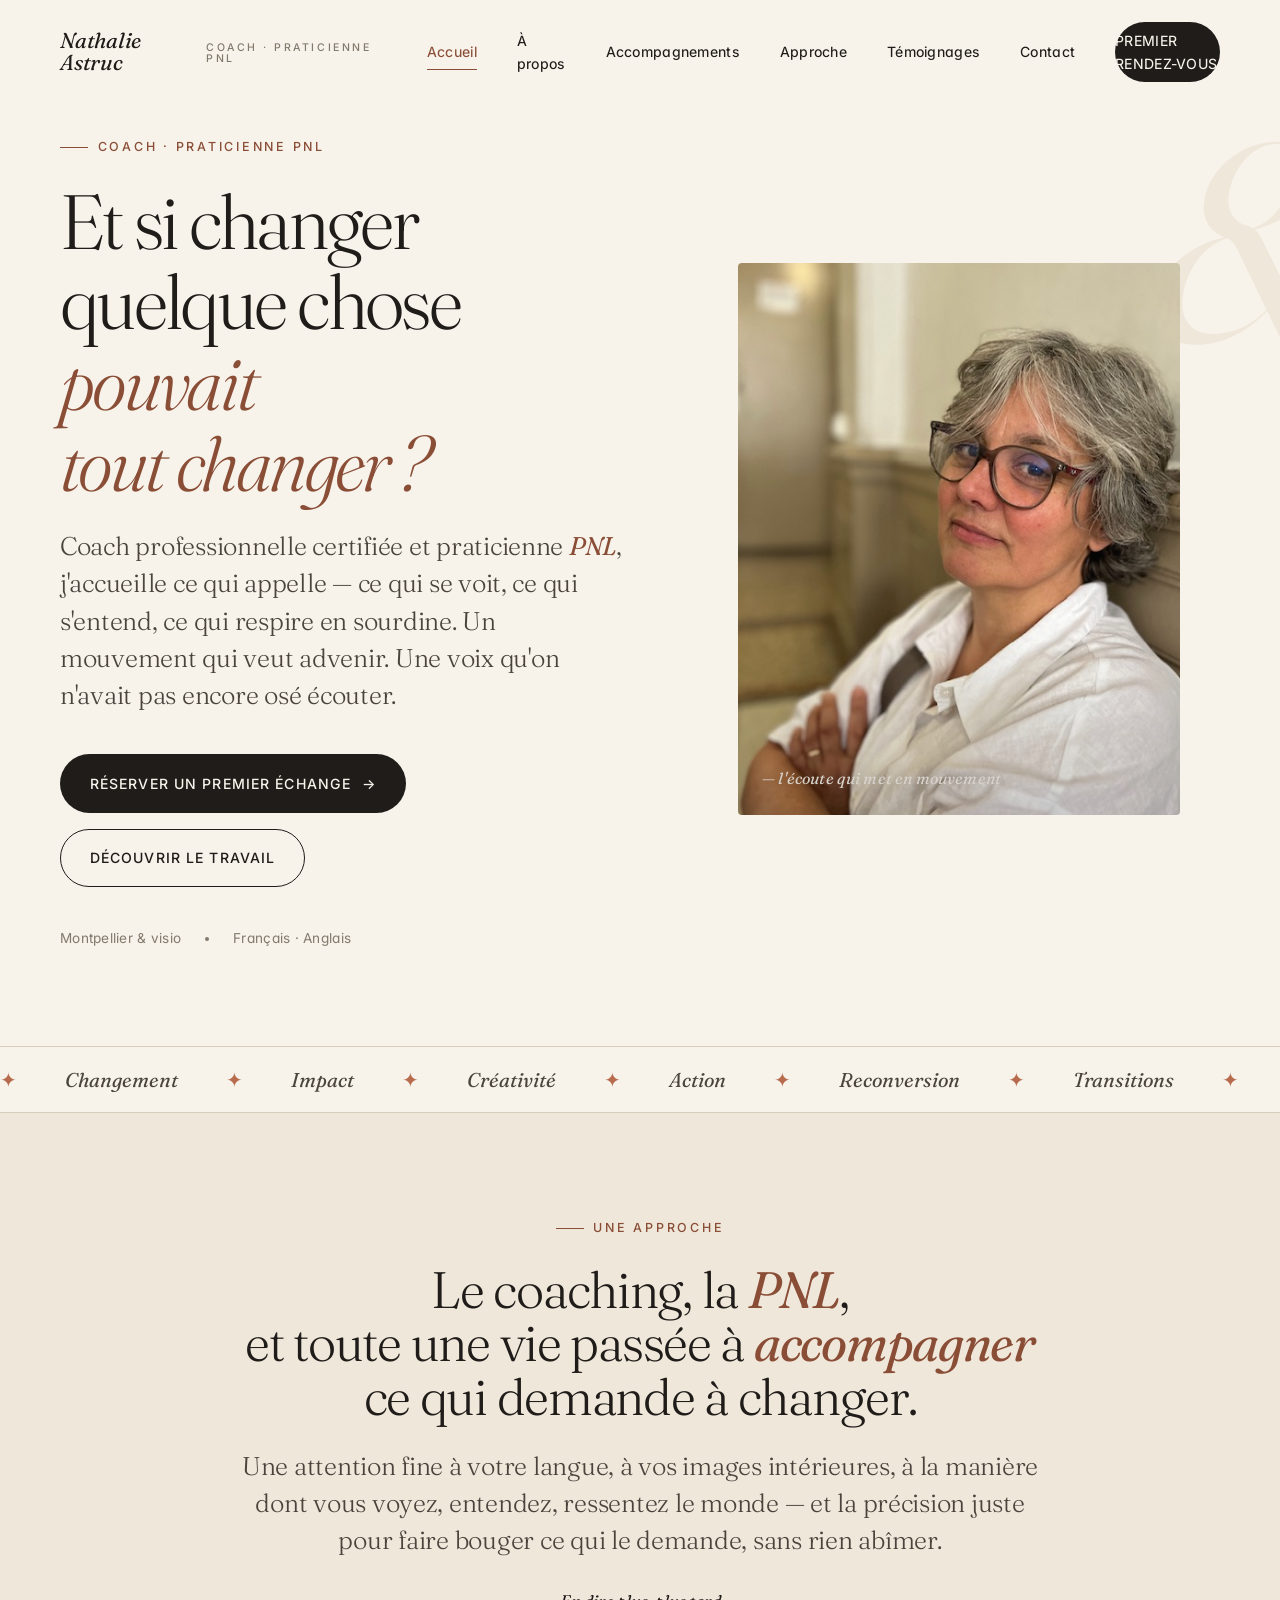
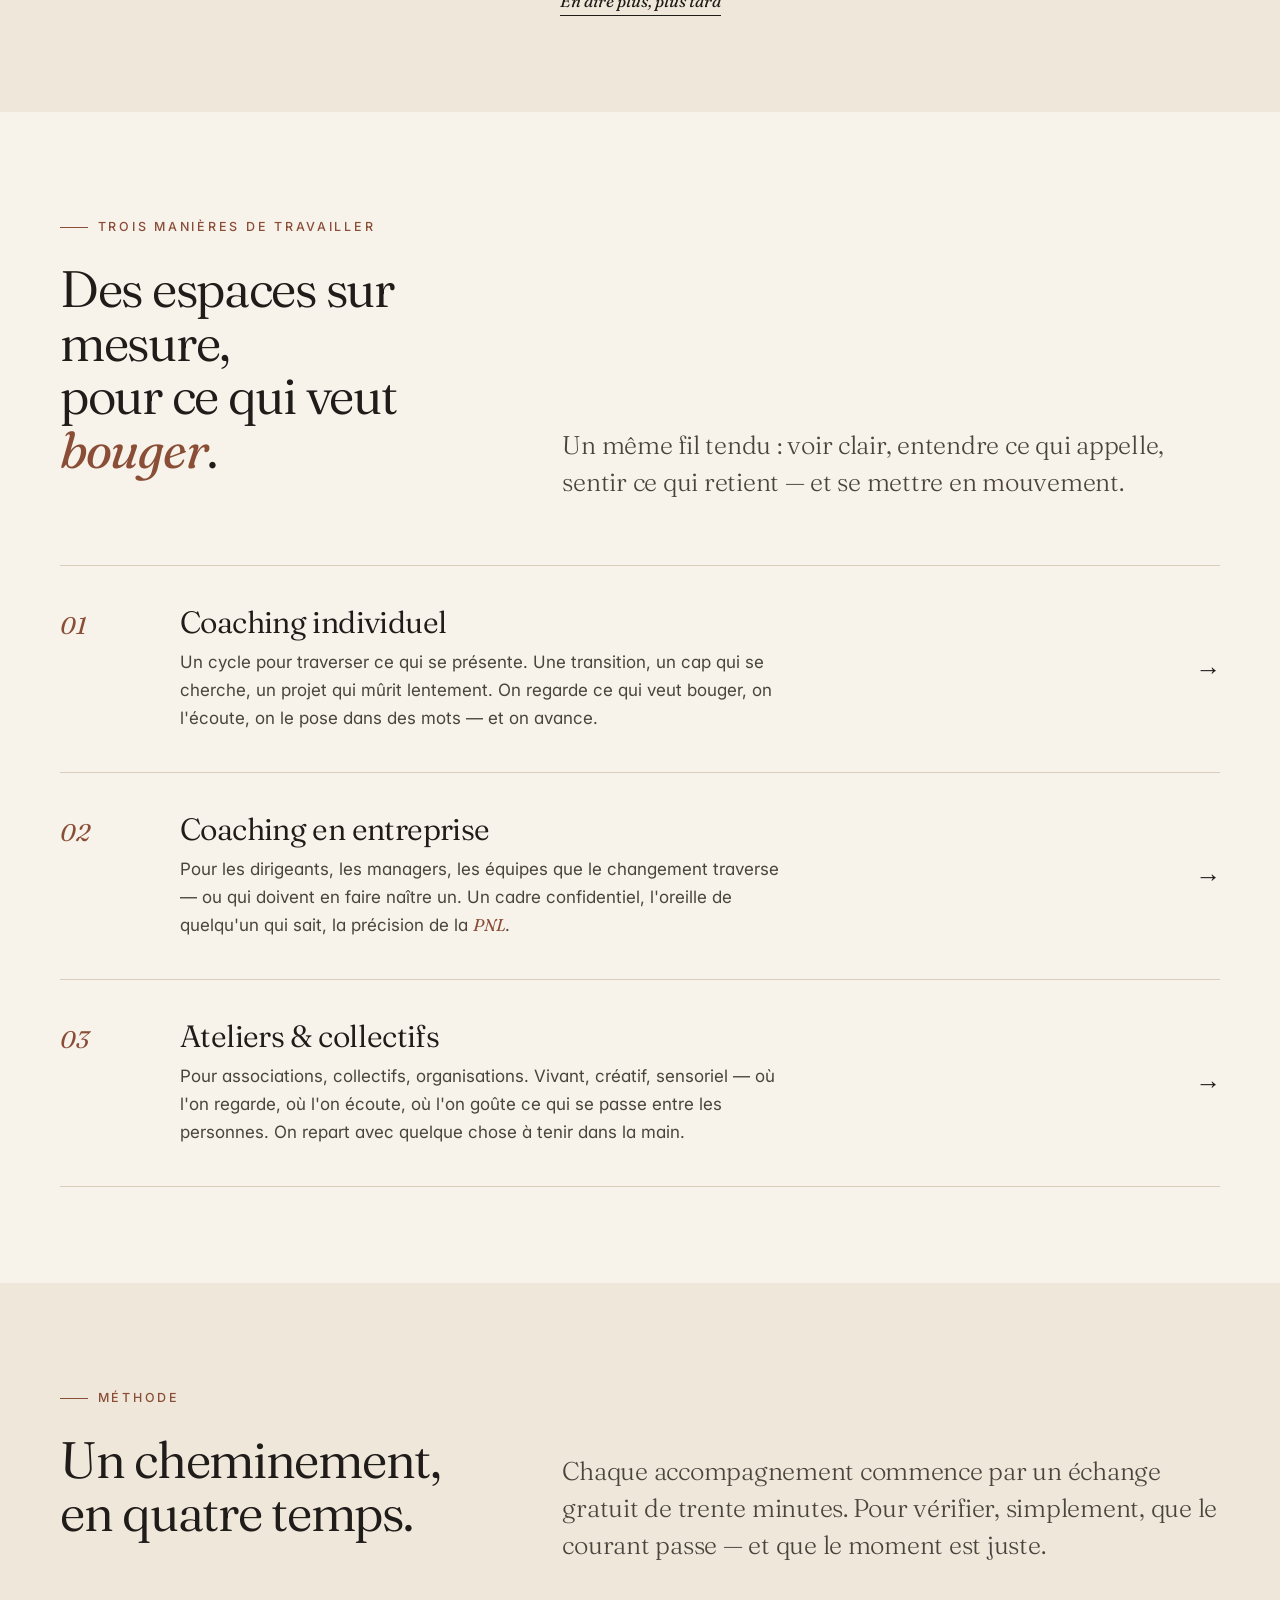
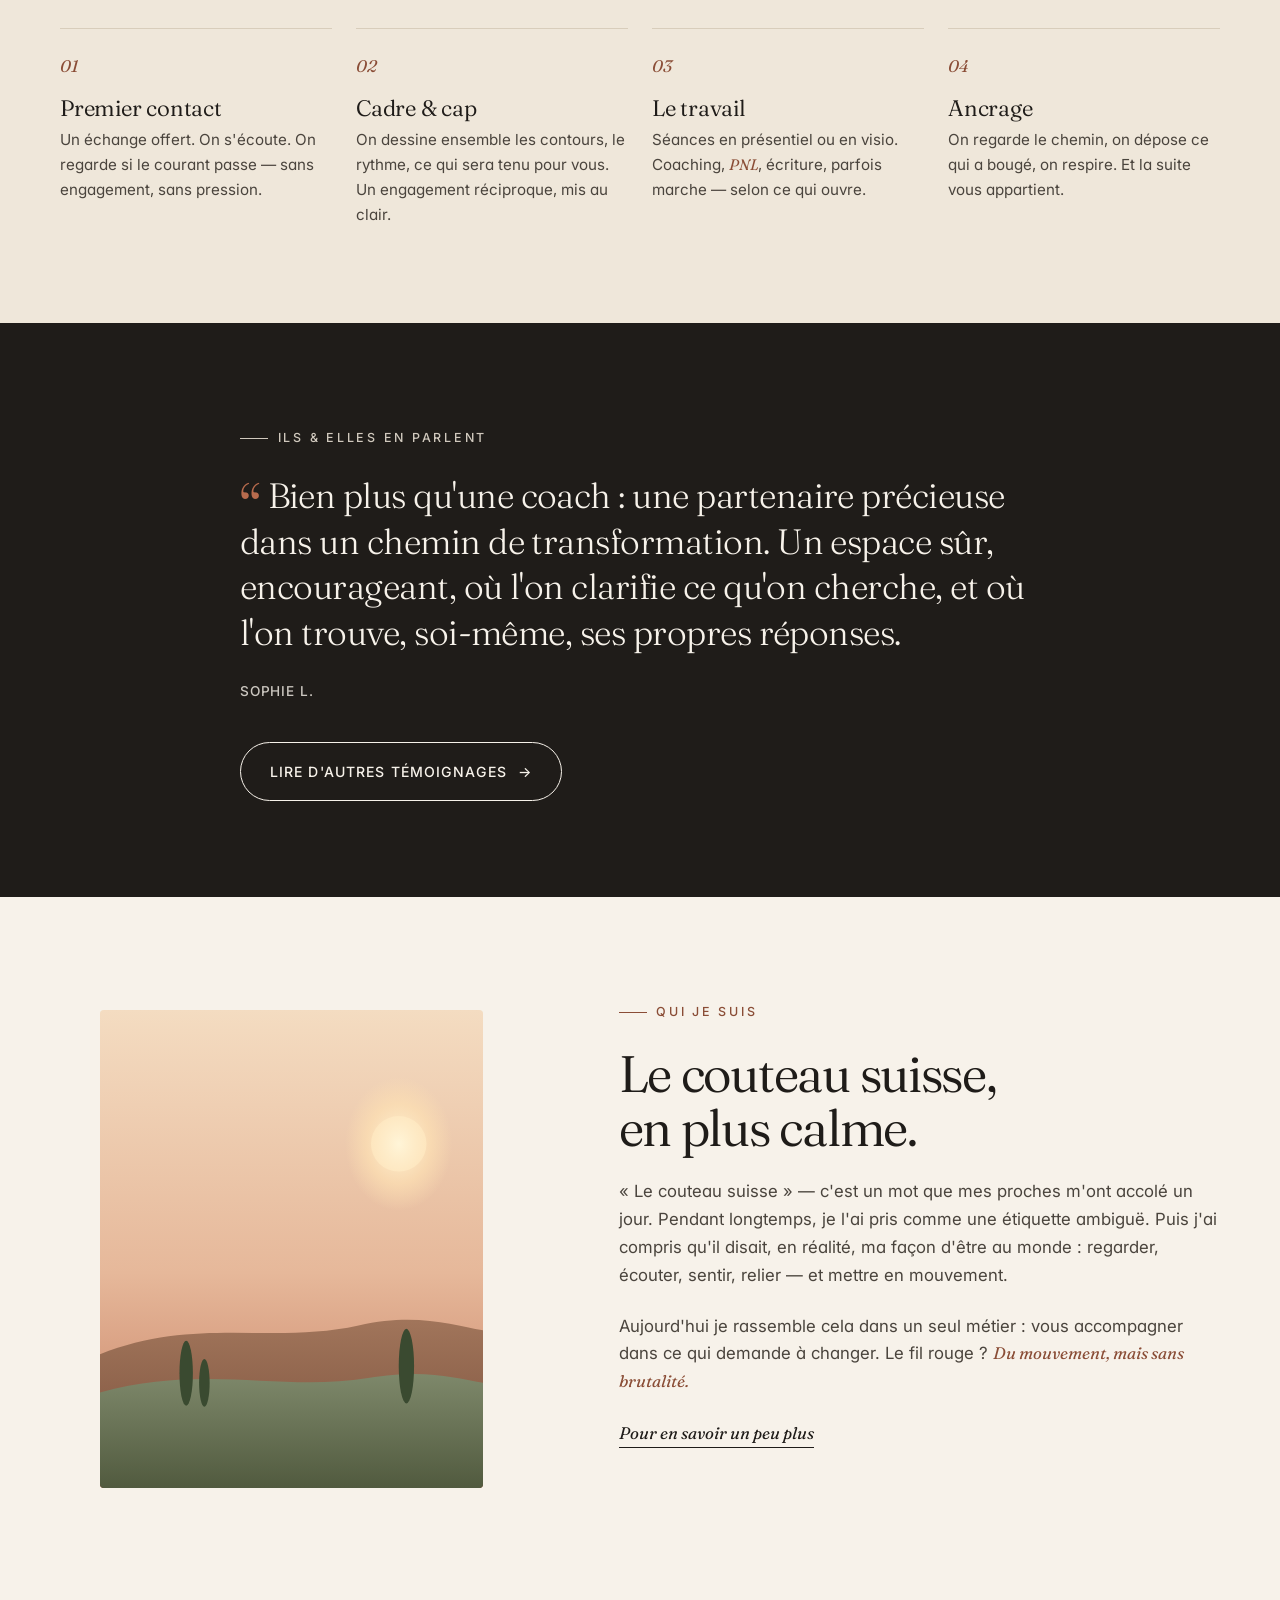
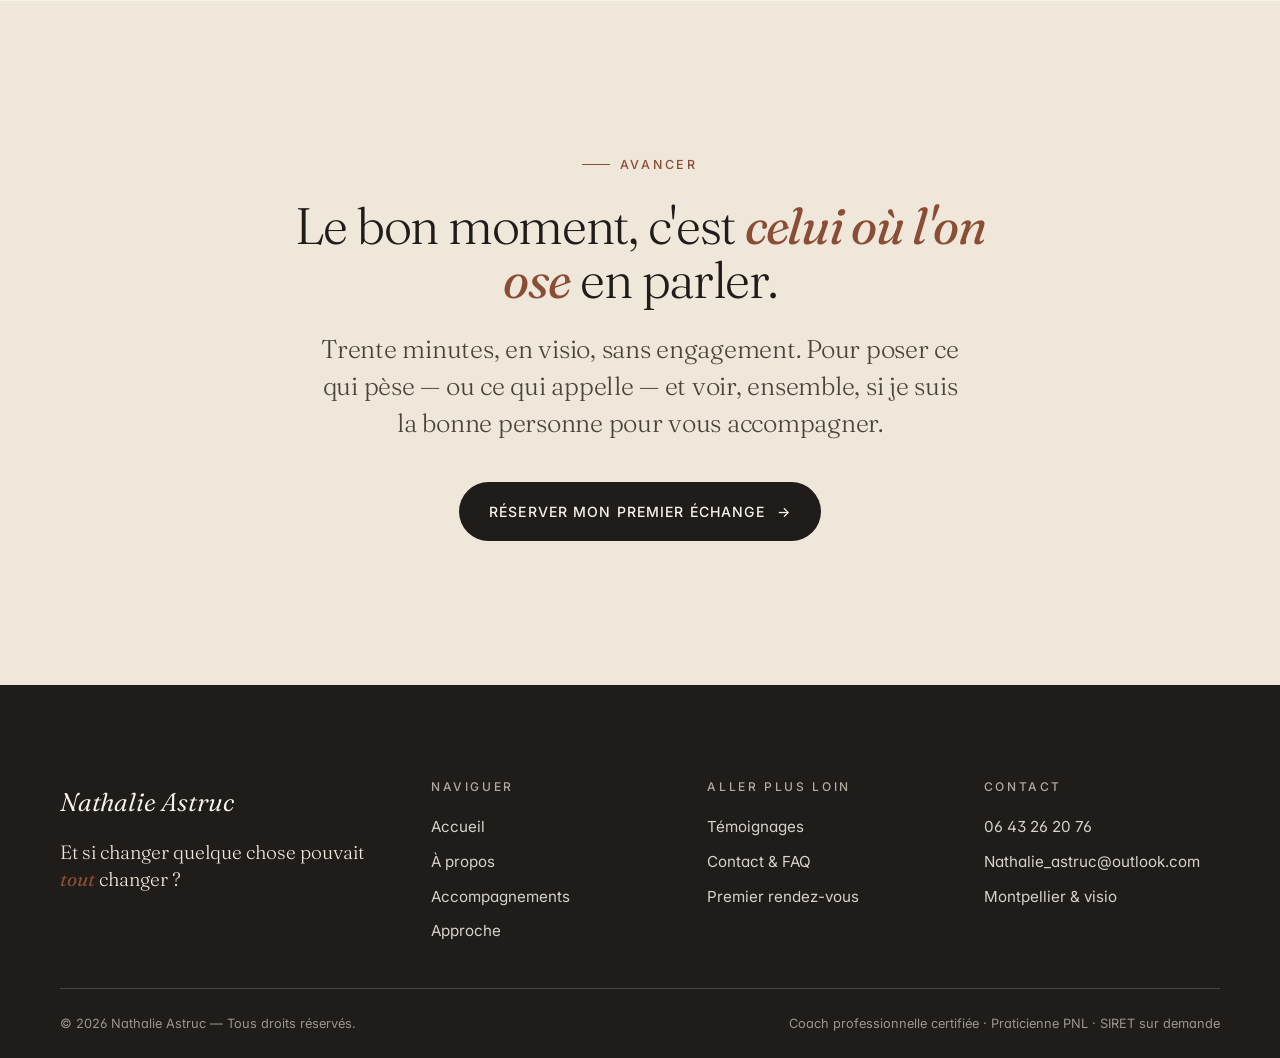
==== index.html @ 204b8f8d "Replace portrait SVG with portrait.jpeg Swap the illustrated SVG portrait for the real photo in the " ====
<!doctype html>
<html lang="fr">
<head>
<meta charset="utf-8"/>
<meta name="viewport" content="width=device-width, initial-scale=1"/>
<title>Nathalie Astruc — Coach professionnelle certifiée & praticienne PNL · Montpellier</title>
<meta name="description" content="Accompagnement du changement, coaching individuel et en entreprise, ateliers QVT-RSE. Avec Nathalie Astruc, coach professionnelle certifiée et praticienne PNL à Montpellier et en visio."/>
<meta name="theme-color" content="#f7f2ea"/>
<link rel="icon" href="assets/favicon.svg" type="image/svg+xml"/>
<link rel="preconnect" href="https://fonts.googleapis.com"/>
<link rel="preconnect" href="https://fonts.gstatic.com" crossorigin/>
<link href="https://fonts.googleapis.com/css2?family=Fraunces:ital,opsz,wght@0,9..144,300;0,9..144,350;0,9..144,400;0,9..144,500;1,9..144,300;1,9..144,400&family=Inter:wght@400;450;500&display=swap" rel="stylesheet"/>
<link rel="stylesheet" href="styles/main.css"/>
<meta property="og:title" content="Nathalie Astruc — Coach professionnelle certifiée & praticienne PNL"/>
<meta property="og:description" content="Et si changer quelque chose pouvait tout changer ? Accompagnement du changement à Montpellier et en visio."/>
<meta property="og:type" content="website"/>
<meta property="og:locale" content="fr_FR"/>
</head>
<body>

<header class="site-header" id="siteHeader">
  <div class="container nav-inner">
    <a class="brand" href="index.html" aria-label="Nathalie Astruc — accueil">
      <span class="b-name">Nathalie Astruc</span>
      <span class="b-role">Coach &middot; Praticienne PNL</span>
    </a>
    <button class="nav-toggle" aria-expanded="false" aria-controls="primaryNav" aria-label="Ouvrir le menu">
      <span></span><span></span><span></span>
    </button>
    <nav class="nav" id="primaryNav" aria-label="Principale">
      <a href="index.html" aria-current="page">Accueil</a>
      <a href="a-propos.html">À propos</a>
      <a href="services.html">Accompagnements</a>
      <a href="approche.html">Approche</a>
      <a href="temoignages.html">Témoignages</a>
      <a href="contact.html">Contact</a>
      <a class="nav-cta" href="https://calendly.com/nathalie_astruc" target="_blank" rel="noopener">Premier rendez-vous</a>
    </nav>
  </div>
</header>

<main>

  <!-- HERO -->
  <section class="hero">
    <span class="mark tr" aria-hidden="true">&amp;</span>
    <div class="container">
      <div class="hero-grid">
        <div class="hero-text reveal">
          <span class="eyebrow">Coach &middot; Praticienne PNL</span>
          <h1>Et si changer<br/>quelque chose<br/><span class="accent">pouvait tout&nbsp;changer&nbsp;?</span></h1>
          <p class="lede">Coach professionnelle certifiée et praticienne <em>PNL</em>, j'accueille ce qui appelle&nbsp;— ce qui se voit, ce qui s'entend, ce qui respire en sourdine. Un mouvement qui veut advenir. Une voix qu'on n'avait pas encore osé écouter.</p>

          <div class="hero-cta">
            <a class="btn btn-primary" href="https://calendly.com/nathalie_astruc" target="_blank" rel="noopener">
              Réserver un premier échange <span class="arrow">→</span>
            </a>
            <a class="btn btn-ghost" href="services.html">Découvrir le travail</a>
          </div>

          <div class="hero-meta">
            <span>Montpellier &amp; visio</span>
            <span class="dot" aria-hidden="true"></span>
            <span>Français &middot; Anglais</span>
          </div>
        </div>

        <figure class="hero-portrait reveal">
          <img src="assets/portrait.jpeg" alt="Portrait éditorial de Nathalie Astruc"/>
          <figcaption class="hero-tag">— l'écoute qui met en mouvement</figcaption>
        </figure>
      </div>
    </div>
  </section>

  <!-- MARQUEE -->
  <div class="marquee" aria-hidden="true">
    <div class="marquee-track">
      <span>Changement</span><span>Impact</span><span>Créativité</span><span>Action</span>
      <span>Reconversion</span><span>Transitions</span><span>QVT &middot; RSE</span><span>Leadership</span>
      <span>Changement</span><span>Impact</span><span>Créativité</span><span>Action</span>
      <span>Reconversion</span><span>Transitions</span><span>QVT &middot; RSE</span><span>Leadership</span>
    </div>
  </div>

  <!-- INTRO -->
  <section class="alt">
    <div class="container container-narrow center reveal">
      <span class="eyebrow" style="justify-content:center">Une approche</span>
      <h2 style="font-weight:300">Le coaching, la <em>PNL</em>,<br/>et toute une vie passée à <em>accompagner</em><br/>ce qui demande à changer.</h2>
      <p class="lede">Une attention fine à votre langue, à vos images intérieures, à la manière dont vous voyez, entendez, ressentez le monde&nbsp;— et la précision juste pour faire bouger ce qui le demande, sans rien abîmer.</p>
      <a class="btn-link" href="a-propos.html">En dire plus, plus tard</a>
    </div>
  </section>

  <!-- SERVICES -->
  <section>
    <div class="container">
      <div class="section-head reveal">
        <div>
          <span class="eyebrow">Trois manières de travailler</span>
          <h2>Des espaces sur mesure,<br/>pour ce qui veut <em>bouger</em>.</h2>
        </div>
        <p class="lede">Un même fil tendu&nbsp;: voir clair, entendre ce qui appelle, sentir ce qui retient — et se mettre en mouvement.</p>
      </div>

      <div class="reveal">
        <a href="services.html#individuel" class="service-card">
          <span class="service-num">01</span>
          <div class="service-body">
            <h3>Coaching individuel</h3>
            <p>Un cycle pour traverser ce qui se présente. Une transition, un cap qui se cherche, un projet qui mûrit lentement. On regarde ce qui veut bouger, on l'écoute, on le pose dans des mots&nbsp;— et on avance.</p>
          </div>
          <span class="service-arrow">→</span>
        </a>

        <a href="services.html#entreprise" class="service-card">
          <span class="service-num">02</span>
          <div class="service-body">
            <h3>Coaching en entreprise</h3>
            <p>Pour les dirigeants, les managers, les équipes que le changement traverse — ou qui doivent en faire naître un. Un cadre confidentiel, l'oreille de quelqu'un qui sait, la précision de la <em>PNL</em>.</p>
          </div>
          <span class="service-arrow">→</span>
        </a>

        <a href="services.html#ateliers" class="service-card">
          <span class="service-num">03</span>
          <div class="service-body">
            <h3>Ateliers &amp; collectifs</h3>
            <p>Pour associations, collectifs, organisations. Vivant, créatif, sensoriel — où l'on regarde, où l'on écoute, où l'on goûte ce qui se passe entre les personnes. On repart avec quelque chose à tenir dans la main.</p>
          </div>
          <span class="service-arrow">→</span>
        </a>
      </div>
    </div>
  </section>

  <!-- PROCESS -->
  <section class="alt">
    <div class="container">
      <div class="section-head reveal">
        <div>
          <span class="eyebrow">Méthode</span>
          <h2>Un cheminement,<br/>en quatre temps.</h2>
        </div>
        <p class="lede">Chaque accompagnement commence par un échange gratuit de trente minutes. Pour vérifier, simplement, que le courant passe — et que le moment est juste.</p>
      </div>

      <div class="process reveal">
        <div class="process-step">
          <h4>Premier contact</h4>
          <p>Un échange offert. On s'écoute. On regarde si le courant passe — sans engagement, sans pression.</p>
        </div>
        <div class="process-step">
          <h4>Cadre &amp; cap</h4>
          <p>On dessine ensemble les contours, le rythme, ce qui sera tenu pour vous. Un engagement réciproque, mis au clair.</p>
        </div>
        <div class="process-step">
          <h4>Le travail</h4>
          <p>Séances en présentiel ou en visio. Coaching, <em>PNL</em>, écriture, parfois marche — selon ce qui ouvre.</p>
        </div>
        <div class="process-step">
          <h4>Ancrage</h4>
          <p>On regarde le chemin, on dépose ce qui a bougé, on respire. Et la suite vous appartient.</p>
        </div>
      </div>
    </div>
  </section>

  <!-- TESTIMONIAL FEATURED -->
  <section class="dark">
    <div class="container container-narrow reveal">
      <span class="eyebrow">Ils &amp; elles en parlent</span>
      <p class="testimonial-quote" style="color:#f7f2ea">Bien plus qu'une coach&nbsp;: une partenaire précieuse dans un chemin de transformation. Un espace sûr, encourageant, où l'on clarifie ce qu'on cherche, et où l'on trouve, soi-même, ses propres réponses.</p>
      <p class="testimonial-author"><strong style="color:#f7f2ea">Sophie&nbsp;L.</strong></p>
      <div style="margin-top:2.5rem">
        <a class="btn btn-ghost" href="temoignages.html">Lire d'autres témoignages <span class="arrow">→</span></a>
      </div>
    </div>
  </section>

  <!-- BIO TEASER -->
  <section>
    <div class="container">
      <div class="bio reveal">
        <figure class="bio-portrait">
          <img src="assets/scene.svg" alt="Paysage du sud — illustration éditoriale"/>
        </figure>
        <div class="bio-text">
          <span class="eyebrow">Qui je suis</span>
          <h2>Le couteau suisse,<br/>en plus calme.</h2>
          <p>«&nbsp;Le couteau suisse&nbsp;» — c'est un mot que mes proches m'ont accolé un jour. Pendant longtemps, je l'ai pris comme une étiquette ambiguë. Puis j'ai compris qu'il disait, en réalité, ma façon d'être au monde&nbsp;: regarder, écouter, sentir, relier&nbsp;— et mettre en mouvement.</p>
          <p>Aujourd'hui je rassemble cela dans un seul métier&nbsp;: vous accompagner dans ce qui demande à changer. Le fil rouge&nbsp;? <em>Du mouvement, mais sans brutalité.</em></p>
          <a class="btn-link" href="a-propos.html">Pour en savoir un peu plus</a>
        </div>
      </div>
    </div>
  </section>

  <!-- CTA -->
  <section class="cta-band alt">
    <div class="container container-narrow reveal">
      <span class="eyebrow" style="justify-content:center">Avancer</span>
      <h2>Le bon moment, c'est <em>celui où l'on ose</em> en parler.</h2>
      <p class="lede">Trente minutes, en visio, sans engagement. Pour poser ce qui pèse — ou ce qui appelle — et voir, ensemble, si je suis la bonne personne pour vous accompagner.</p>
      <a class="btn btn-primary" href="https://calendly.com/nathalie_astruc" target="_blank" rel="noopener">
        Réserver mon premier échange <span class="arrow">→</span>
      </a>
    </div>
  </section>

</main>

<footer class="site-footer">
  <div class="container">
    <div class="footer-top">
      <div>
        <p class="footer-brand">Nathalie Astruc</p>
        <p class="footer-tagline">Et si changer quelque chose pouvait <em>tout</em> changer&nbsp;?</p>
      </div>
      <div>
        <h4>Naviguer</h4>
        <a href="index.html">Accueil</a>
        <a href="a-propos.html">À propos</a>
        <a href="services.html">Accompagnements</a>
        <a href="approche.html">Approche</a>
      </div>
      <div>
        <h4>Aller plus loin</h4>
        <a href="temoignages.html">Témoignages</a>
        <a href="contact.html">Contact &amp; FAQ</a>
        <a href="https://calendly.com/nathalie_astruc" target="_blank" rel="noopener">Premier rendez-vous</a>
      </div>
      <div>
        <h4>Contact</h4>
        <a href="tel:+33643262076">06&nbsp;43&nbsp;26&nbsp;20&nbsp;76</a>
        <a href="mailto:Nathalie_astruc@outlook.com">Nathalie_astruc@outlook.com</a>
        <a href="#">Montpellier &amp; visio</a>
      </div>
    </div>
    <div class="footer-bottom">
      <span>© <span id="year">2026</span> Nathalie Astruc — Tous droits réservés.</span>
      <span>Coach professionnelle certifiée &middot; Praticienne PNL &middot; SIRET sur demande</span>
    </div>
  </div>
</footer>

<script src="scripts/main.js" defer></script>
</body>
</html>
---- styles/main.css ----
/* ==========================================================================
   Nathalie Astruc — Coach Professionnelle Certifiée & Praticienne PNL
   Design system : éditorial, terreux, généreux, haut de gamme.
   ========================================================================== */

/* --------------------------------------------------------------------------
   1. Tokens
   -------------------------------------------------------------------------- */
:root {
  /* Palette */
  --c-paper: #f7f2ea;
  --c-paper-2: #efe7da;
  --c-ink: #1f1c19;
  --c-ink-soft: #4a443d;
  --c-muted: #837a6e;
  --c-line: #d8cdbb;
  --c-terracotta: #b86b4d;
  --c-terracotta-deep: #8a4d36;
  --c-sage: #7d8a6c;
  --c-gold: #b08a4f;

  /* Typo */
  --f-serif: 'Fraunces', 'Cormorant Garamond', 'Playfair Display', Georgia, serif;
  --f-sans: 'Inter', -apple-system, BlinkMacSystemFont, 'Helvetica Neue', Arial, sans-serif;

  /* Espace */
  --space-1: 0.5rem;
  --space-2: 1rem;
  --space-3: 1.5rem;
  --space-4: 2.5rem;
  --space-5: 4rem;
  --space-6: 6rem;
  --space-7: 9rem;

  --radius: 2px;
  --radius-lg: 6px;

  --t-fast: 220ms cubic-bezier(.2,.7,.3,1);
  --t-med: 480ms cubic-bezier(.2,.7,.3,1);
  --t-slow: 900ms cubic-bezier(.2,.7,.3,1);

  --container: 1240px;
  --container-narrow: 880px;
}

/* --------------------------------------------------------------------------
   2. Reset & base
   -------------------------------------------------------------------------- */
*, *::before, *::after { box-sizing: border-box; }
html { -webkit-text-size-adjust: 100%; scroll-behavior: smooth; }
body {
  margin: 0;
  background: var(--c-paper);
  color: var(--c-ink);
  font-family: var(--f-sans);
  font-size: 17px;
  line-height: 1.65;
  font-weight: 400;
  font-feature-settings: 'ss01', 'cv11';
  -webkit-font-smoothing: antialiased;
  text-rendering: optimizeLegibility;
}
img, svg { display: block; max-width: 100%; height: auto; }
a { color: inherit; text-decoration: none; }
button { font: inherit; cursor: pointer; border: none; background: none; color: inherit; }
::selection { background: var(--c-terracotta); color: var(--c-paper); }

/* --------------------------------------------------------------------------
   3. Typographie
   -------------------------------------------------------------------------- */
h1, h2, h3, h4, h5 {
  font-family: var(--f-serif);
  font-weight: 350;
  letter-spacing: -0.02em;
  line-height: 1.05;
  margin: 0 0 var(--space-3);
  color: var(--c-ink);
}
h1 {
  font-size: clamp(2.6rem, 6vw, 5.4rem);
  font-weight: 300;
  letter-spacing: -0.035em;
}
h2 {
  font-size: clamp(2rem, 4vw, 3.4rem);
  letter-spacing: -0.025em;
}
h3 { font-size: clamp(1.4rem, 2.4vw, 2rem); }
h4 { font-size: 1.15rem; font-family: var(--f-sans); font-weight: 500; letter-spacing: 0.02em; text-transform: uppercase; }

p { margin: 0 0 1.1em; }
.lede {
  font-family: var(--f-serif);
  font-weight: 300;
  font-size: clamp(1.25rem, 2vw, 1.65rem);
  line-height: 1.45;
  color: var(--c-ink-soft);
  letter-spacing: -0.01em;
}

.eyebrow {
  display: inline-flex;
  align-items: center;
  gap: 0.6rem;
  font-family: var(--f-sans);
  font-size: 0.78rem;
  font-weight: 500;
  letter-spacing: 0.22em;
  text-transform: uppercase;
  color: var(--c-terracotta-deep);
  margin-bottom: var(--space-3);
}
.eyebrow::before {
  content: "";
  width: 28px;
  height: 1px;
  background: currentColor;
  display: inline-block;
}

em, .italic {
  font-style: italic;
  font-family: var(--f-serif);
  color: var(--c-terracotta-deep);
  font-weight: 400;
}

/* --------------------------------------------------------------------------
   4. Layout
   -------------------------------------------------------------------------- */
.container {
  width: 100%;
  max-width: var(--container);
  margin: 0 auto;
  padding: 0 var(--space-4);
}
.container-narrow { max-width: var(--container-narrow); }

section { padding: var(--space-6) 0; }
section.tight { padding: var(--space-5) 0; }

.row {
  display: grid;
  gap: var(--space-5);
}
.row-2 { grid-template-columns: repeat(2, 1fr); }
.row-3 { grid-template-columns: repeat(3, 1fr); }
@media (max-width: 880px) {
  .row-2, .row-3 { grid-template-columns: 1fr; }
  section { padding: var(--space-5) 0; }
}

.divider {
  height: 1px;
  background: var(--c-line);
  border: 0;
  margin: 0;
}

/* --------------------------------------------------------------------------
   5. Boutons
   -------------------------------------------------------------------------- */
.btn {
  display: inline-flex;
  align-items: center;
  gap: 0.7rem;
  padding: 1.05rem 1.8rem;
  font-family: var(--f-sans);
  font-size: 0.88rem;
  font-weight: 500;
  letter-spacing: 0.08em;
  text-transform: uppercase;
  border-radius: 999px;
  transition: transform var(--t-fast), background var(--t-fast), color var(--t-fast), box-shadow var(--t-fast);
  cursor: pointer;
  border: 1px solid transparent;
}
.btn .arrow {
  display: inline-block;
  transition: transform var(--t-fast);
}
.btn:hover .arrow { transform: translateX(4px); }

.btn-primary {
  background: var(--c-ink);
  color: var(--c-paper);
}
.btn-primary:hover {
  background: var(--c-terracotta-deep);
  transform: translateY(-1px);
}

.btn-ghost {
  border-color: var(--c-ink);
  color: var(--c-ink);
  background: transparent;
}
.btn-ghost:hover {
  background: var(--c-ink);
  color: var(--c-paper);
}

.btn-link {
  padding: 0;
  border-radius: 0;
  background: transparent;
  border-bottom: 1px solid var(--c-ink);
  padding-bottom: 4px;
  text-transform: none;
  letter-spacing: 0;
  font-family: var(--f-serif);
  font-style: italic;
  font-size: 1.05rem;
  font-weight: 400;
}
.btn-link:hover { color: var(--c-terracotta-deep); border-color: var(--c-terracotta-deep); }

/* --------------------------------------------------------------------------
   6. Header / Nav
   -------------------------------------------------------------------------- */
.site-header {
  position: fixed;
  top: 0; left: 0; right: 0;
  z-index: 100;
  padding: 1.4rem 0;
  background: transparent;
  transition: background var(--t-fast), padding var(--t-fast), box-shadow var(--t-fast);
}
.site-header.scrolled {
  background: rgba(247, 242, 234, 0.96);
  padding: 0.9rem 0;
  box-shadow: 0 1px 0 var(--c-line);
}
.nav-inner {
  display: flex;
  align-items: center;
  justify-content: space-between;
  gap: var(--space-4);
}
.brand {
  font-family: var(--f-serif);
  font-size: 1.35rem;
  font-weight: 400;
  letter-spacing: -0.01em;
  line-height: 1;
  display: flex;
  align-items: center;
  gap: 0.75rem;
}
.brand-mark {
  width: 44px;
  height: 44px;
  flex: none;
  display: block;
}
.brand-text {
  display: flex;
  flex-direction: column;
}
.brand .b-name { font-style: italic; }
.brand .b-role {
  font-family: var(--f-sans);
  font-size: 0.66rem;
  font-weight: 500;
  letter-spacing: 0.24em;
  text-transform: uppercase;
  color: var(--c-muted);
  margin-top: 4px;
}

.nav {
  display: flex;
  align-items: center;
  gap: var(--space-4);
}
.nav a {
  font-size: 0.88rem;
  font-weight: 450;
  letter-spacing: 0.02em;
  position: relative;
  padding: 0.4rem 0;
  transition: color var(--t-fast);
}
.nav a::after {
  content: "";
  position: absolute;
  left: 0; bottom: 0;
  height: 1px; width: 0;
  background: var(--c-terracotta-deep);
  transition: width var(--t-med);
}
.nav a:hover::after,
.nav a[aria-current="page"]::after { width: 100%; }
.nav a[aria-current="page"] { color: var(--c-terracotta-deep); }

.nav-cta {
  padding: 0.7rem 1.2rem;
  font-size: 0.78rem;
  font-weight: 500;
  letter-spacing: 0.12em;
  text-transform: uppercase;
  border-radius: 999px;
  background: var(--c-ink);
  color: var(--c-paper) !important;
  transition: background var(--t-fast);
}
.nav-cta:hover { background: var(--c-terracotta-deep); }
.nav-cta::after { display: none; }

.nav-toggle { display: none; width: 36px; height: 36px; }
.nav-toggle span {
  display: block; width: 22px; height: 1px; background: var(--c-ink);
  margin: 6px auto;
  transition: transform var(--t-fast);
}

@media (max-width: 880px) {
  .nav-toggle { display: block; }
  .nav {
    position: fixed;
    inset: 0;
    background: var(--c-paper);
    flex-direction: column;
    justify-content: center;
    align-items: center;
    gap: var(--space-3);
    transform: translateY(-100%);
    transition: transform var(--t-med);
  }
  .nav.is-open { transform: translateY(0); }
  .nav a { font-size: 1.6rem; font-family: var(--f-serif); font-weight: 350; }
  .nav-cta { font-family: var(--f-sans); font-size: 0.85rem; padding: 0.9rem 1.6rem; }
}

/* --------------------------------------------------------------------------
   7. Hero
   -------------------------------------------------------------------------- */
.hero {
  position: relative;
  min-height: 100vh;
  padding-top: 8rem;
  padding-bottom: var(--space-6);
  display: flex;
  align-items: center;
  overflow: hidden;
}
.hero-grid {
  display: grid;
  grid-template-columns: 1.1fr 1fr;
  gap: var(--space-5);
  align-items: center;
  width: 100%;
}
.hero-text { max-width: 36rem; }
.hero h1 {
  margin-bottom: var(--space-3);
}
.hero h1 .accent {
  font-style: italic;
  color: var(--c-terracotta-deep);
}
.hero-meta {
  display: flex;
  flex-wrap: wrap;
  gap: var(--space-3);
  align-items: center;
  margin-top: var(--space-4);
  color: var(--c-muted);
  font-size: 0.85rem;
  letter-spacing: 0.02em;
}
.hero-meta .dot {
  width: 4px; height: 4px; background: var(--c-muted); border-radius: 50%;
}

.hero-cta {
  display: flex;
  flex-wrap: wrap;
  gap: var(--space-2);
  margin-top: var(--space-4);
}

.hero-portrait {
  position: relative;
  aspect-ratio: 4/5;
  background: var(--c-paper-2);
  border-radius: 4px;
  overflow: hidden;
}
.hero-portrait img {
  width: 100%; height: 100%; object-fit: cover;
  filter: saturate(0.92) contrast(0.98);
}
.hero-portrait::after {
  content: "";
  position: absolute; inset: 0;
  background: linear-gradient(180deg, transparent 65%, rgba(31,28,25,0.18));
  pointer-events: none;
}
.hero-tag {
  position: absolute;
  bottom: var(--space-3);
  left: var(--space-3);
  font-family: var(--f-serif);
  font-style: italic;
  font-size: 1rem;
  color: var(--c-paper);
  letter-spacing: 0.01em;
  text-shadow: 0 2px 18px rgba(0,0,0,0.4);
}

@media (max-width: 880px) {
  .hero { min-height: auto; padding-top: 7rem; }
  .hero-grid { grid-template-columns: 1fr; }
  .hero-portrait { order: -1; aspect-ratio: 3/4; max-height: 60vh; }
}

/* Floating mark */
.mark {
  position: absolute;
  font-family: var(--f-serif);
  font-style: italic;
  font-size: clamp(8rem, 22vw, 18rem);
  line-height: 0.8;
  color: var(--c-paper-2);
  z-index: 0;
  pointer-events: none;
  user-select: none;
}
.mark.tr { top: 8rem; right: -4rem; }
.mark.bl { bottom: -3rem; left: -4rem; }

/* --------------------------------------------------------------------------
   8. Sections génériques
   -------------------------------------------------------------------------- */
.section-head {
  display: grid;
  grid-template-columns: 1fr 1.5fr;
  gap: var(--space-5);
  margin-bottom: var(--space-5);
  align-items: end;
}
.section-head .lede { margin: 0; }
@media (max-width: 880px) {
  .section-head { grid-template-columns: 1fr; gap: var(--space-2); margin-bottom: var(--space-4); }
}

.alt {
  background: var(--c-paper-2);
}
.dark {
  background: var(--c-ink);
  color: var(--c-paper);
}
.dark h1, .dark h2, .dark h3 { color: var(--c-paper); }
.dark .eyebrow { color: var(--c-paper-2); opacity: 0.85; }
.dark p, .dark .lede { color: var(--c-paper); }
.dark .lede { opacity: 0.92; }
.dark .testimonial-quote { color: var(--c-paper); }
.dark .testimonial-author { color: var(--c-paper-2); opacity: 0.8; }
.dark .testimonial-author strong { color: var(--c-paper); }
.dark em, .dark .italic { color: #e9b89c; }
.dark .btn-ghost { border-color: var(--c-paper); color: var(--c-paper); }
.dark .btn-ghost:hover { background: var(--c-paper); color: var(--c-ink); }

/* --------------------------------------------------------------------------
   9. Cartes services
   -------------------------------------------------------------------------- */
.service-card {
  border-top: 1px solid var(--c-line);
  padding: var(--space-4) 0;
  display: grid;
  grid-template-columns: 80px 1fr auto;
  gap: var(--space-4);
  align-items: start;
  transition: padding var(--t-fast);
}
.service-card:last-child { border-bottom: 1px solid var(--c-line); }
.service-card:hover { padding-left: var(--space-2); }
.service-num {
  font-family: var(--f-serif);
  font-style: italic;
  font-size: 1.5rem;
  color: var(--c-terracotta-deep);
}
.service-body h3 { margin-bottom: 0.6rem; }
.service-body p { color: var(--c-ink-soft); margin-bottom: 0; max-width: 38rem; }
.service-body ul {
  list-style: none;
  padding: 0; margin: var(--space-2) 0 0;
  display: flex; flex-wrap: wrap; gap: 0.5rem 1rem;
  font-size: 0.85rem; color: var(--c-muted);
}
.service-body ul li::before {
  content: "✦  ";
  color: var(--c-terracotta);
  font-size: 0.7em;
  vertical-align: 1px;
}
.service-arrow {
  font-size: 1.6rem;
  font-family: var(--f-serif);
  font-style: italic;
  color: var(--c-ink);
  align-self: center;
}

@media (max-width: 700px) {
  .service-card {
    grid-template-columns: 50px 1fr;
    gap: var(--space-2);
  }
  .service-arrow { display: none; }
}

/* --------------------------------------------------------------------------
   10. Approche / Process
   -------------------------------------------------------------------------- */
.process {
  display: grid;
  grid-template-columns: repeat(4, 1fr);
  gap: var(--space-3);
  counter-reset: step;
}
.process-step {
  border-top: 1px solid var(--c-line);
  padding-top: var(--space-3);
  position: relative;
}
.process-step::before {
  counter-increment: step;
  content: "0" counter(step);
  font-family: var(--f-serif);
  font-style: italic;
  font-size: 1.05rem;
  color: var(--c-terracotta-deep);
  display: block;
  margin-bottom: var(--space-2);
}
.process-step h4 {
  font-family: var(--f-serif);
  font-size: 1.4rem;
  text-transform: none;
  letter-spacing: -0.01em;
  font-weight: 350;
  margin-bottom: 0.4rem;
}
.process-step p {
  font-size: 0.95rem;
  color: var(--c-ink-soft);
  margin: 0;
}
@media (max-width: 880px) {
  .process { grid-template-columns: 1fr 1fr; }
}
@media (max-width: 560px) {
  .process { grid-template-columns: 1fr; }
}

/* --------------------------------------------------------------------------
   11. Témoignages
   -------------------------------------------------------------------------- */
.testimonial {
  padding: var(--space-5) 0;
  border-top: 1px solid var(--c-line);
}
.testimonial:last-child { border-bottom: 1px solid var(--c-line); }
.testimonial-quote {
  font-family: var(--f-serif);
  font-weight: 300;
  font-size: clamp(1.5rem, 3vw, 2.2rem);
  line-height: 1.3;
  letter-spacing: -0.015em;
  color: var(--c-ink);
  margin: 0 0 var(--space-3);
  max-width: 50rem;
}
.testimonial-quote::before {
  content: "“";
  font-size: 2em;
  line-height: 0;
  vertical-align: -0.4em;
  color: var(--c-terracotta);
  margin-right: 0.1em;
}
.testimonial-author {
  font-family: var(--f-sans);
  font-size: 0.85rem;
  letter-spacing: 0.06em;
  text-transform: uppercase;
  color: var(--c-muted);
}
.testimonial-author strong { color: var(--c-ink); font-weight: 500; }

/* --------------------------------------------------------------------------
   12. À propos
   -------------------------------------------------------------------------- */
.bio {
  display: grid;
  grid-template-columns: 1fr 1.3fr;
  gap: var(--space-6);
  align-items: start;
}
.bio-portrait {
  position: sticky;
  top: 7rem;
  aspect-ratio: 4/5;
  background: var(--c-paper-2);
  border-radius: 4px;
  overflow: hidden;
}
.bio-portrait img { width: 100%; height: 100%; object-fit: cover; }
.bio-text p { margin-bottom: 1.4em; color: var(--c-ink-soft); font-size: 1.05rem; }
.bio-text p:first-of-type::first-letter {
  font-family: var(--f-serif);
  font-size: 4.2rem;
  float: left;
  line-height: 0.9;
  margin: 0.15em 0.15em 0 -0.05em;
  color: var(--c-terracotta-deep);
  font-weight: 400;
}
@media (max-width: 880px) {
  .bio { grid-template-columns: 1fr; gap: var(--space-4); }
  .bio-portrait { position: static; max-height: 60vh; }
}

.facts {
  display: grid;
  grid-template-columns: repeat(auto-fit, minmax(220px, 1fr));
  gap: var(--space-3);
  margin: var(--space-4) 0;
  border-top: 1px solid var(--c-line);
  border-bottom: 1px solid var(--c-line);
  padding: var(--space-3) 0;
}
.fact .num {
  font-family: var(--f-serif);
  font-size: 2.6rem;
  font-weight: 350;
  letter-spacing: -0.03em;
  color: var(--c-ink);
  display: block;
  line-height: 1;
}
.fact .lbl {
  font-size: 0.78rem;
  letter-spacing: 0.18em;
  text-transform: uppercase;
  color: var(--c-muted);
  margin-top: 0.5rem;
  display: block;
}
@media (max-width: 600px) {
  .facts { grid-template-columns: 1fr; }
}

/* --------------------------------------------------------------------------
   13. FAQ
   -------------------------------------------------------------------------- */
.faq-item {
  border-top: 1px solid var(--c-line);
}
.faq-item:last-child { border-bottom: 1px solid var(--c-line); }
.faq-q {
  width: 100%;
  text-align: left;
  padding: 1.6rem 0;
  display: flex;
  align-items: center;
  justify-content: space-between;
  gap: var(--space-3);
  font-family: var(--f-serif);
  font-size: clamp(1.15rem, 2vw, 1.4rem);
  font-weight: 350;
  letter-spacing: -0.01em;
  color: var(--c-ink);
}
.faq-q .plus {
  width: 22px; height: 22px;
  position: relative; flex: none;
  transition: transform var(--t-med);
}
.faq-q .plus::before, .faq-q .plus::after {
  content: ""; position: absolute; background: var(--c-ink);
}
.faq-q .plus::before { left: 0; right: 0; top: 50%; height: 1px; }
.faq-q .plus::after { top: 0; bottom: 0; left: 50%; width: 1px; transition: opacity var(--t-fast); }
.faq-item.open .faq-q .plus::after { opacity: 0; }
.faq-item.open .faq-q .plus { transform: rotate(180deg); }
.faq-a {
  max-height: 0;
  overflow: hidden;
  transition: max-height var(--t-med);
  color: var(--c-ink-soft);
  font-size: 1rem;
}
.faq-a > div { padding: 0 0 1.6rem; max-width: 50rem; }

/* --------------------------------------------------------------------------
   14. Contact / Footer
   -------------------------------------------------------------------------- */
.contact-grid {
  display: grid;
  grid-template-columns: 1fr 1.2fr;
  gap: var(--space-6);
  align-items: start;
}
@media (max-width: 880px) {
  .contact-grid { grid-template-columns: 1fr; gap: var(--space-4); }
}
.contact-info p { color: var(--c-ink-soft); }
.contact-list {
  list-style: none;
  padding: 0; margin: var(--space-3) 0 0;
}
.contact-list li {
  border-top: 1px solid var(--c-line);
  padding: 1rem 0;
  display: flex;
  justify-content: space-between;
  gap: var(--space-2);
}
.contact-list li:last-child { border-bottom: 1px solid var(--c-line); }
.contact-list .lbl { color: var(--c-muted); letter-spacing: 0.06em; text-transform: uppercase; font-size: 0.78rem; }
.contact-list a:hover { color: var(--c-terracotta-deep); }

.form-field {
  display: flex; flex-direction: column;
  margin-bottom: var(--space-3);
}
.form-field label {
  font-size: 0.78rem;
  letter-spacing: 0.18em;
  text-transform: uppercase;
  color: var(--c-muted);
  margin-bottom: 0.5rem;
}
.form-field input,
.form-field textarea,
.form-field select {
  border: none;
  border-bottom: 1px solid var(--c-line);
  background: transparent;
  padding: 0.7rem 0;
  font-family: var(--f-sans);
  font-size: 1rem;
  color: var(--c-ink);
  transition: border-color var(--t-fast);
}
.form-field input:focus,
.form-field textarea:focus,
.form-field select:focus {
  outline: none;
  border-color: var(--c-ink);
}
.form-field textarea { min-height: 110px; resize: vertical; }
.form-row { display: grid; grid-template-columns: 1fr 1fr; gap: var(--space-3); }
@media (max-width: 600px) { .form-row { grid-template-columns: 1fr; } }
.form-msg {
  margin-top: var(--space-2);
  font-size: 0.95rem;
  color: var(--c-sage);
  font-family: var(--f-serif);
  font-style: italic;
}

.site-footer {
  background: var(--c-ink);
  color: var(--c-paper);
  padding: var(--space-6) 0 var(--space-3);
}
.footer-top {
  display: grid;
  grid-template-columns: 1.4fr 1fr 1fr 1fr;
  gap: var(--space-4);
  padding-bottom: var(--space-4);
  border-bottom: 1px solid rgba(247,242,234,0.18);
}
.footer-top h4 {
  text-transform: uppercase;
  font-size: 0.75rem;
  letter-spacing: 0.22em;
  font-weight: 500;
  color: var(--c-paper-2);
  opacity: 0.7;
  margin-bottom: var(--space-2);
}
.footer-top a {
  display: block;
  padding: 0.3rem 0;
  font-size: 0.95rem;
  color: var(--c-paper);
  opacity: 0.85;
  transition: opacity var(--t-fast), transform var(--t-fast);
}
.footer-top a:hover { opacity: 1; transform: translateX(3px); color: #e9b89c; }
.footer-brand {
  font-family: var(--f-serif);
  font-style: italic;
  font-size: 1.6rem;
  font-weight: 350;
  margin-bottom: var(--space-2);
  display: flex;
  align-items: center;
  gap: 0.75rem;
}
.footer-mark {
  width: 40px;
  height: 40px;
  flex: none;
  filter: invert(1);
}
.footer-tagline {
  font-family: var(--f-serif);
  font-size: 1.2rem;
  font-weight: 300;
  line-height: 1.4;
  color: var(--c-paper-2);
  max-width: 28rem;
}
.footer-bottom {
  display: flex;
  justify-content: space-between;
  flex-wrap: wrap;
  gap: var(--space-2);
  padding-top: var(--space-3);
  font-size: 0.8rem;
  color: var(--c-paper-2);
  opacity: 0.6;
}
@media (max-width: 880px) {
  .footer-top { grid-template-columns: 1fr 1fr; }
}
@media (max-width: 560px) {
  .footer-top { grid-template-columns: 1fr; }
}

/* --------------------------------------------------------------------------
   15. CTA bandeau
   -------------------------------------------------------------------------- */
.cta-band {
  text-align: center;
  padding: var(--space-7) 0;
}
.cta-band h2 {
  max-width: 24ch;
  margin: 0 auto var(--space-3);
  font-weight: 300;
}
.cta-band .lede { max-width: 40rem; margin: 0 auto var(--space-4); }

/* --------------------------------------------------------------------------
   16. Pages : hero secondaire
   -------------------------------------------------------------------------- */
.page-hero {
  padding: 11rem 0 var(--space-5);
  border-bottom: 1px solid var(--c-line);
}
.page-hero .container {
  display: grid;
  grid-template-columns: 1fr 1.2fr;
  gap: var(--space-5);
  align-items: end;
}
.page-hero h1 {
  font-size: clamp(2.4rem, 5.5vw, 4.6rem);
  margin: 0;
}
.page-hero .lede { margin-bottom: 0; }
@media (max-width: 880px) {
  .page-hero { padding-top: 8rem; }
  .page-hero .container { grid-template-columns: 1fr; gap: var(--space-3); }
}

/* --------------------------------------------------------------------------
   17. Animations
   -------------------------------------------------------------------------- */
.reveal {
  opacity: 0;
  transform: translateY(24px);
  transition: opacity var(--t-slow), transform var(--t-slow);
}
.reveal.in {
  opacity: 1;
  transform: translateY(0);
}
@media (prefers-reduced-motion: reduce) {
  *, *::before, *::after {
    animation-duration: 0.01ms !important;
    transition-duration: 0.01ms !important;
  }
  .reveal { opacity: 1; transform: none; }
  html { scroll-behavior: auto; }
}

/* --------------------------------------------------------------------------
   18. Marquee
   -------------------------------------------------------------------------- */
.marquee {
  overflow: hidden;
  border-top: 1px solid var(--c-line);
  border-bottom: 1px solid var(--c-line);
  padding: var(--space-2) 0;
  background: var(--c-paper);
}
.marquee-track {
  display: flex;
  gap: 3rem;
  white-space: nowrap;
  animation: scroll 38s linear infinite;
  font-family: var(--f-serif);
  font-style: italic;
  font-size: 1.25rem;
  color: var(--c-ink-soft);
}
.marquee-track span::before {
  content: "✦";
  color: var(--c-terracotta);
  margin-right: 3rem;
  font-style: normal;
}
@keyframes scroll {
  to { transform: translateX(-50%); }
}

/* --------------------------------------------------------------------------
   19. Utilities
   -------------------------------------------------------------------------- */
.mt-0 { margin-top: 0 !important; }
.mb-0 { margin-bottom: 0 !important; }
.center { text-align: center; }
.muted { color: var(--c-muted); }
.serif { font-family: var(--f-serif); }
.italic-serif { font-family: var(--f-serif); font-style: italic; }
.sr-only {
  position: absolute; width: 1px; height: 1px;
  padding: 0; margin: -1px; overflow: hidden;
  clip: rect(0,0,0,0); white-space: nowrap; border: 0;
}
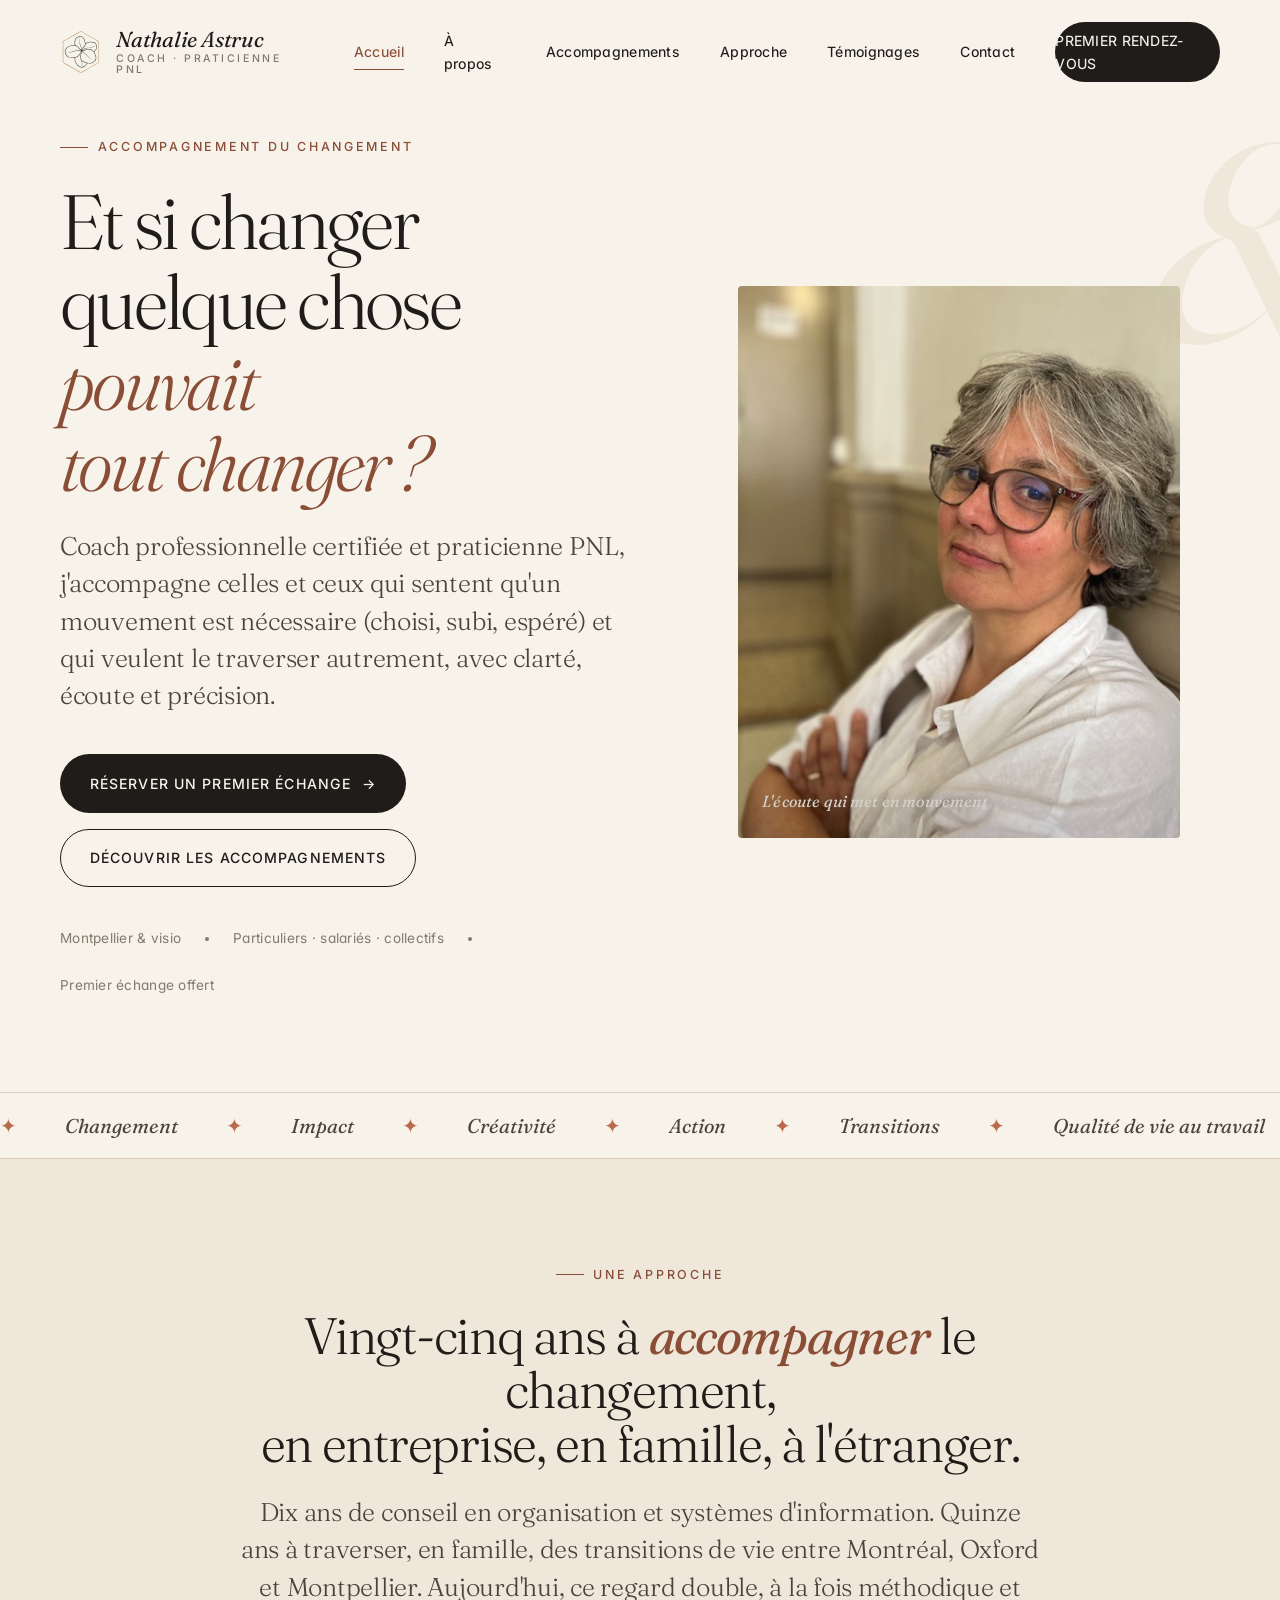
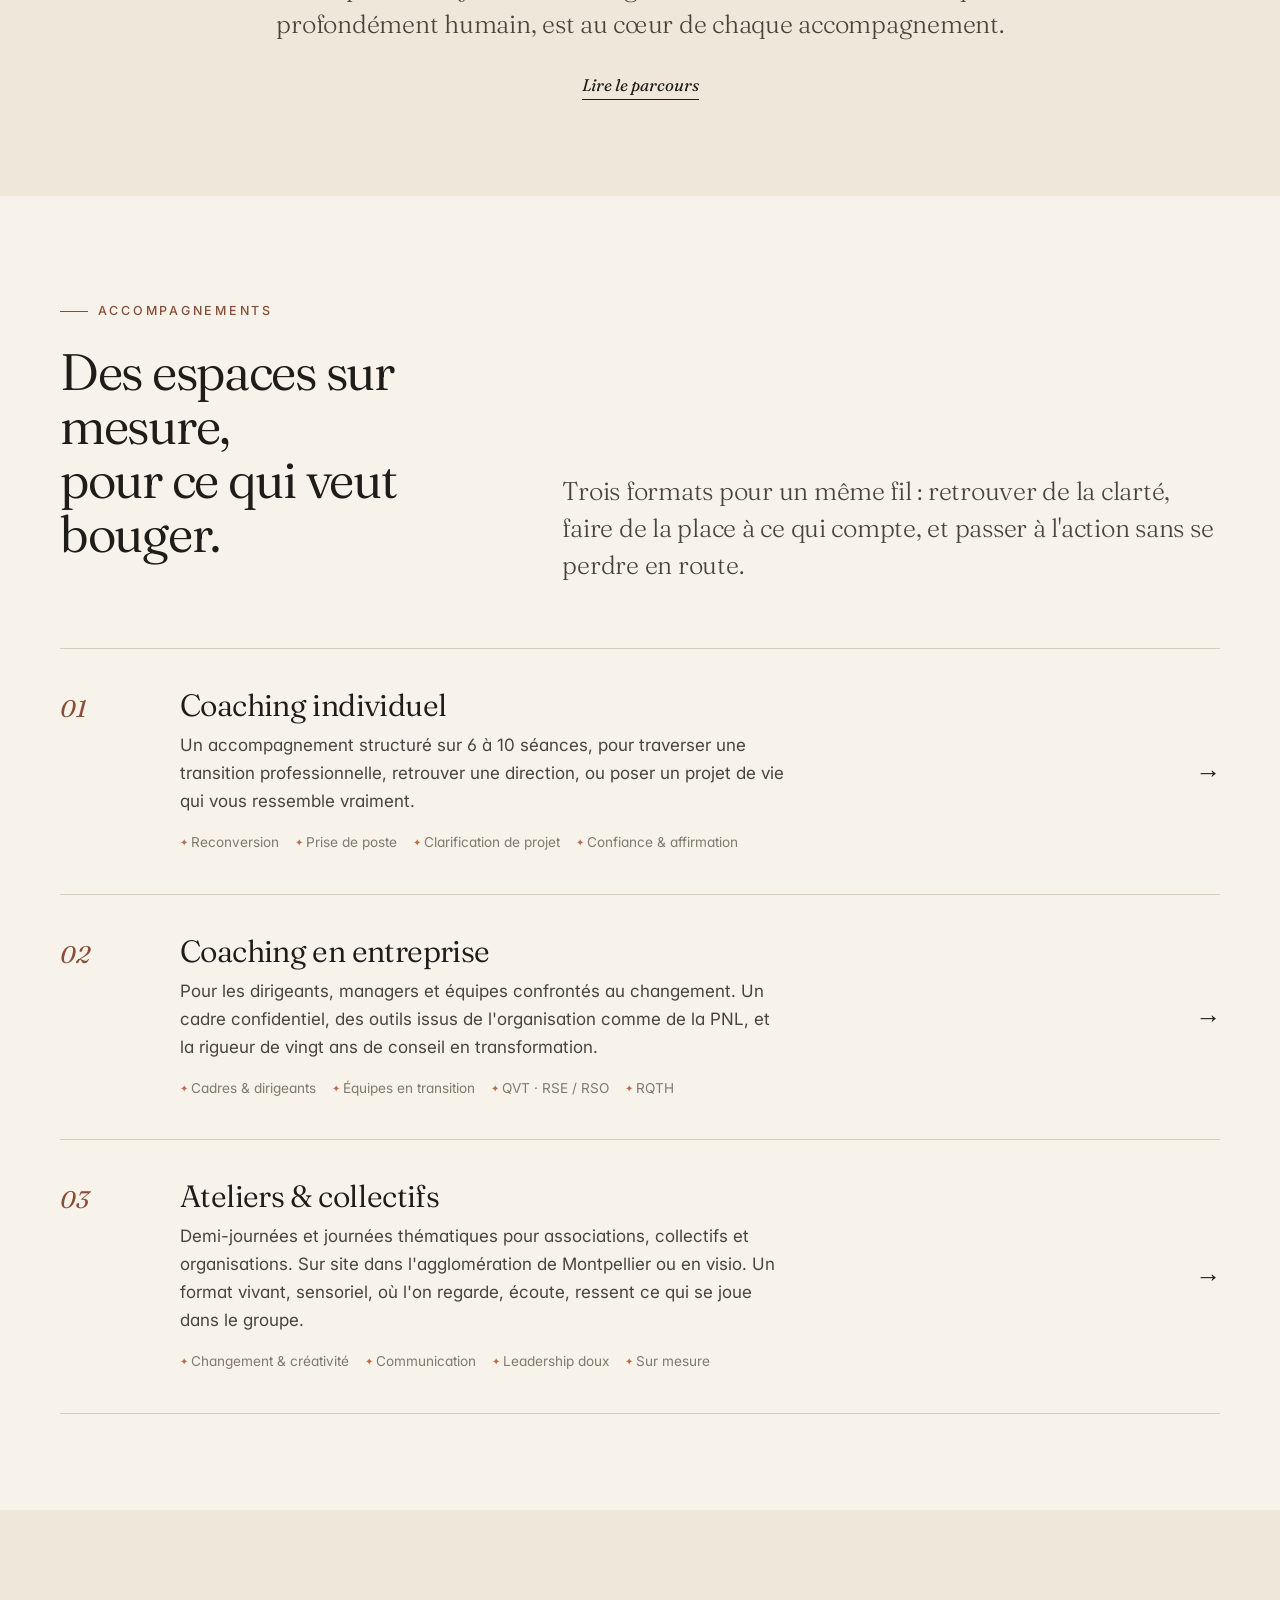
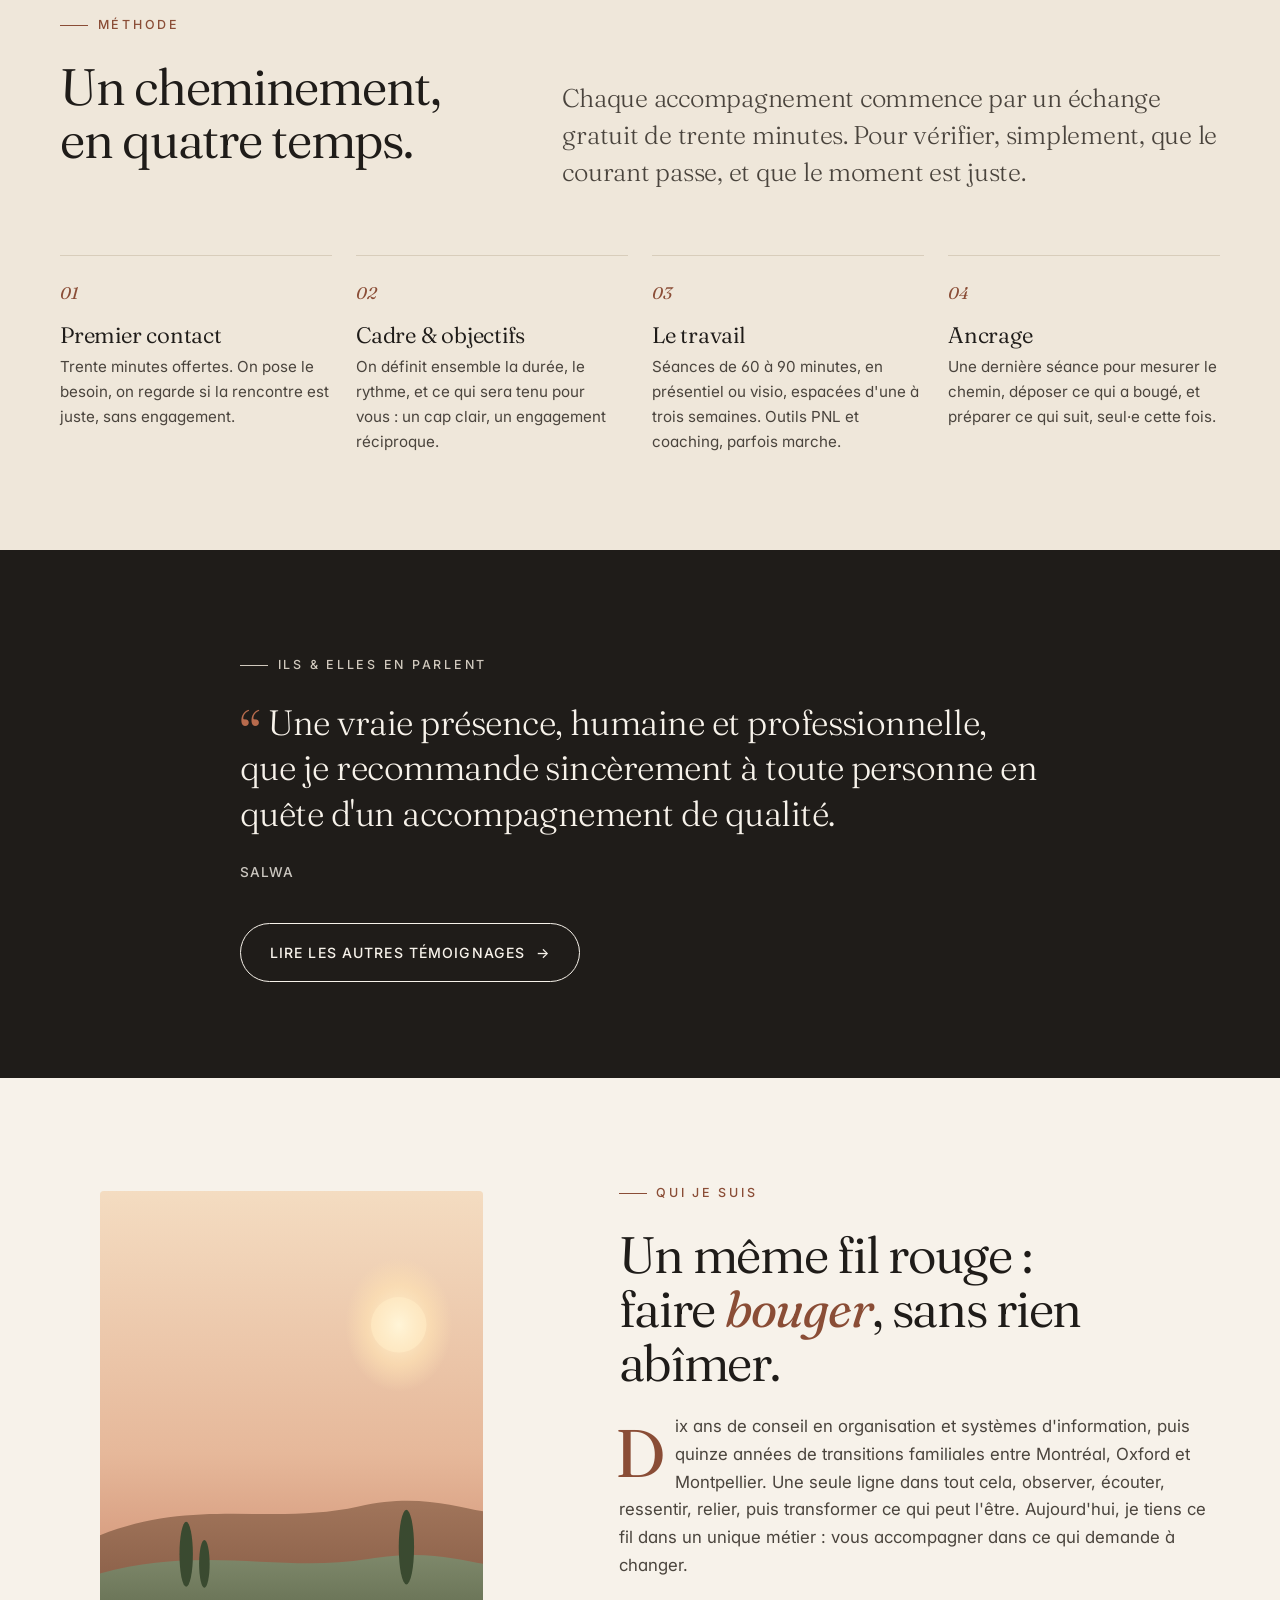
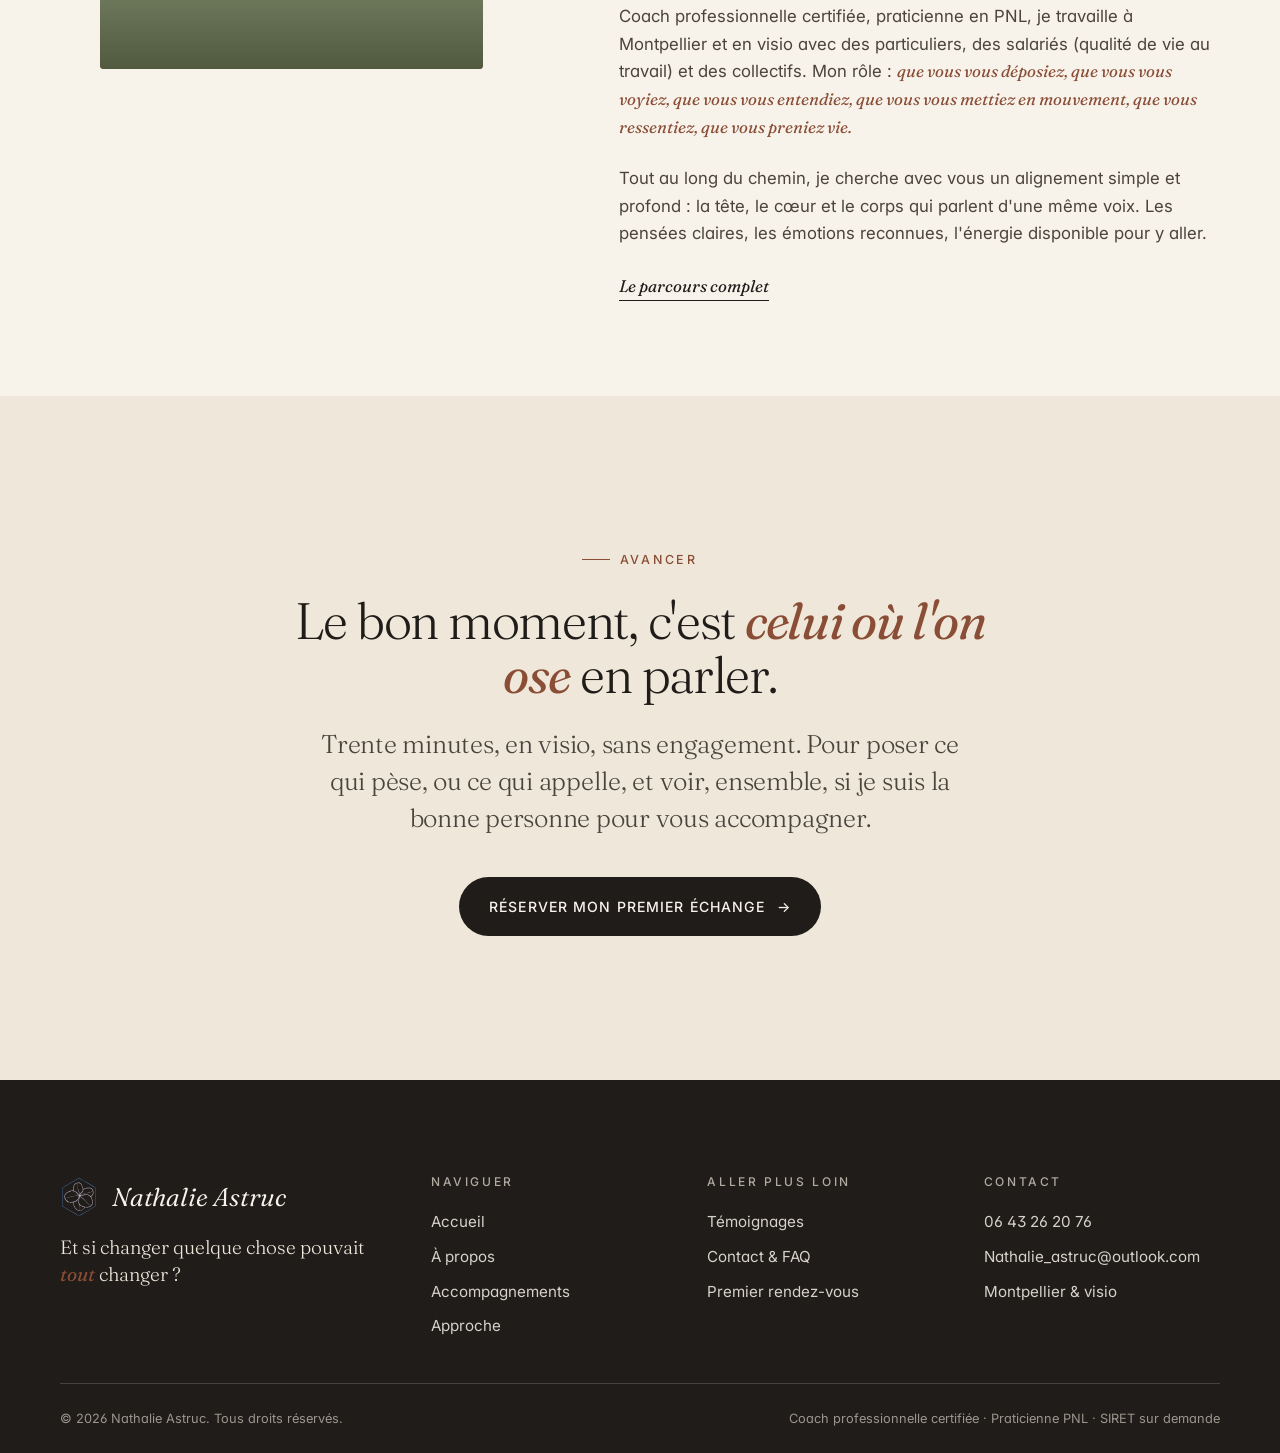
==== commit 45321887: "Add portrait.jpeg and use it as hero portrait Drops the broken photo-1.jpg reference (file didn't ex" ====
--- a/index.html
+++ b/index.html
@@ -3,7 +3,7 @@
 <head>
 <meta charset="utf-8"/>
 <meta name="viewport" content="width=device-width, initial-scale=1"/>
-<title>Nathalie Astruc — Coach professionnelle certifiée & praticienne PNL · Montpellier</title>
+<title>Nathalie Astruc · Coach professionnelle certifiée &amp; praticienne PNL · Montpellier</title>
 <meta name="description" content="Accompagnement du changement, coaching individuel et en entreprise, ateliers QVT-RSE. Avec Nathalie Astruc, coach professionnelle certifiée et praticienne PNL à Montpellier et en visio."/>
 <meta name="theme-color" content="#f7f2ea"/>
 <link rel="icon" href="assets/favicon.svg" type="image/svg+xml"/>
@@ -11,7 +11,7 @@
 <link rel="preconnect" href="https://fonts.gstatic.com" crossorigin/>
 <link href="https://fonts.googleapis.com/css2?family=Fraunces:ital,opsz,wght@0,9..144,300;0,9..144,350;0,9..144,400;0,9..144,500;1,9..144,300;1,9..144,400&family=Inter:wght@400;450;500&display=swap" rel="stylesheet"/>
 <link rel="stylesheet" href="styles/main.css"/>
-<meta property="og:title" content="Nathalie Astruc — Coach professionnelle certifiée & praticienne PNL"/>
+<meta property="og:title" content="Nathalie Astruc · Coach professionnelle certifiée &amp; praticienne PNL"/>
 <meta property="og:description" content="Et si changer quelque chose pouvait tout changer ? Accompagnement du changement à Montpellier et en visio."/>
 <meta property="og:type" content="website"/>
 <meta property="og:locale" content="fr_FR"/>
@@ -20,9 +20,12 @@
 
 <header class="site-header" id="siteHeader">
   <div class="container nav-inner">
-    <a class="brand" href="index.html" aria-label="Nathalie Astruc — accueil">
-      <span class="b-name">Nathalie Astruc</span>
-      <span class="b-role">Coach &middot; Praticienne PNL</span>
+    <a class="brand" href="index.html" aria-label="Nathalie Astruc, accueil">
+      <img class="brand-mark" src="assets/logo.svg" alt=""/>
+      <span class="brand-text">
+        <span class="b-name">Nathalie Astruc</span>
+        <span class="b-role">Coach &middot; Praticienne PNL</span>
+      </span>
     </a>
     <button class="nav-toggle" aria-expanded="false" aria-controls="primaryNav" aria-label="Ouvrir le menu">
       <span></span><span></span><span></span>
@@ -47,27 +50,29 @@
     <div class="container">
       <div class="hero-grid">
         <div class="hero-text reveal">
-          <span class="eyebrow">Coach &middot; Praticienne PNL</span>
+          <span class="eyebrow">Accompagnement du changement</span>
           <h1>Et si changer<br/>quelque chose<br/><span class="accent">pouvait tout&nbsp;changer&nbsp;?</span></h1>
-          <p class="lede">Coach professionnelle certifiée et praticienne <em>PNL</em>, j'accueille ce qui appelle&nbsp;— ce qui se voit, ce qui s'entend, ce qui respire en sourdine. Un mouvement qui veut advenir. Une voix qu'on n'avait pas encore osé écouter.</p>
+          <p class="lede">Coach professionnelle certifiée et praticienne PNL, j'accompagne celles et ceux qui sentent qu'un mouvement est nécessaire (choisi, subi, espéré) et qui veulent le traverser autrement, avec clarté, écoute et précision.</p>
 
           <div class="hero-cta">
             <a class="btn btn-primary" href="https://calendly.com/nathalie_astruc" target="_blank" rel="noopener">
               Réserver un premier échange <span class="arrow">→</span>
             </a>
-            <a class="btn btn-ghost" href="services.html">Découvrir le travail</a>
+            <a class="btn btn-ghost" href="services.html">Découvrir les accompagnements</a>
           </div>
 
           <div class="hero-meta">
             <span>Montpellier &amp; visio</span>
             <span class="dot" aria-hidden="true"></span>
-            <span>Français &middot; Anglais</span>
+            <span>Particuliers &middot; salariés &middot; collectifs</span>
+            <span class="dot" aria-hidden="true"></span>
+            <span>Premier échange offert</span>
           </div>
         </div>
 
         <figure class="hero-portrait reveal">
-          <img src="assets/portrait.jpeg" alt="Portrait éditorial de Nathalie Astruc"/>
-          <figcaption class="hero-tag">— l'écoute qui met en mouvement</figcaption>
+          <img src="assets/portrait.jpeg" alt="Portrait de Nathalie Astruc"/>
+          <figcaption class="hero-tag">L'écoute qui met en mouvement</figcaption>
         </figure>
       </div>
     </div>
@@ -77,9 +82,9 @@
   <div class="marquee" aria-hidden="true">
     <div class="marquee-track">
       <span>Changement</span><span>Impact</span><span>Créativité</span><span>Action</span>
-      <span>Reconversion</span><span>Transitions</span><span>QVT &middot; RSE</span><span>Leadership</span>
+      <span>Transitions</span><span>Qualité de vie au travail</span><span>Leadership</span>
       <span>Changement</span><span>Impact</span><span>Créativité</span><span>Action</span>
-      <span>Reconversion</span><span>Transitions</span><span>QVT &middot; RSE</span><span>Leadership</span>
+      <span>Transitions</span><span>Qualité de vie au travail</span><span>Leadership</span>
     </div>
   </div>
 
@@ -87,9 +92,9 @@
   <section class="alt">
     <div class="container container-narrow center reveal">
       <span class="eyebrow" style="justify-content:center">Une approche</span>
-      <h2 style="font-weight:300">Le coaching, la <em>PNL</em>,<br/>et toute une vie passée à <em>accompagner</em><br/>ce qui demande à changer.</h2>
-      <p class="lede">Une attention fine à votre langue, à vos images intérieures, à la manière dont vous voyez, entendez, ressentez le monde&nbsp;— et la précision juste pour faire bouger ce qui le demande, sans rien abîmer.</p>
-      <a class="btn-link" href="a-propos.html">En dire plus, plus tard</a>
+      <h2 style="font-weight:300">Vingt-cinq ans à <em>accompagner</em> le changement,<br/>en entreprise, en famille, à l'étranger.</h2>
+      <p class="lede">Dix ans de conseil en organisation et systèmes d'information. Quinze ans à traverser, en famille, des transitions de vie entre Montréal, Oxford et Montpellier. Aujourd'hui, ce regard double, à la fois méthodique et profondément humain, est au cœur de chaque accompagnement.</p>
+      <a class="btn-link" href="a-propos.html">Lire le parcours</a>
     </div>
   </section>
 
@@ -98,10 +103,10 @@
     <div class="container">
       <div class="section-head reveal">
         <div>
-          <span class="eyebrow">Trois manières de travailler</span>
-          <h2>Des espaces sur mesure,<br/>pour ce qui veut <em>bouger</em>.</h2>
-        </div>
-        <p class="lede">Un même fil tendu&nbsp;: voir clair, entendre ce qui appelle, sentir ce qui retient — et se mettre en mouvement.</p>
+          <span class="eyebrow">Accompagnements</span>
+          <h2>Des espaces sur mesure,<br/>pour ce qui veut bouger.</h2>
+        </div>
+        <p class="lede">Trois formats pour un même fil&nbsp;: retrouver de la clarté, faire de la place à ce qui compte, et passer à l'action sans se perdre en route.</p>
       </div>
 
       <div class="reveal">
@@ -109,7 +114,10 @@
           <span class="service-num">01</span>
           <div class="service-body">
             <h3>Coaching individuel</h3>
-            <p>Un cycle pour traverser ce qui se présente. Une transition, un cap qui se cherche, un projet qui mûrit lentement. On regarde ce qui veut bouger, on l'écoute, on le pose dans des mots&nbsp;— et on avance.</p>
+            <p>Un accompagnement structuré sur 6 à 10 séances, pour traverser une transition professionnelle, retrouver une direction, ou poser un projet de vie qui vous ressemble vraiment.</p>
+            <ul>
+              <li>Reconversion</li><li>Prise de poste</li><li>Clarification de projet</li><li>Confiance &amp; affirmation</li>
+            </ul>
           </div>
           <span class="service-arrow">→</span>
         </a>
@@ -118,7 +126,10 @@
           <span class="service-num">02</span>
           <div class="service-body">
             <h3>Coaching en entreprise</h3>
-            <p>Pour les dirigeants, les managers, les équipes que le changement traverse — ou qui doivent en faire naître un. Un cadre confidentiel, l'oreille de quelqu'un qui sait, la précision de la <em>PNL</em>.</p>
+            <p>Pour les dirigeants, managers et équipes confrontés au changement. Un cadre confidentiel, des outils issus de l'organisation comme de la PNL, et la rigueur de vingt ans de conseil en transformation.</p>
+            <ul>
+              <li>Cadres &amp; dirigeants</li><li>Équipes en transition</li><li>QVT &middot; RSE / RSO</li><li>RQTH</li>
+            </ul>
           </div>
           <span class="service-arrow">→</span>
         </a>
@@ -127,7 +138,10 @@
           <span class="service-num">03</span>
           <div class="service-body">
             <h3>Ateliers &amp; collectifs</h3>
-            <p>Pour associations, collectifs, organisations. Vivant, créatif, sensoriel — où l'on regarde, où l'on écoute, où l'on goûte ce qui se passe entre les personnes. On repart avec quelque chose à tenir dans la main.</p>
+            <p>Demi-journées et journées thématiques pour associations, collectifs et organisations. Sur site dans l'agglomération de Montpellier ou en visio. Un format vivant, sensoriel, où l'on regarde, écoute, ressent ce qui se joue dans le groupe.</p>
+            <ul>
+              <li>Changement &amp; créativité</li><li>Communication</li><li>Leadership doux</li><li>Sur mesure</li>
+            </ul>
           </div>
           <span class="service-arrow">→</span>
         </a>
@@ -143,25 +157,25 @@
           <span class="eyebrow">Méthode</span>
           <h2>Un cheminement,<br/>en quatre temps.</h2>
         </div>
-        <p class="lede">Chaque accompagnement commence par un échange gratuit de trente minutes. Pour vérifier, simplement, que le courant passe — et que le moment est juste.</p>
+        <p class="lede">Chaque accompagnement commence par un échange gratuit de trente minutes. Pour vérifier, simplement, que le courant passe, et que le moment est juste.</p>
       </div>
 
       <div class="process reveal">
         <div class="process-step">
           <h4>Premier contact</h4>
-          <p>Un échange offert. On s'écoute. On regarde si le courant passe — sans engagement, sans pression.</p>
-        </div>
-        <div class="process-step">
-          <h4>Cadre &amp; cap</h4>
-          <p>On dessine ensemble les contours, le rythme, ce qui sera tenu pour vous. Un engagement réciproque, mis au clair.</p>
+          <p>Trente minutes offertes. On pose le besoin, on regarde si la rencontre est juste, sans engagement.</p>
+        </div>
+        <div class="process-step">
+          <h4>Cadre &amp; objectifs</h4>
+          <p>On définit ensemble la durée, le rythme, et ce qui sera tenu pour vous&nbsp;: un cap clair, un engagement réciproque.</p>
         </div>
         <div class="process-step">
           <h4>Le travail</h4>
-          <p>Séances en présentiel ou en visio. Coaching, <em>PNL</em>, écriture, parfois marche — selon ce qui ouvre.</p>
+          <p>Séances de 60&nbsp;à&nbsp;90 minutes, en présentiel ou visio, espacées d'une à trois semaines. Outils PNL et coaching, parfois marche.</p>
         </div>
         <div class="process-step">
           <h4>Ancrage</h4>
-          <p>On regarde le chemin, on dépose ce qui a bougé, on respire. Et la suite vous appartient.</p>
+          <p>Une dernière séance pour mesurer le chemin, déposer ce qui a bougé, et préparer ce qui suit, seul·e cette fois.</p>
         </div>
       </div>
     </div>
@@ -171,10 +185,10 @@
   <section class="dark">
     <div class="container container-narrow reveal">
       <span class="eyebrow">Ils &amp; elles en parlent</span>
-      <p class="testimonial-quote" style="color:#f7f2ea">Bien plus qu'une coach&nbsp;: une partenaire précieuse dans un chemin de transformation. Un espace sûr, encourageant, où l'on clarifie ce qu'on cherche, et où l'on trouve, soi-même, ses propres réponses.</p>
-      <p class="testimonial-author"><strong style="color:#f7f2ea">Sophie&nbsp;L.</strong></p>
+      <p class="testimonial-quote">Une vraie présence, humaine et professionnelle, que je recommande sincèrement à toute personne en quête d'un accompagnement de qualité.</p>
+      <p class="testimonial-author"><strong>Salwa</strong></p>
       <div style="margin-top:2.5rem">
-        <a class="btn btn-ghost" href="temoignages.html">Lire d'autres témoignages <span class="arrow">→</span></a>
+        <a class="btn btn-ghost" href="temoignages.html">Lire les autres témoignages <span class="arrow">→</span></a>
       </div>
     </div>
   </section>
@@ -184,14 +198,15 @@
     <div class="container">
       <div class="bio reveal">
         <figure class="bio-portrait">
-          <img src="assets/scene.svg" alt="Paysage du sud — illustration éditoriale"/>
+          <img src="assets/photo-2.jpg" alt="Nathalie Astruc" onerror="this.onerror=null;this.src='assets/scene.svg';"/>
         </figure>
         <div class="bio-text">
           <span class="eyebrow">Qui je suis</span>
-          <h2>Le couteau suisse,<br/>en plus calme.</h2>
-          <p>«&nbsp;Le couteau suisse&nbsp;» — c'est un mot que mes proches m'ont accolé un jour. Pendant longtemps, je l'ai pris comme une étiquette ambiguë. Puis j'ai compris qu'il disait, en réalité, ma façon d'être au monde&nbsp;: regarder, écouter, sentir, relier&nbsp;— et mettre en mouvement.</p>
-          <p>Aujourd'hui je rassemble cela dans un seul métier&nbsp;: vous accompagner dans ce qui demande à changer. Le fil rouge&nbsp;? <em>Du mouvement, mais sans brutalité.</em></p>
-          <a class="btn-link" href="a-propos.html">Pour en savoir un peu plus</a>
+          <h2>Un même fil rouge&nbsp;:<br/>faire <em>bouger</em>, sans rien abîmer.</h2>
+          <p>Dix ans de conseil en organisation et systèmes d'information, puis quinze années de transitions familiales entre Montréal, Oxford et Montpellier. Une seule ligne dans tout cela, observer, écouter, ressentir, relier, puis transformer ce qui peut l'être. Aujourd'hui, je tiens ce fil dans un unique métier&nbsp;: vous accompagner dans ce qui demande à changer.</p>
+          <p>Coach professionnelle certifiée, praticienne en PNL, je travaille à Montpellier et en visio avec des particuliers, des salariés (qualité de vie au travail) et des collectifs. Mon rôle&nbsp;: <em>que vous vous déposiez, que vous vous voyiez, que vous vous entendiez, que vous vous mettiez en mouvement, que vous ressentiez, que vous preniez vie.</em></p>
+          <p>Tout au long du chemin, je cherche avec vous un alignement simple et profond&nbsp;: la tête, le cœur et le corps qui parlent d'une même voix. Les pensées claires, les émotions reconnues, l'énergie disponible pour y aller.</p>
+          <a class="btn-link" href="a-propos.html">Le parcours complet</a>
         </div>
       </div>
     </div>
@@ -202,7 +217,7 @@
     <div class="container container-narrow reveal">
       <span class="eyebrow" style="justify-content:center">Avancer</span>
       <h2>Le bon moment, c'est <em>celui où l'on ose</em> en parler.</h2>
-      <p class="lede">Trente minutes, en visio, sans engagement. Pour poser ce qui pèse — ou ce qui appelle — et voir, ensemble, si je suis la bonne personne pour vous accompagner.</p>
+      <p class="lede">Trente minutes, en visio, sans engagement. Pour poser ce qui pèse, ou ce qui appelle, et voir, ensemble, si je suis la bonne personne pour vous accompagner.</p>
       <a class="btn btn-primary" href="https://calendly.com/nathalie_astruc" target="_blank" rel="noopener">
         Réserver mon premier échange <span class="arrow">→</span>
       </a>
@@ -215,7 +230,7 @@
   <div class="container">
     <div class="footer-top">
       <div>
-        <p class="footer-brand">Nathalie Astruc</p>
+        <p class="footer-brand"><img class="footer-mark" src="assets/logo.svg" alt=""/>Nathalie Astruc</p>
         <p class="footer-tagline">Et si changer quelque chose pouvait <em>tout</em> changer&nbsp;?</p>
       </div>
       <div>
@@ -239,7 +254,7 @@
       </div>
     </div>
     <div class="footer-bottom">
-      <span>© <span id="year">2026</span> Nathalie Astruc — Tous droits réservés.</span>
+      <span>© <span id="year">2026</span> Nathalie Astruc. Tous droits réservés.</span>
       <span>Coach professionnelle certifiée &middot; Praticienne PNL &middot; SIRET sur demande</span>
     </div>
   </div>
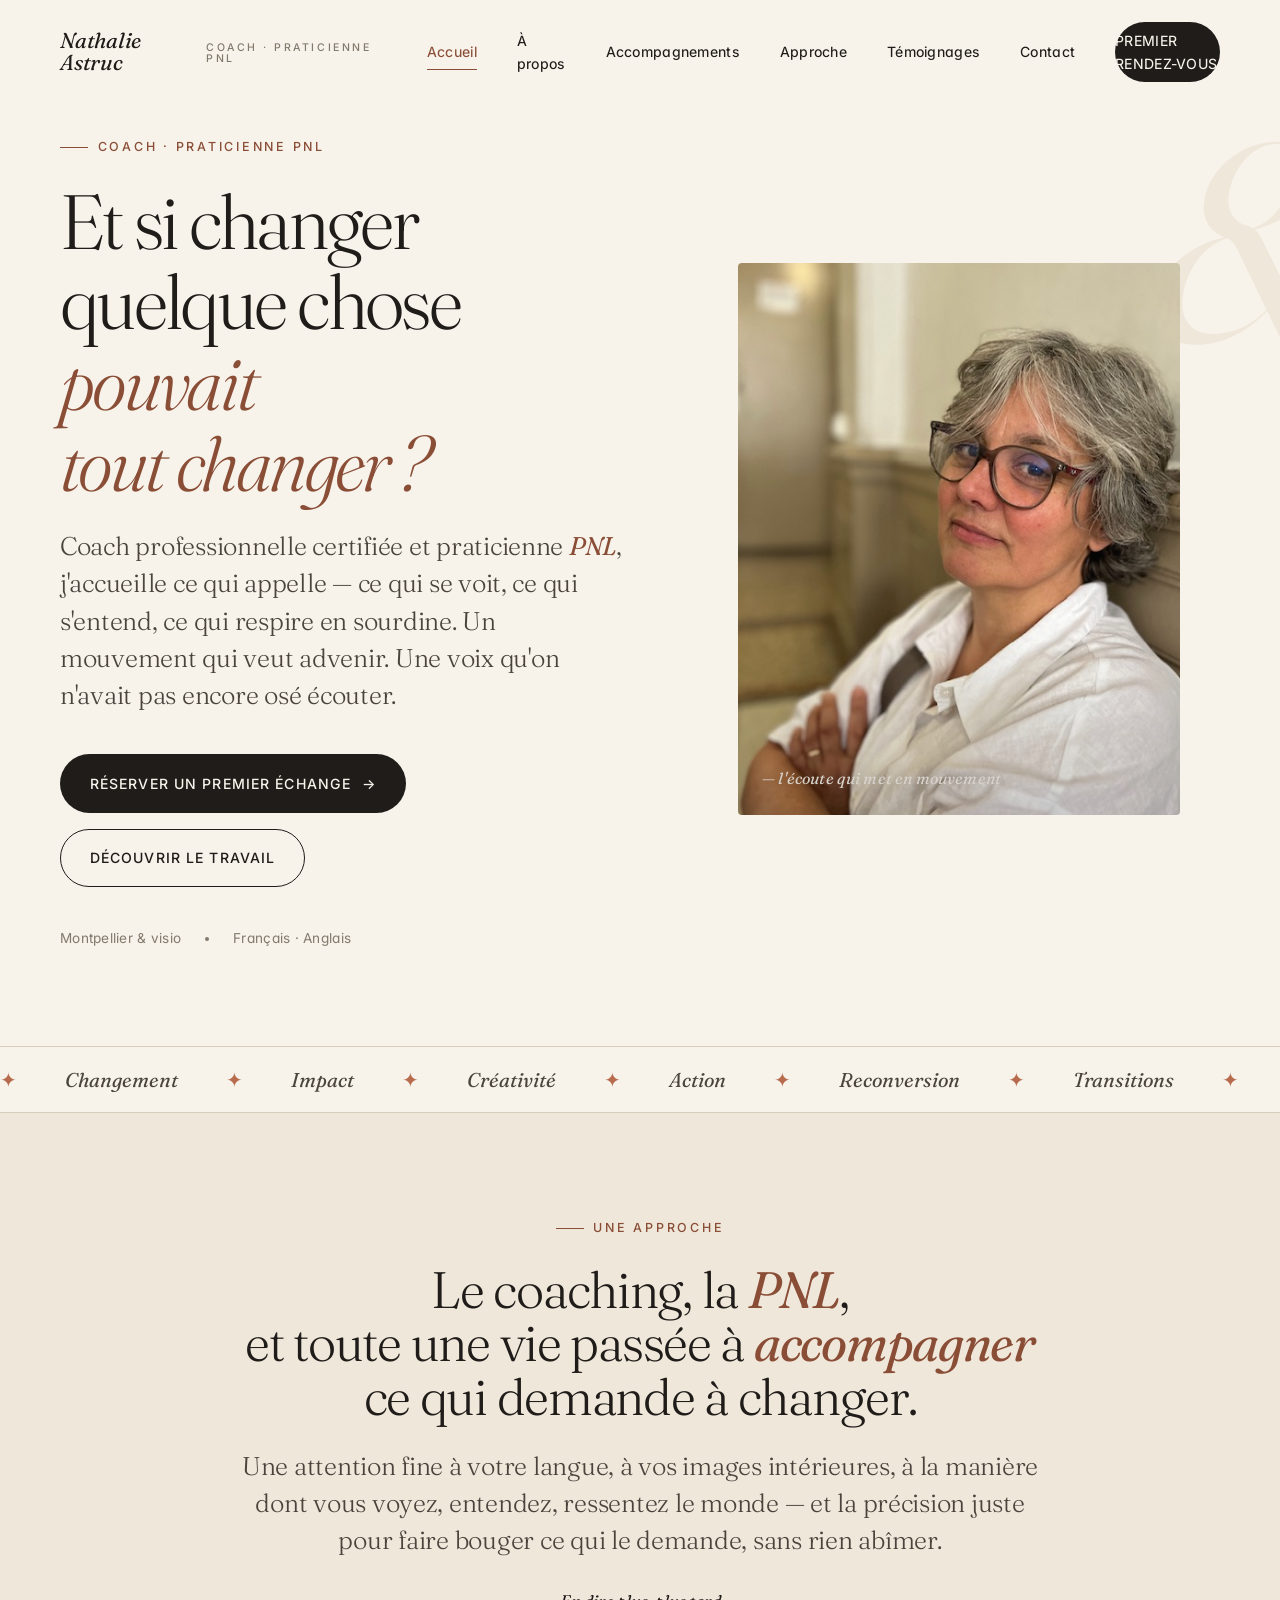
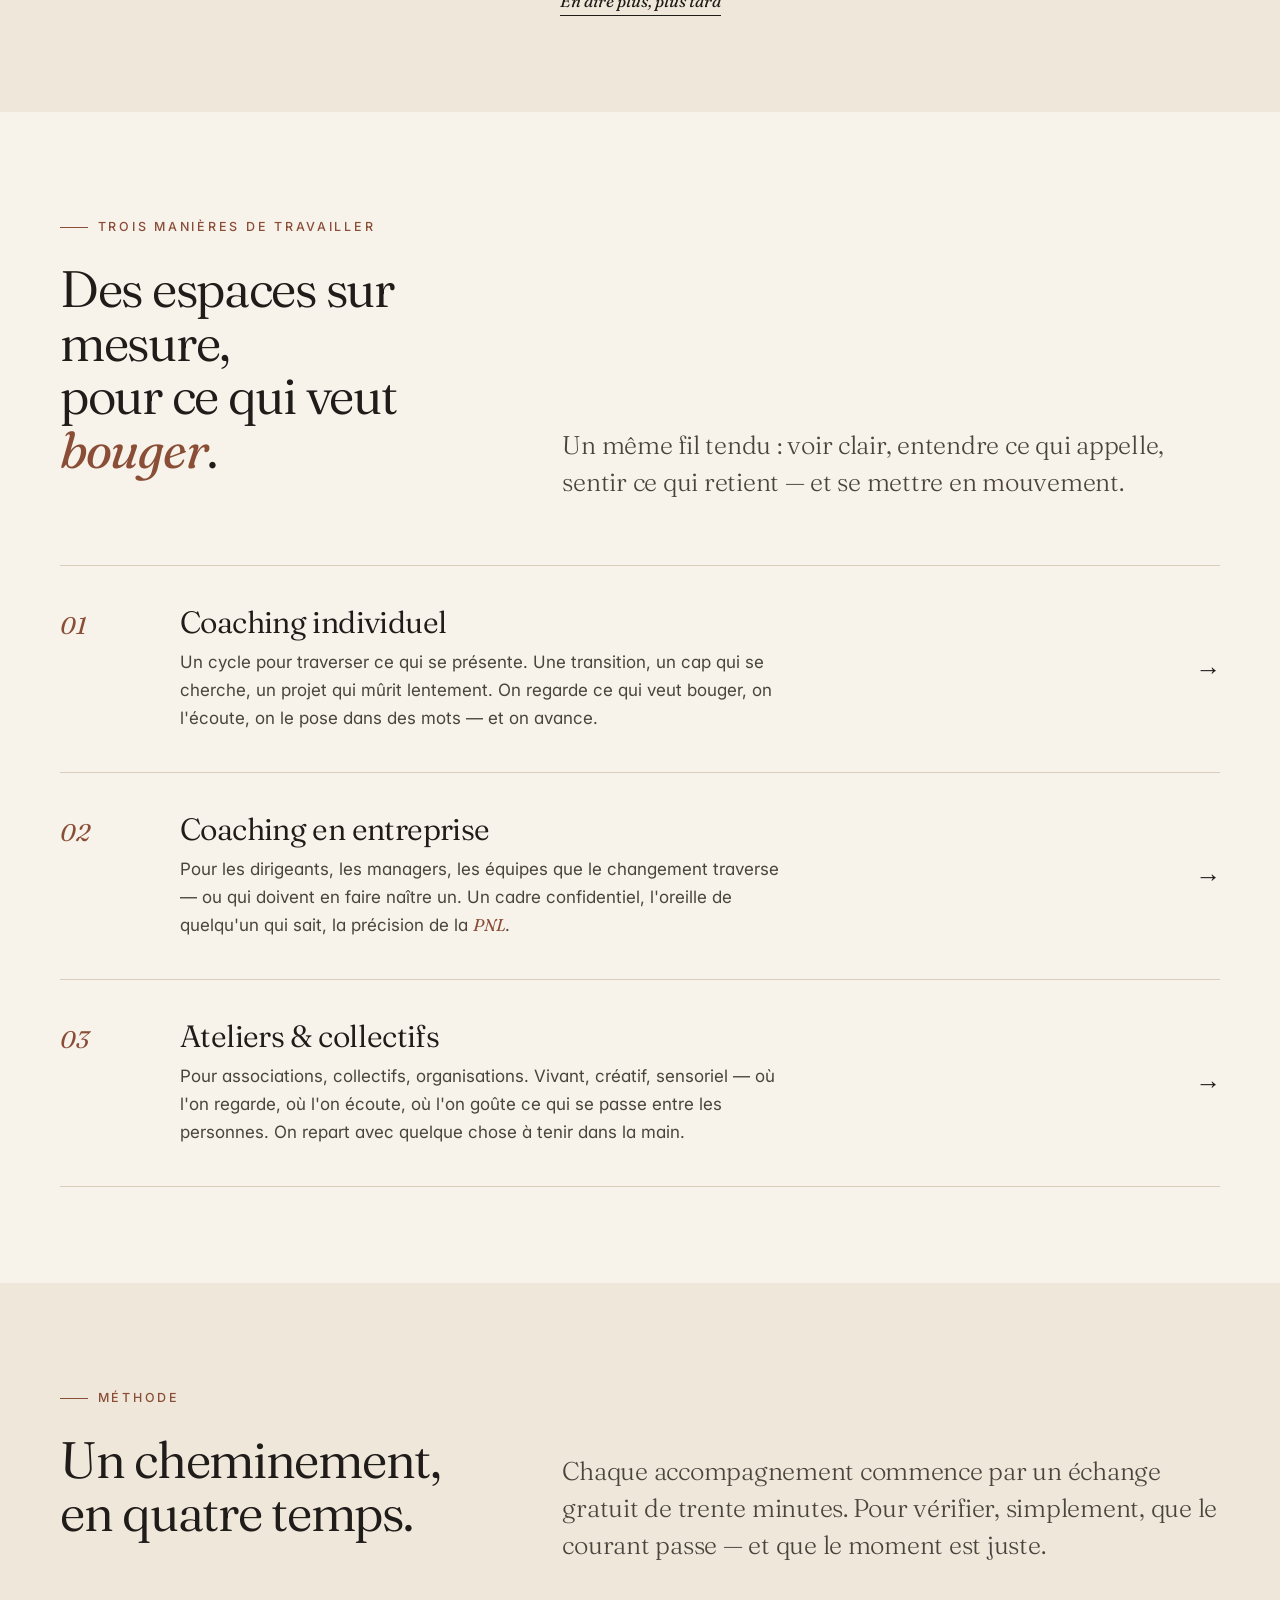
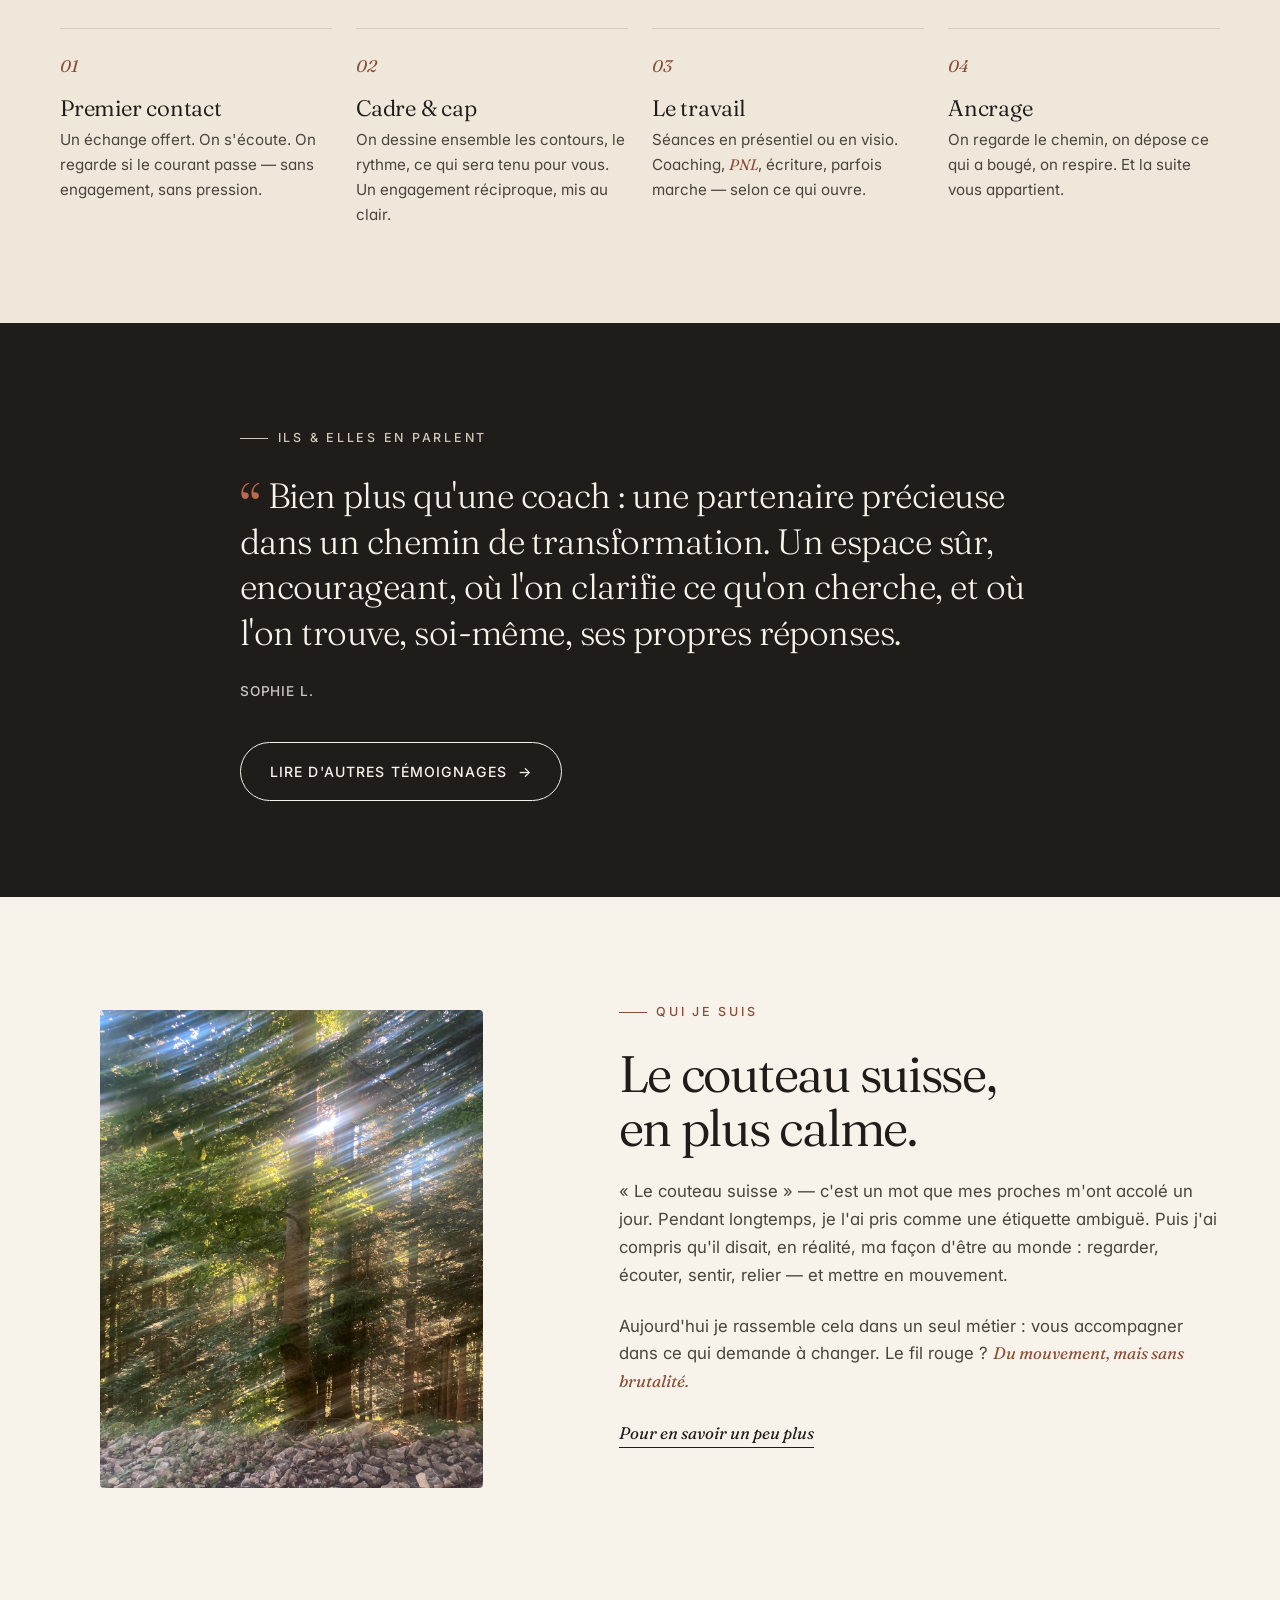
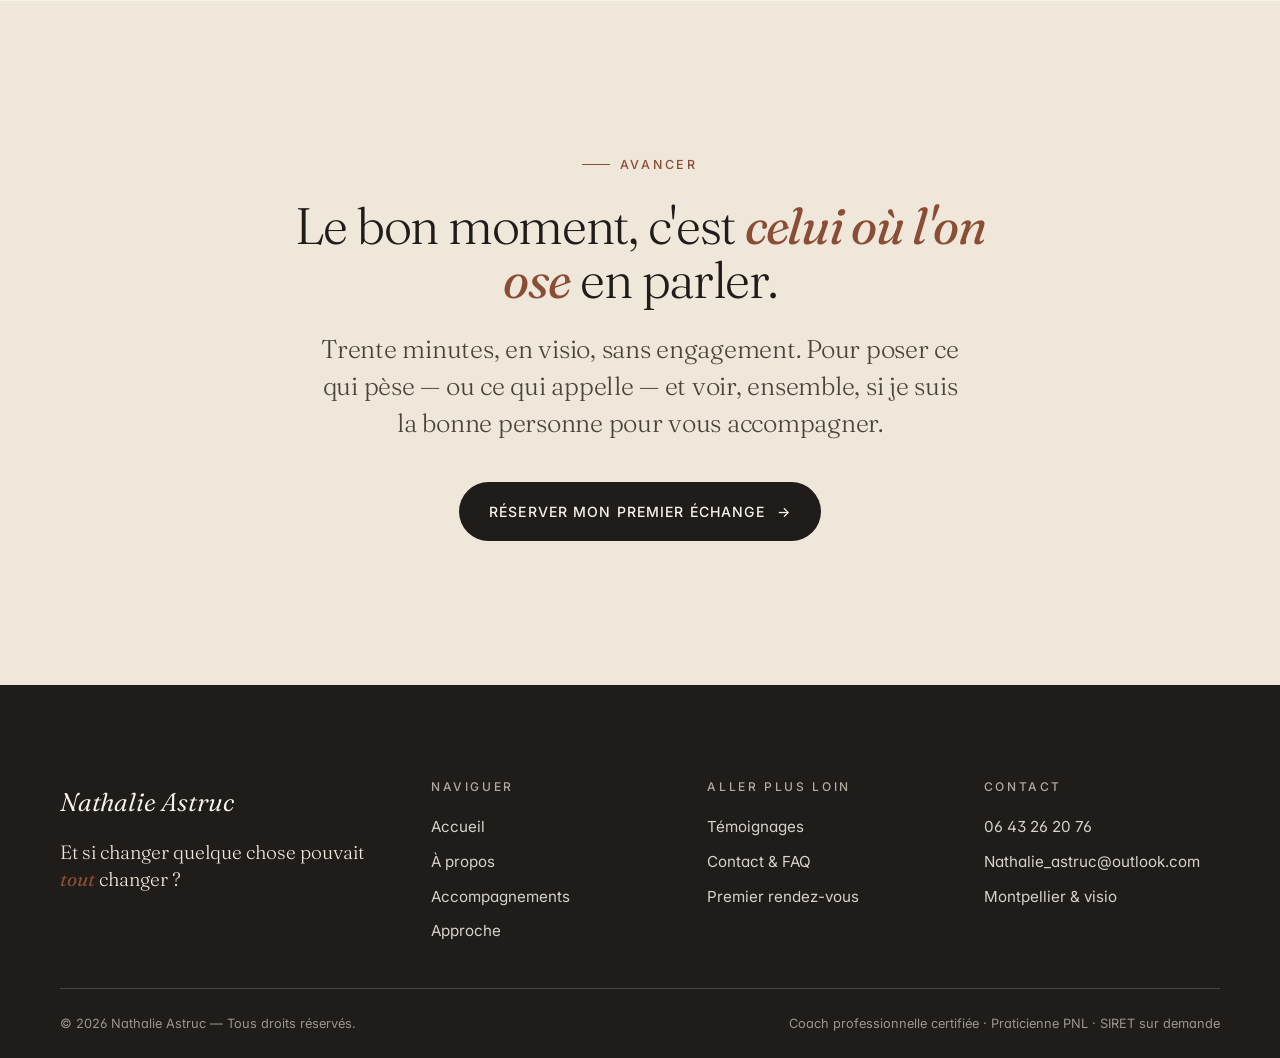
==== commit ea957764: "Replace scene SVG illustration with forest sunlight photo Swap the synthetic landscape SVG on the ho" ====
--- a/index.html
+++ b/index.html
@@ -3,7 +3,7 @@
 <head>
 <meta charset="utf-8"/>
 <meta name="viewport" content="width=device-width, initial-scale=1"/>
-<title>Nathalie Astruc · Coach professionnelle certifiée &amp; praticienne PNL · Montpellier</title>
+<title>Nathalie Astruc — Coach professionnelle certifiée & praticienne PNL · Montpellier</title>
 <meta name="description" content="Accompagnement du changement, coaching individuel et en entreprise, ateliers QVT-RSE. Avec Nathalie Astruc, coach professionnelle certifiée et praticienne PNL à Montpellier et en visio."/>
 <meta name="theme-color" content="#f7f2ea"/>
 <link rel="icon" href="assets/favicon.svg" type="image/svg+xml"/>
@@ -11,7 +11,7 @@
 <link rel="preconnect" href="https://fonts.gstatic.com" crossorigin/>
 <link href="https://fonts.googleapis.com/css2?family=Fraunces:ital,opsz,wght@0,9..144,300;0,9..144,350;0,9..144,400;0,9..144,500;1,9..144,300;1,9..144,400&family=Inter:wght@400;450;500&display=swap" rel="stylesheet"/>
 <link rel="stylesheet" href="styles/main.css"/>
-<meta property="og:title" content="Nathalie Astruc · Coach professionnelle certifiée &amp; praticienne PNL"/>
+<meta property="og:title" content="Nathalie Astruc — Coach professionnelle certifiée & praticienne PNL"/>
 <meta property="og:description" content="Et si changer quelque chose pouvait tout changer ? Accompagnement du changement à Montpellier et en visio."/>
 <meta property="og:type" content="website"/>
 <meta property="og:locale" content="fr_FR"/>
@@ -20,12 +20,9 @@
 
 <header class="site-header" id="siteHeader">
   <div class="container nav-inner">
-    <a class="brand" href="index.html" aria-label="Nathalie Astruc, accueil">
-      <img class="brand-mark" src="assets/logo.svg" alt=""/>
-      <span class="brand-text">
-        <span class="b-name">Nathalie Astruc</span>
-        <span class="b-role">Coach &middot; Praticienne PNL</span>
-      </span>
+    <a class="brand" href="index.html" aria-label="Nathalie Astruc — accueil">
+      <span class="b-name">Nathalie Astruc</span>
+      <span class="b-role">Coach &middot; Praticienne PNL</span>
     </a>
     <button class="nav-toggle" aria-expanded="false" aria-controls="primaryNav" aria-label="Ouvrir le menu">
       <span></span><span></span><span></span>
@@ -50,29 +47,27 @@
     <div class="container">
       <div class="hero-grid">
         <div class="hero-text reveal">
-          <span class="eyebrow">Accompagnement du changement</span>
+          <span class="eyebrow">Coach &middot; Praticienne PNL</span>
           <h1>Et si changer<br/>quelque chose<br/><span class="accent">pouvait tout&nbsp;changer&nbsp;?</span></h1>
-          <p class="lede">Coach professionnelle certifiée et praticienne PNL, j'accompagne celles et ceux qui sentent qu'un mouvement est nécessaire (choisi, subi, espéré) et qui veulent le traverser autrement, avec clarté, écoute et précision.</p>
+          <p class="lede">Coach professionnelle certifiée et praticienne <em>PNL</em>, j'accueille ce qui appelle&nbsp;— ce qui se voit, ce qui s'entend, ce qui respire en sourdine. Un mouvement qui veut advenir. Une voix qu'on n'avait pas encore osé écouter.</p>
 
           <div class="hero-cta">
             <a class="btn btn-primary" href="https://calendly.com/nathalie_astruc" target="_blank" rel="noopener">
               Réserver un premier échange <span class="arrow">→</span>
             </a>
-            <a class="btn btn-ghost" href="services.html">Découvrir les accompagnements</a>
+            <a class="btn btn-ghost" href="services.html">Découvrir le travail</a>
           </div>
 
           <div class="hero-meta">
             <span>Montpellier &amp; visio</span>
             <span class="dot" aria-hidden="true"></span>
-            <span>Particuliers &middot; salariés &middot; collectifs</span>
-            <span class="dot" aria-hidden="true"></span>
-            <span>Premier échange offert</span>
+            <span>Français &middot; Anglais</span>
           </div>
         </div>
 
         <figure class="hero-portrait reveal">
-          <img src="assets/portrait.jpeg" alt="Portrait de Nathalie Astruc"/>
-          <figcaption class="hero-tag">L'écoute qui met en mouvement</figcaption>
+          <img src="assets/portrait.jpeg" alt="Portrait éditorial de Nathalie Astruc"/>
+          <figcaption class="hero-tag">— l'écoute qui met en mouvement</figcaption>
         </figure>
       </div>
     </div>
@@ -82,9 +77,9 @@
   <div class="marquee" aria-hidden="true">
     <div class="marquee-track">
       <span>Changement</span><span>Impact</span><span>Créativité</span><span>Action</span>
-      <span>Transitions</span><span>Qualité de vie au travail</span><span>Leadership</span>
+      <span>Reconversion</span><span>Transitions</span><span>QVT &middot; RSE</span><span>Leadership</span>
       <span>Changement</span><span>Impact</span><span>Créativité</span><span>Action</span>
-      <span>Transitions</span><span>Qualité de vie au travail</span><span>Leadership</span>
+      <span>Reconversion</span><span>Transitions</span><span>QVT &middot; RSE</span><span>Leadership</span>
     </div>
   </div>
 
@@ -92,9 +87,9 @@
   <section class="alt">
     <div class="container container-narrow center reveal">
       <span class="eyebrow" style="justify-content:center">Une approche</span>
-      <h2 style="font-weight:300">Vingt-cinq ans à <em>accompagner</em> le changement,<br/>en entreprise, en famille, à l'étranger.</h2>
-      <p class="lede">Dix ans de conseil en organisation et systèmes d'information. Quinze ans à traverser, en famille, des transitions de vie entre Montréal, Oxford et Montpellier. Aujourd'hui, ce regard double, à la fois méthodique et profondément humain, est au cœur de chaque accompagnement.</p>
-      <a class="btn-link" href="a-propos.html">Lire le parcours</a>
+      <h2 style="font-weight:300">Le coaching, la <em>PNL</em>,<br/>et toute une vie passée à <em>accompagner</em><br/>ce qui demande à changer.</h2>
+      <p class="lede">Une attention fine à votre langue, à vos images intérieures, à la manière dont vous voyez, entendez, ressentez le monde&nbsp;— et la précision juste pour faire bouger ce qui le demande, sans rien abîmer.</p>
+      <a class="btn-link" href="a-propos.html">En dire plus, plus tard</a>
     </div>
   </section>
 
@@ -103,10 +98,10 @@
     <div class="container">
       <div class="section-head reveal">
         <div>
-          <span class="eyebrow">Accompagnements</span>
-          <h2>Des espaces sur mesure,<br/>pour ce qui veut bouger.</h2>
-        </div>
-        <p class="lede">Trois formats pour un même fil&nbsp;: retrouver de la clarté, faire de la place à ce qui compte, et passer à l'action sans se perdre en route.</p>
+          <span class="eyebrow">Trois manières de travailler</span>
+          <h2>Des espaces sur mesure,<br/>pour ce qui veut <em>bouger</em>.</h2>
+        </div>
+        <p class="lede">Un même fil tendu&nbsp;: voir clair, entendre ce qui appelle, sentir ce qui retient — et se mettre en mouvement.</p>
       </div>
 
       <div class="reveal">
@@ -114,10 +109,7 @@
           <span class="service-num">01</span>
           <div class="service-body">
             <h3>Coaching individuel</h3>
-            <p>Un accompagnement structuré sur 6 à 10 séances, pour traverser une transition professionnelle, retrouver une direction, ou poser un projet de vie qui vous ressemble vraiment.</p>
-            <ul>
-              <li>Reconversion</li><li>Prise de poste</li><li>Clarification de projet</li><li>Confiance &amp; affirmation</li>
-            </ul>
+            <p>Un cycle pour traverser ce qui se présente. Une transition, un cap qui se cherche, un projet qui mûrit lentement. On regarde ce qui veut bouger, on l'écoute, on le pose dans des mots&nbsp;— et on avance.</p>
           </div>
           <span class="service-arrow">→</span>
         </a>
@@ -126,10 +118,7 @@
           <span class="service-num">02</span>
           <div class="service-body">
             <h3>Coaching en entreprise</h3>
-            <p>Pour les dirigeants, managers et équipes confrontés au changement. Un cadre confidentiel, des outils issus de l'organisation comme de la PNL, et la rigueur de vingt ans de conseil en transformation.</p>
-            <ul>
-              <li>Cadres &amp; dirigeants</li><li>Équipes en transition</li><li>QVT &middot; RSE / RSO</li><li>RQTH</li>
-            </ul>
+            <p>Pour les dirigeants, les managers, les équipes que le changement traverse — ou qui doivent en faire naître un. Un cadre confidentiel, l'oreille de quelqu'un qui sait, la précision de la <em>PNL</em>.</p>
           </div>
           <span class="service-arrow">→</span>
         </a>
@@ -138,10 +127,7 @@
           <span class="service-num">03</span>
           <div class="service-body">
             <h3>Ateliers &amp; collectifs</h3>
-            <p>Demi-journées et journées thématiques pour associations, collectifs et organisations. Sur site dans l'agglomération de Montpellier ou en visio. Un format vivant, sensoriel, où l'on regarde, écoute, ressent ce qui se joue dans le groupe.</p>
-            <ul>
-              <li>Changement &amp; créativité</li><li>Communication</li><li>Leadership doux</li><li>Sur mesure</li>
-            </ul>
+            <p>Pour associations, collectifs, organisations. Vivant, créatif, sensoriel — où l'on regarde, où l'on écoute, où l'on goûte ce qui se passe entre les personnes. On repart avec quelque chose à tenir dans la main.</p>
           </div>
           <span class="service-arrow">→</span>
         </a>
@@ -157,25 +143,25 @@
           <span class="eyebrow">Méthode</span>
           <h2>Un cheminement,<br/>en quatre temps.</h2>
         </div>
-        <p class="lede">Chaque accompagnement commence par un échange gratuit de trente minutes. Pour vérifier, simplement, que le courant passe, et que le moment est juste.</p>
+        <p class="lede">Chaque accompagnement commence par un échange gratuit de trente minutes. Pour vérifier, simplement, que le courant passe — et que le moment est juste.</p>
       </div>
 
       <div class="process reveal">
         <div class="process-step">
           <h4>Premier contact</h4>
-          <p>Trente minutes offertes. On pose le besoin, on regarde si la rencontre est juste, sans engagement.</p>
-        </div>
-        <div class="process-step">
-          <h4>Cadre &amp; objectifs</h4>
-          <p>On définit ensemble la durée, le rythme, et ce qui sera tenu pour vous&nbsp;: un cap clair, un engagement réciproque.</p>
+          <p>Un échange offert. On s'écoute. On regarde si le courant passe — sans engagement, sans pression.</p>
+        </div>
+        <div class="process-step">
+          <h4>Cadre &amp; cap</h4>
+          <p>On dessine ensemble les contours, le rythme, ce qui sera tenu pour vous. Un engagement réciproque, mis au clair.</p>
         </div>
         <div class="process-step">
           <h4>Le travail</h4>
-          <p>Séances de 60&nbsp;à&nbsp;90 minutes, en présentiel ou visio, espacées d'une à trois semaines. Outils PNL et coaching, parfois marche.</p>
+          <p>Séances en présentiel ou en visio. Coaching, <em>PNL</em>, écriture, parfois marche — selon ce qui ouvre.</p>
         </div>
         <div class="process-step">
           <h4>Ancrage</h4>
-          <p>Une dernière séance pour mesurer le chemin, déposer ce qui a bougé, et préparer ce qui suit, seul·e cette fois.</p>
+          <p>On regarde le chemin, on dépose ce qui a bougé, on respire. Et la suite vous appartient.</p>
         </div>
       </div>
     </div>
@@ -185,10 +171,10 @@
   <section class="dark">
     <div class="container container-narrow reveal">
       <span class="eyebrow">Ils &amp; elles en parlent</span>
-      <p class="testimonial-quote">Une vraie présence, humaine et professionnelle, que je recommande sincèrement à toute personne en quête d'un accompagnement de qualité.</p>
-      <p class="testimonial-author"><strong>Salwa</strong></p>
+      <p class="testimonial-quote" style="color:#f7f2ea">Bien plus qu'une coach&nbsp;: une partenaire précieuse dans un chemin de transformation. Un espace sûr, encourageant, où l'on clarifie ce qu'on cherche, et où l'on trouve, soi-même, ses propres réponses.</p>
+      <p class="testimonial-author"><strong style="color:#f7f2ea">Sophie&nbsp;L.</strong></p>
       <div style="margin-top:2.5rem">
-        <a class="btn btn-ghost" href="temoignages.html">Lire les autres témoignages <span class="arrow">→</span></a>
+        <a class="btn btn-ghost" href="temoignages.html">Lire d'autres témoignages <span class="arrow">→</span></a>
       </div>
     </div>
   </section>
@@ -198,15 +184,14 @@
     <div class="container">
       <div class="bio reveal">
         <figure class="bio-portrait">
-          <img src="assets/photo-2.jpg" alt="Nathalie Astruc" onerror="this.onerror=null;this.src='assets/scene.svg';"/>
+          <img src="assets/scene.jpeg" alt="Rayons de soleil filtrant à travers les arbres en sous-bois"/>
         </figure>
         <div class="bio-text">
           <span class="eyebrow">Qui je suis</span>
-          <h2>Un même fil rouge&nbsp;:<br/>faire <em>bouger</em>, sans rien abîmer.</h2>
-          <p>Dix ans de conseil en organisation et systèmes d'information, puis quinze années de transitions familiales entre Montréal, Oxford et Montpellier. Une seule ligne dans tout cela, observer, écouter, ressentir, relier, puis transformer ce qui peut l'être. Aujourd'hui, je tiens ce fil dans un unique métier&nbsp;: vous accompagner dans ce qui demande à changer.</p>
-          <p>Coach professionnelle certifiée, praticienne en PNL, je travaille à Montpellier et en visio avec des particuliers, des salariés (qualité de vie au travail) et des collectifs. Mon rôle&nbsp;: <em>que vous vous déposiez, que vous vous voyiez, que vous vous entendiez, que vous vous mettiez en mouvement, que vous ressentiez, que vous preniez vie.</em></p>
-          <p>Tout au long du chemin, je cherche avec vous un alignement simple et profond&nbsp;: la tête, le cœur et le corps qui parlent d'une même voix. Les pensées claires, les émotions reconnues, l'énergie disponible pour y aller.</p>
-          <a class="btn-link" href="a-propos.html">Le parcours complet</a>
+          <h2>Le couteau suisse,<br/>en plus calme.</h2>
+          <p>«&nbsp;Le couteau suisse&nbsp;» — c'est un mot que mes proches m'ont accolé un jour. Pendant longtemps, je l'ai pris comme une étiquette ambiguë. Puis j'ai compris qu'il disait, en réalité, ma façon d'être au monde&nbsp;: regarder, écouter, sentir, relier&nbsp;— et mettre en mouvement.</p>
+          <p>Aujourd'hui je rassemble cela dans un seul métier&nbsp;: vous accompagner dans ce qui demande à changer. Le fil rouge&nbsp;? <em>Du mouvement, mais sans brutalité.</em></p>
+          <a class="btn-link" href="a-propos.html">Pour en savoir un peu plus</a>
         </div>
       </div>
     </div>
@@ -217,7 +202,7 @@
     <div class="container container-narrow reveal">
       <span class="eyebrow" style="justify-content:center">Avancer</span>
       <h2>Le bon moment, c'est <em>celui où l'on ose</em> en parler.</h2>
-      <p class="lede">Trente minutes, en visio, sans engagement. Pour poser ce qui pèse, ou ce qui appelle, et voir, ensemble, si je suis la bonne personne pour vous accompagner.</p>
+      <p class="lede">Trente minutes, en visio, sans engagement. Pour poser ce qui pèse — ou ce qui appelle — et voir, ensemble, si je suis la bonne personne pour vous accompagner.</p>
       <a class="btn btn-primary" href="https://calendly.com/nathalie_astruc" target="_blank" rel="noopener">
         Réserver mon premier échange <span class="arrow">→</span>
       </a>
@@ -230,7 +215,7 @@
   <div class="container">
     <div class="footer-top">
       <div>
-        <p class="footer-brand"><img class="footer-mark" src="assets/logo.svg" alt=""/>Nathalie Astruc</p>
+        <p class="footer-brand">Nathalie Astruc</p>
         <p class="footer-tagline">Et si changer quelque chose pouvait <em>tout</em> changer&nbsp;?</p>
       </div>
       <div>
@@ -254,7 +239,7 @@
       </div>
     </div>
     <div class="footer-bottom">
-      <span>© <span id="year">2026</span> Nathalie Astruc. Tous droits réservés.</span>
+      <span>© <span id="year">2026</span> Nathalie Astruc — Tous droits réservés.</span>
       <span>Coach professionnelle certifiée &middot; Praticienne PNL &middot; SIRET sur demande</span>
     </div>
   </div>
--- a/styles/main.css
+++ b/styles/main.css
@@ -809,7 +809,6 @@
   width: 40px;
   height: 40px;
   flex: none;
-  filter: invert(1);
 }
 .footer-tagline {
   font-family: var(--f-serif);
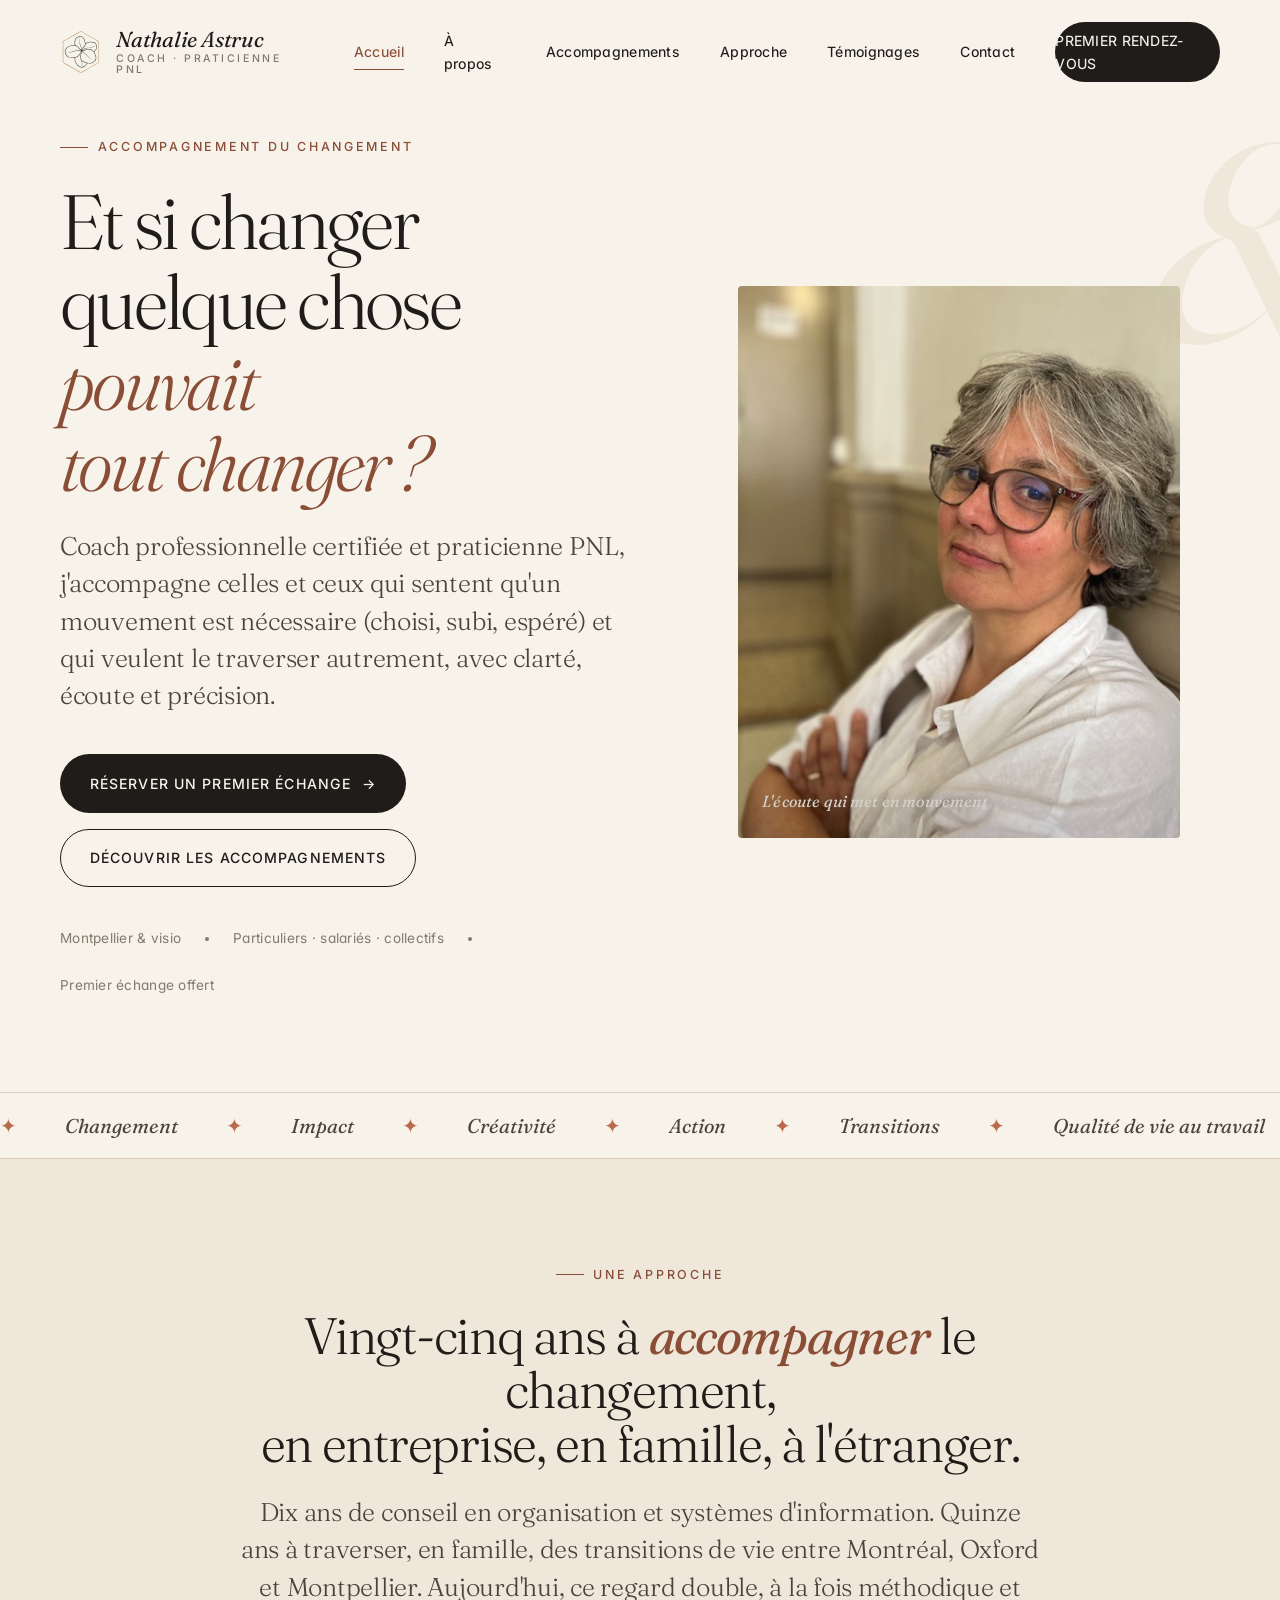
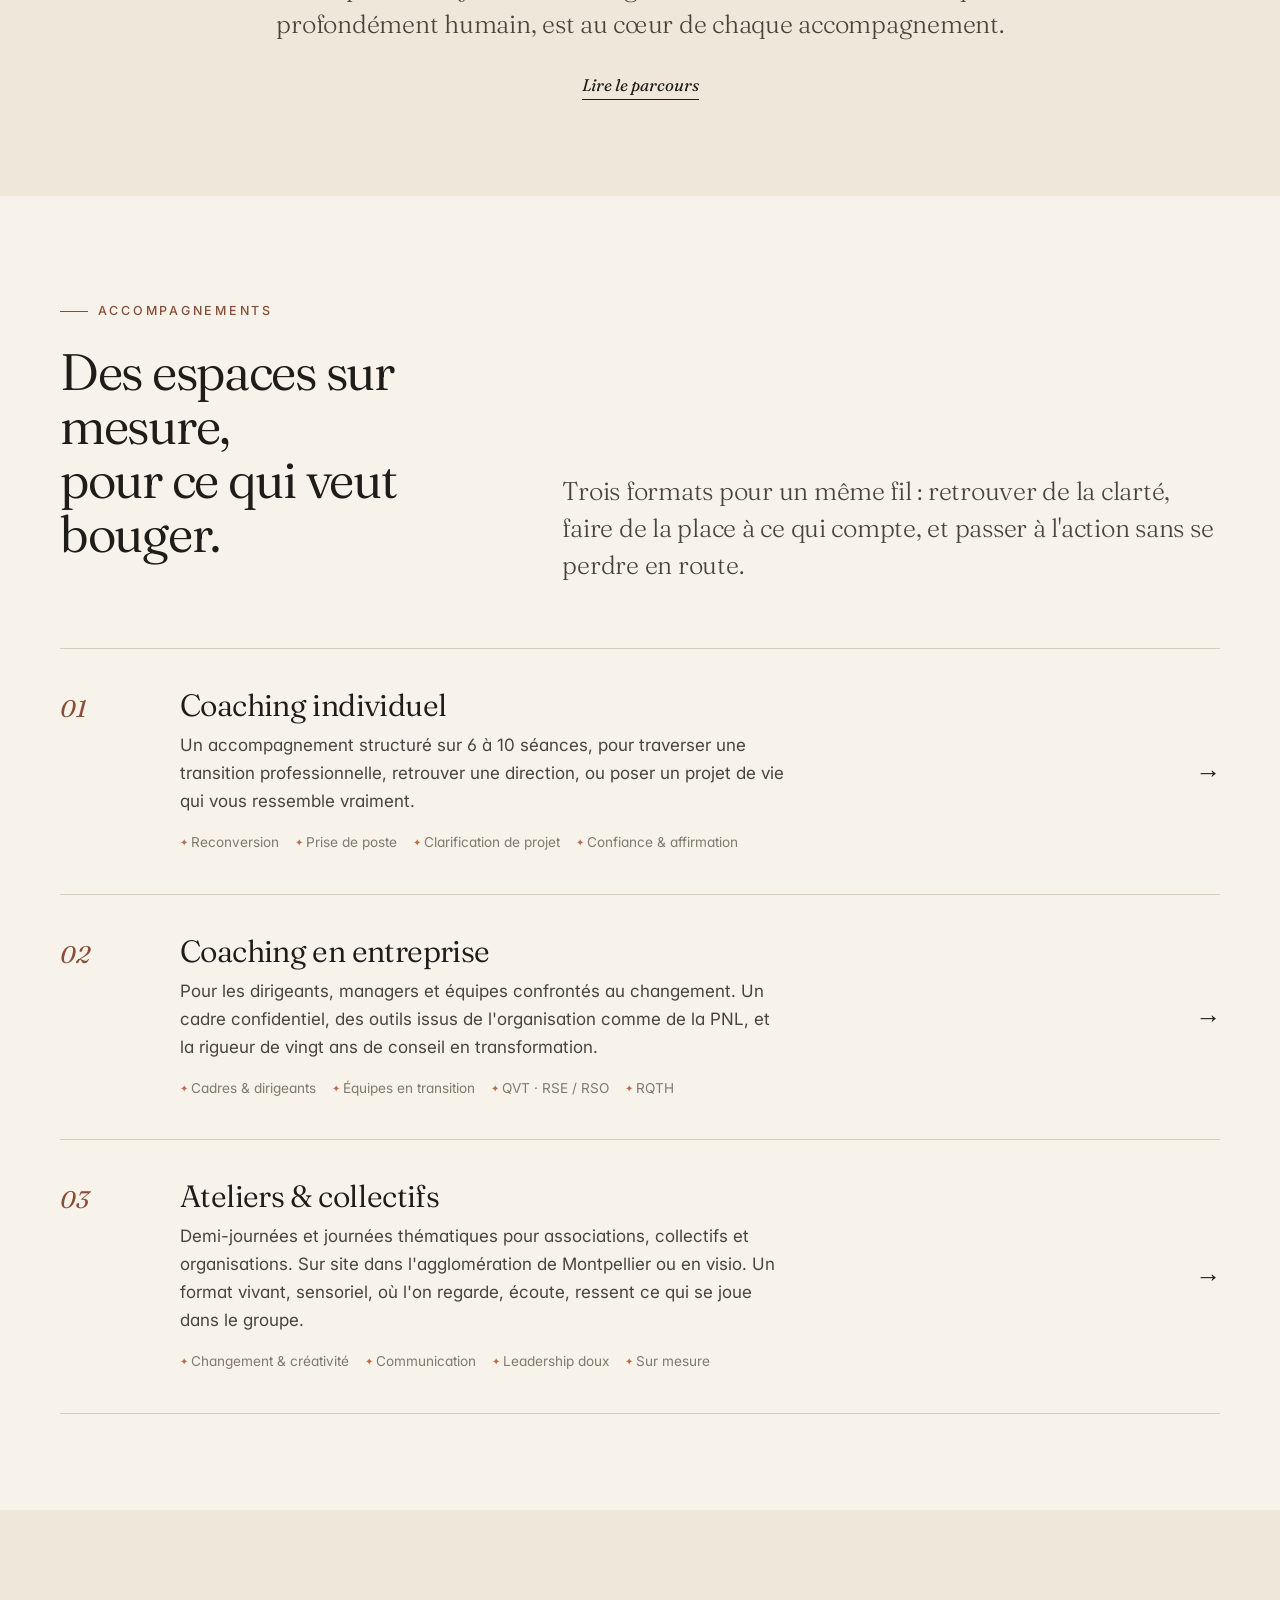
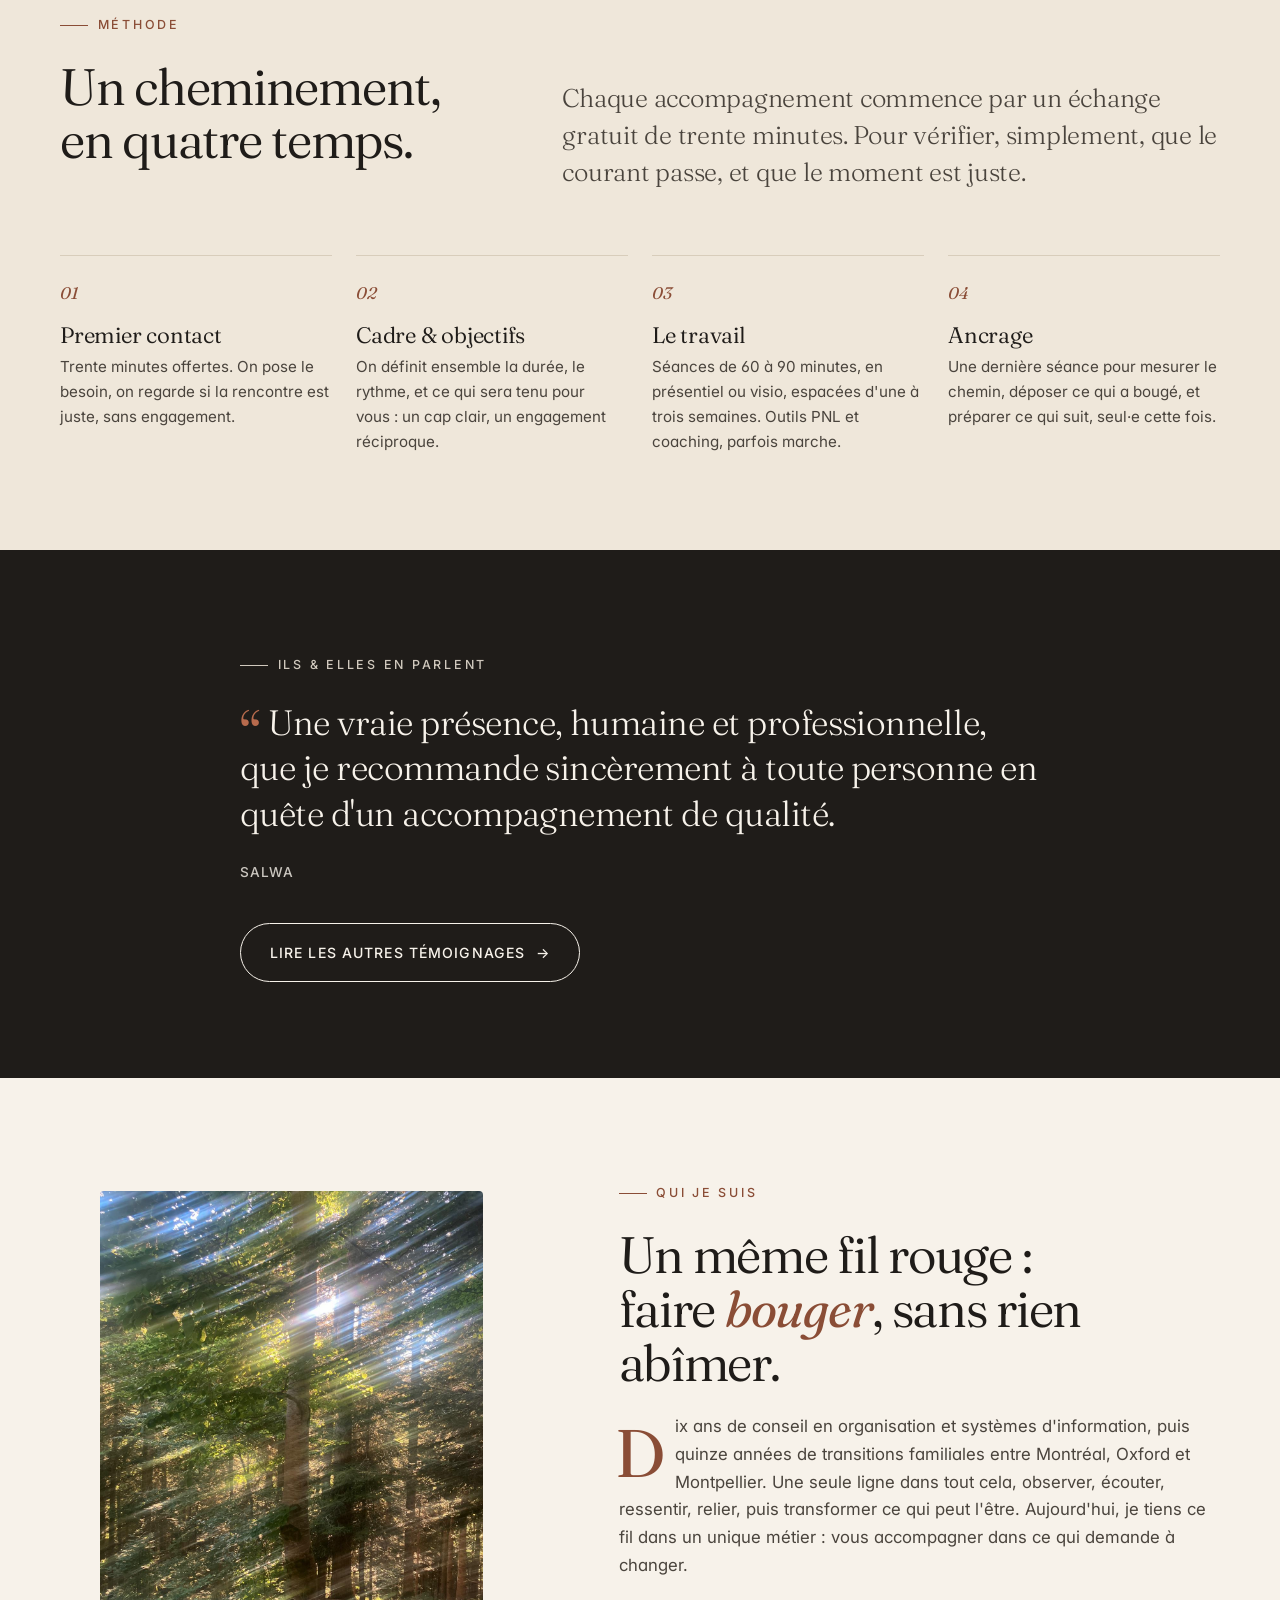
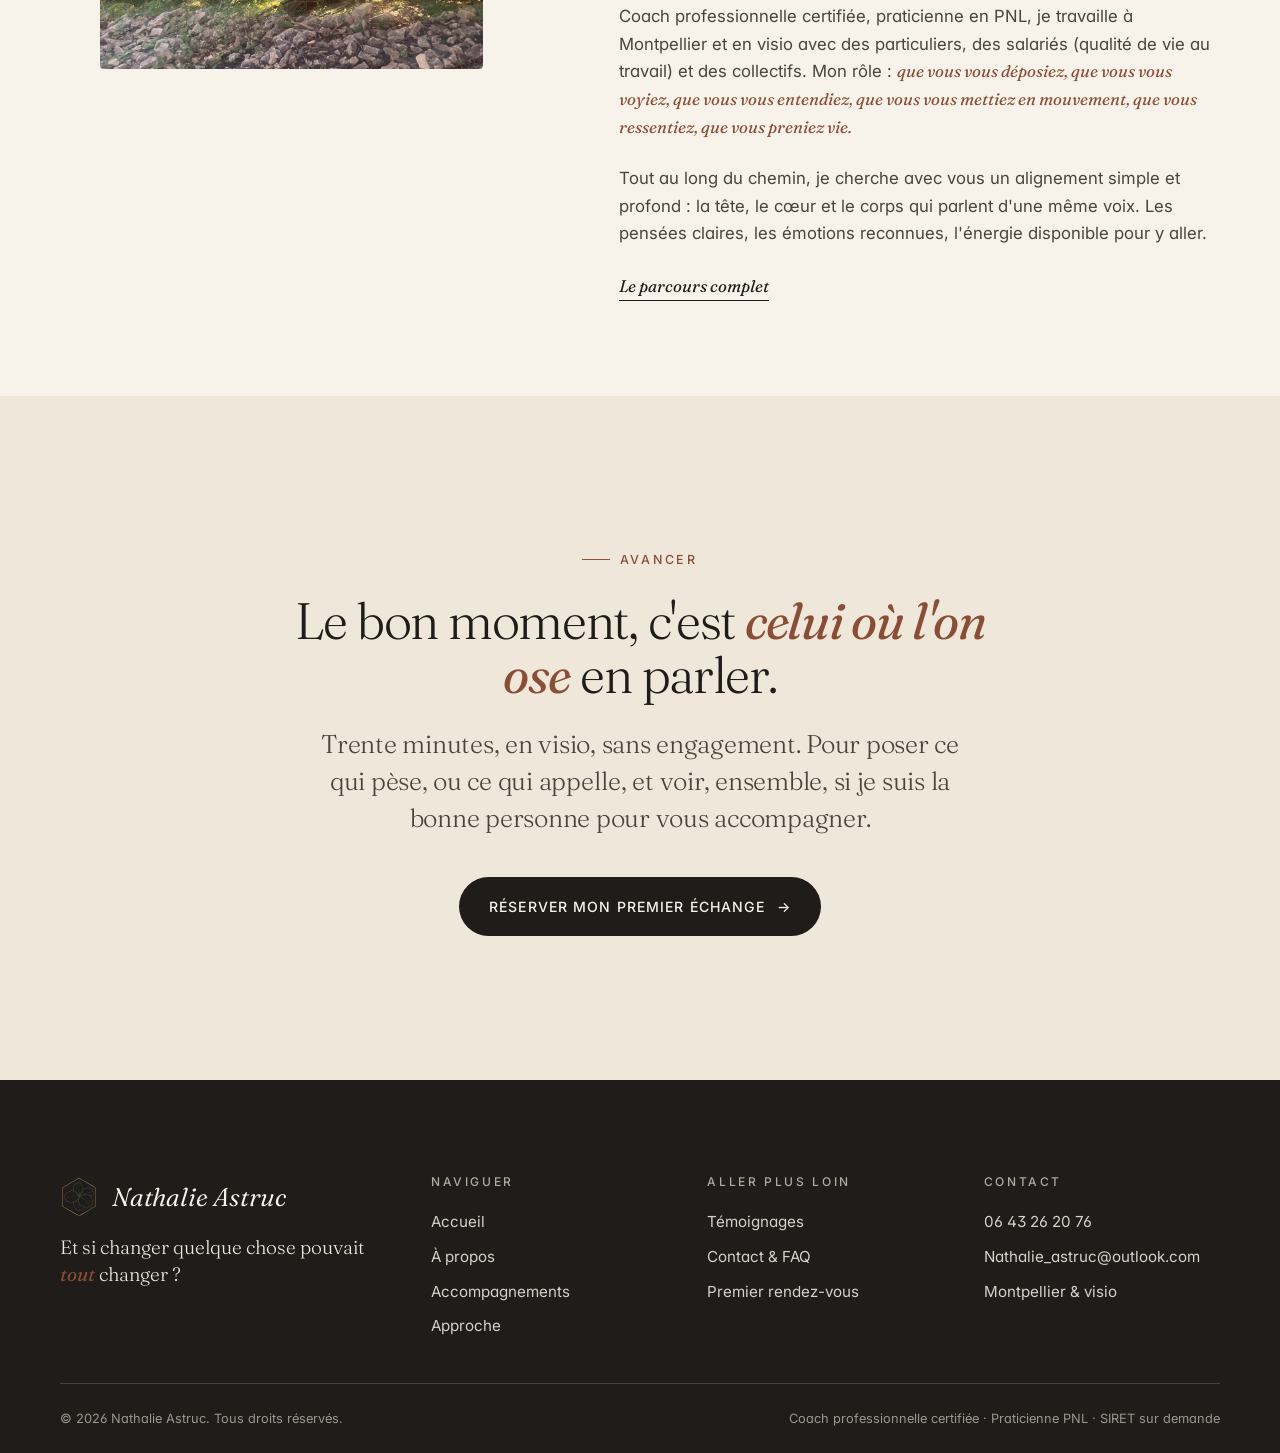
==== commit dedd3d01: "Merge branch 'claude/replace-scene-svg-HsWPo' Replace scene SVG illustration on the homepage bio tea" ====
--- a/index.html
+++ b/index.html
@@ -3,7 +3,7 @@
 <head>
 <meta charset="utf-8"/>
 <meta name="viewport" content="width=device-width, initial-scale=1"/>
-<title>Nathalie Astruc — Coach professionnelle certifiée & praticienne PNL · Montpellier</title>
+<title>Nathalie Astruc · Coach professionnelle certifiée &amp; praticienne PNL · Montpellier</title>
 <meta name="description" content="Accompagnement du changement, coaching individuel et en entreprise, ateliers QVT-RSE. Avec Nathalie Astruc, coach professionnelle certifiée et praticienne PNL à Montpellier et en visio."/>
 <meta name="theme-color" content="#f7f2ea"/>
 <link rel="icon" href="assets/favicon.svg" type="image/svg+xml"/>
@@ -11,7 +11,7 @@
 <link rel="preconnect" href="https://fonts.gstatic.com" crossorigin/>
 <link href="https://fonts.googleapis.com/css2?family=Fraunces:ital,opsz,wght@0,9..144,300;0,9..144,350;0,9..144,400;0,9..144,500;1,9..144,300;1,9..144,400&family=Inter:wght@400;450;500&display=swap" rel="stylesheet"/>
 <link rel="stylesheet" href="styles/main.css"/>
-<meta property="og:title" content="Nathalie Astruc — Coach professionnelle certifiée & praticienne PNL"/>
+<meta property="og:title" content="Nathalie Astruc · Coach professionnelle certifiée &amp; praticienne PNL"/>
 <meta property="og:description" content="Et si changer quelque chose pouvait tout changer ? Accompagnement du changement à Montpellier et en visio."/>
 <meta property="og:type" content="website"/>
 <meta property="og:locale" content="fr_FR"/>
@@ -20,9 +20,12 @@
 
 <header class="site-header" id="siteHeader">
   <div class="container nav-inner">
-    <a class="brand" href="index.html" aria-label="Nathalie Astruc — accueil">
-      <span class="b-name">Nathalie Astruc</span>
-      <span class="b-role">Coach &middot; Praticienne PNL</span>
+    <a class="brand" href="index.html" aria-label="Nathalie Astruc, accueil">
+      <img class="brand-mark" src="assets/logo.svg" alt=""/>
+      <span class="brand-text">
+        <span class="b-name">Nathalie Astruc</span>
+        <span class="b-role">Coach &middot; Praticienne PNL</span>
+      </span>
     </a>
     <button class="nav-toggle" aria-expanded="false" aria-controls="primaryNav" aria-label="Ouvrir le menu">
       <span></span><span></span><span></span>
@@ -47,27 +50,29 @@
     <div class="container">
       <div class="hero-grid">
         <div class="hero-text reveal">
-          <span class="eyebrow">Coach &middot; Praticienne PNL</span>
+          <span class="eyebrow">Accompagnement du changement</span>
           <h1>Et si changer<br/>quelque chose<br/><span class="accent">pouvait tout&nbsp;changer&nbsp;?</span></h1>
-          <p class="lede">Coach professionnelle certifiée et praticienne <em>PNL</em>, j'accueille ce qui appelle&nbsp;— ce qui se voit, ce qui s'entend, ce qui respire en sourdine. Un mouvement qui veut advenir. Une voix qu'on n'avait pas encore osé écouter.</p>
+          <p class="lede">Coach professionnelle certifiée et praticienne PNL, j'accompagne celles et ceux qui sentent qu'un mouvement est nécessaire (choisi, subi, espéré) et qui veulent le traverser autrement, avec clarté, écoute et précision.</p>
 
           <div class="hero-cta">
             <a class="btn btn-primary" href="https://calendly.com/nathalie_astruc" target="_blank" rel="noopener">
               Réserver un premier échange <span class="arrow">→</span>
             </a>
-            <a class="btn btn-ghost" href="services.html">Découvrir le travail</a>
+            <a class="btn btn-ghost" href="services.html">Découvrir les accompagnements</a>
           </div>
 
           <div class="hero-meta">
             <span>Montpellier &amp; visio</span>
             <span class="dot" aria-hidden="true"></span>
-            <span>Français &middot; Anglais</span>
+            <span>Particuliers &middot; salariés &middot; collectifs</span>
+            <span class="dot" aria-hidden="true"></span>
+            <span>Premier échange offert</span>
           </div>
         </div>
 
         <figure class="hero-portrait reveal">
-          <img src="assets/portrait.jpeg" alt="Portrait éditorial de Nathalie Astruc"/>
-          <figcaption class="hero-tag">— l'écoute qui met en mouvement</figcaption>
+          <img src="assets/portrait.jpeg" alt="Portrait de Nathalie Astruc"/>
+          <figcaption class="hero-tag">L'écoute qui met en mouvement</figcaption>
         </figure>
       </div>
     </div>
@@ -77,9 +82,9 @@
   <div class="marquee" aria-hidden="true">
     <div class="marquee-track">
       <span>Changement</span><span>Impact</span><span>Créativité</span><span>Action</span>
-      <span>Reconversion</span><span>Transitions</span><span>QVT &middot; RSE</span><span>Leadership</span>
+      <span>Transitions</span><span>Qualité de vie au travail</span><span>Leadership</span>
       <span>Changement</span><span>Impact</span><span>Créativité</span><span>Action</span>
-      <span>Reconversion</span><span>Transitions</span><span>QVT &middot; RSE</span><span>Leadership</span>
+      <span>Transitions</span><span>Qualité de vie au travail</span><span>Leadership</span>
     </div>
   </div>
 
@@ -87,9 +92,9 @@
   <section class="alt">
     <div class="container container-narrow center reveal">
       <span class="eyebrow" style="justify-content:center">Une approche</span>
-      <h2 style="font-weight:300">Le coaching, la <em>PNL</em>,<br/>et toute une vie passée à <em>accompagner</em><br/>ce qui demande à changer.</h2>
-      <p class="lede">Une attention fine à votre langue, à vos images intérieures, à la manière dont vous voyez, entendez, ressentez le monde&nbsp;— et la précision juste pour faire bouger ce qui le demande, sans rien abîmer.</p>
-      <a class="btn-link" href="a-propos.html">En dire plus, plus tard</a>
+      <h2 style="font-weight:300">Vingt-cinq ans à <em>accompagner</em> le changement,<br/>en entreprise, en famille, à l'étranger.</h2>
+      <p class="lede">Dix ans de conseil en organisation et systèmes d'information. Quinze ans à traverser, en famille, des transitions de vie entre Montréal, Oxford et Montpellier. Aujourd'hui, ce regard double, à la fois méthodique et profondément humain, est au cœur de chaque accompagnement.</p>
+      <a class="btn-link" href="a-propos.html">Lire le parcours</a>
     </div>
   </section>
 
@@ -98,10 +103,10 @@
     <div class="container">
       <div class="section-head reveal">
         <div>
-          <span class="eyebrow">Trois manières de travailler</span>
-          <h2>Des espaces sur mesure,<br/>pour ce qui veut <em>bouger</em>.</h2>
-        </div>
-        <p class="lede">Un même fil tendu&nbsp;: voir clair, entendre ce qui appelle, sentir ce qui retient — et se mettre en mouvement.</p>
+          <span class="eyebrow">Accompagnements</span>
+          <h2>Des espaces sur mesure,<br/>pour ce qui veut bouger.</h2>
+        </div>
+        <p class="lede">Trois formats pour un même fil&nbsp;: retrouver de la clarté, faire de la place à ce qui compte, et passer à l'action sans se perdre en route.</p>
       </div>
 
       <div class="reveal">
@@ -109,7 +114,10 @@
           <span class="service-num">01</span>
           <div class="service-body">
             <h3>Coaching individuel</h3>
-            <p>Un cycle pour traverser ce qui se présente. Une transition, un cap qui se cherche, un projet qui mûrit lentement. On regarde ce qui veut bouger, on l'écoute, on le pose dans des mots&nbsp;— et on avance.</p>
+            <p>Un accompagnement structuré sur 6 à 10 séances, pour traverser une transition professionnelle, retrouver une direction, ou poser un projet de vie qui vous ressemble vraiment.</p>
+            <ul>
+              <li>Reconversion</li><li>Prise de poste</li><li>Clarification de projet</li><li>Confiance &amp; affirmation</li>
+            </ul>
           </div>
           <span class="service-arrow">→</span>
         </a>
@@ -118,7 +126,10 @@
           <span class="service-num">02</span>
           <div class="service-body">
             <h3>Coaching en entreprise</h3>
-            <p>Pour les dirigeants, les managers, les équipes que le changement traverse — ou qui doivent en faire naître un. Un cadre confidentiel, l'oreille de quelqu'un qui sait, la précision de la <em>PNL</em>.</p>
+            <p>Pour les dirigeants, managers et équipes confrontés au changement. Un cadre confidentiel, des outils issus de l'organisation comme de la PNL, et la rigueur de vingt ans de conseil en transformation.</p>
+            <ul>
+              <li>Cadres &amp; dirigeants</li><li>Équipes en transition</li><li>QVT &middot; RSE / RSO</li><li>RQTH</li>
+            </ul>
           </div>
           <span class="service-arrow">→</span>
         </a>
@@ -127,7 +138,10 @@
           <span class="service-num">03</span>
           <div class="service-body">
             <h3>Ateliers &amp; collectifs</h3>
-            <p>Pour associations, collectifs, organisations. Vivant, créatif, sensoriel — où l'on regarde, où l'on écoute, où l'on goûte ce qui se passe entre les personnes. On repart avec quelque chose à tenir dans la main.</p>
+            <p>Demi-journées et journées thématiques pour associations, collectifs et organisations. Sur site dans l'agglomération de Montpellier ou en visio. Un format vivant, sensoriel, où l'on regarde, écoute, ressent ce qui se joue dans le groupe.</p>
+            <ul>
+              <li>Changement &amp; créativité</li><li>Communication</li><li>Leadership doux</li><li>Sur mesure</li>
+            </ul>
           </div>
           <span class="service-arrow">→</span>
         </a>
@@ -143,25 +157,25 @@
           <span class="eyebrow">Méthode</span>
           <h2>Un cheminement,<br/>en quatre temps.</h2>
         </div>
-        <p class="lede">Chaque accompagnement commence par un échange gratuit de trente minutes. Pour vérifier, simplement, que le courant passe — et que le moment est juste.</p>
+        <p class="lede">Chaque accompagnement commence par un échange gratuit de trente minutes. Pour vérifier, simplement, que le courant passe, et que le moment est juste.</p>
       </div>
 
       <div class="process reveal">
         <div class="process-step">
           <h4>Premier contact</h4>
-          <p>Un échange offert. On s'écoute. On regarde si le courant passe — sans engagement, sans pression.</p>
-        </div>
-        <div class="process-step">
-          <h4>Cadre &amp; cap</h4>
-          <p>On dessine ensemble les contours, le rythme, ce qui sera tenu pour vous. Un engagement réciproque, mis au clair.</p>
+          <p>Trente minutes offertes. On pose le besoin, on regarde si la rencontre est juste, sans engagement.</p>
+        </div>
+        <div class="process-step">
+          <h4>Cadre &amp; objectifs</h4>
+          <p>On définit ensemble la durée, le rythme, et ce qui sera tenu pour vous&nbsp;: un cap clair, un engagement réciproque.</p>
         </div>
         <div class="process-step">
           <h4>Le travail</h4>
-          <p>Séances en présentiel ou en visio. Coaching, <em>PNL</em>, écriture, parfois marche — selon ce qui ouvre.</p>
+          <p>Séances de 60&nbsp;à&nbsp;90 minutes, en présentiel ou visio, espacées d'une à trois semaines. Outils PNL et coaching, parfois marche.</p>
         </div>
         <div class="process-step">
           <h4>Ancrage</h4>
-          <p>On regarde le chemin, on dépose ce qui a bougé, on respire. Et la suite vous appartient.</p>
+          <p>Une dernière séance pour mesurer le chemin, déposer ce qui a bougé, et préparer ce qui suit, seul·e cette fois.</p>
         </div>
       </div>
     </div>
@@ -171,10 +185,10 @@
   <section class="dark">
     <div class="container container-narrow reveal">
       <span class="eyebrow">Ils &amp; elles en parlent</span>
-      <p class="testimonial-quote" style="color:#f7f2ea">Bien plus qu'une coach&nbsp;: une partenaire précieuse dans un chemin de transformation. Un espace sûr, encourageant, où l'on clarifie ce qu'on cherche, et où l'on trouve, soi-même, ses propres réponses.</p>
-      <p class="testimonial-author"><strong style="color:#f7f2ea">Sophie&nbsp;L.</strong></p>
+      <p class="testimonial-quote">Une vraie présence, humaine et professionnelle, que je recommande sincèrement à toute personne en quête d'un accompagnement de qualité.</p>
+      <p class="testimonial-author"><strong>Salwa</strong></p>
       <div style="margin-top:2.5rem">
-        <a class="btn btn-ghost" href="temoignages.html">Lire d'autres témoignages <span class="arrow">→</span></a>
+        <a class="btn btn-ghost" href="temoignages.html">Lire les autres témoignages <span class="arrow">→</span></a>
       </div>
     </div>
   </section>
@@ -188,10 +202,11 @@
         </figure>
         <div class="bio-text">
           <span class="eyebrow">Qui je suis</span>
-          <h2>Le couteau suisse,<br/>en plus calme.</h2>
-          <p>«&nbsp;Le couteau suisse&nbsp;» — c'est un mot que mes proches m'ont accolé un jour. Pendant longtemps, je l'ai pris comme une étiquette ambiguë. Puis j'ai compris qu'il disait, en réalité, ma façon d'être au monde&nbsp;: regarder, écouter, sentir, relier&nbsp;— et mettre en mouvement.</p>
-          <p>Aujourd'hui je rassemble cela dans un seul métier&nbsp;: vous accompagner dans ce qui demande à changer. Le fil rouge&nbsp;? <em>Du mouvement, mais sans brutalité.</em></p>
-          <a class="btn-link" href="a-propos.html">Pour en savoir un peu plus</a>
+          <h2>Un même fil rouge&nbsp;:<br/>faire <em>bouger</em>, sans rien abîmer.</h2>
+          <p>Dix ans de conseil en organisation et systèmes d'information, puis quinze années de transitions familiales entre Montréal, Oxford et Montpellier. Une seule ligne dans tout cela, observer, écouter, ressentir, relier, puis transformer ce qui peut l'être. Aujourd'hui, je tiens ce fil dans un unique métier&nbsp;: vous accompagner dans ce qui demande à changer.</p>
+          <p>Coach professionnelle certifiée, praticienne en PNL, je travaille à Montpellier et en visio avec des particuliers, des salariés (qualité de vie au travail) et des collectifs. Mon rôle&nbsp;: <em>que vous vous déposiez, que vous vous voyiez, que vous vous entendiez, que vous vous mettiez en mouvement, que vous ressentiez, que vous preniez vie.</em></p>
+          <p>Tout au long du chemin, je cherche avec vous un alignement simple et profond&nbsp;: la tête, le cœur et le corps qui parlent d'une même voix. Les pensées claires, les émotions reconnues, l'énergie disponible pour y aller.</p>
+          <a class="btn-link" href="a-propos.html">Le parcours complet</a>
         </div>
       </div>
     </div>
@@ -202,7 +217,7 @@
     <div class="container container-narrow reveal">
       <span class="eyebrow" style="justify-content:center">Avancer</span>
       <h2>Le bon moment, c'est <em>celui où l'on ose</em> en parler.</h2>
-      <p class="lede">Trente minutes, en visio, sans engagement. Pour poser ce qui pèse — ou ce qui appelle — et voir, ensemble, si je suis la bonne personne pour vous accompagner.</p>
+      <p class="lede">Trente minutes, en visio, sans engagement. Pour poser ce qui pèse, ou ce qui appelle, et voir, ensemble, si je suis la bonne personne pour vous accompagner.</p>
       <a class="btn btn-primary" href="https://calendly.com/nathalie_astruc" target="_blank" rel="noopener">
         Réserver mon premier échange <span class="arrow">→</span>
       </a>
@@ -215,7 +230,7 @@
   <div class="container">
     <div class="footer-top">
       <div>
-        <p class="footer-brand">Nathalie Astruc</p>
+        <p class="footer-brand"><img class="footer-mark" src="assets/logo.svg" alt=""/>Nathalie Astruc</p>
         <p class="footer-tagline">Et si changer quelque chose pouvait <em>tout</em> changer&nbsp;?</p>
       </div>
       <div>
@@ -239,7 +254,7 @@
       </div>
     </div>
     <div class="footer-bottom">
-      <span>© <span id="year">2026</span> Nathalie Astruc — Tous droits réservés.</span>
+      <span>© <span id="year">2026</span> Nathalie Astruc. Tous droits réservés.</span>
       <span>Coach professionnelle certifiée &middot; Praticienne PNL &middot; SIRET sur demande</span>
     </div>
   </div>
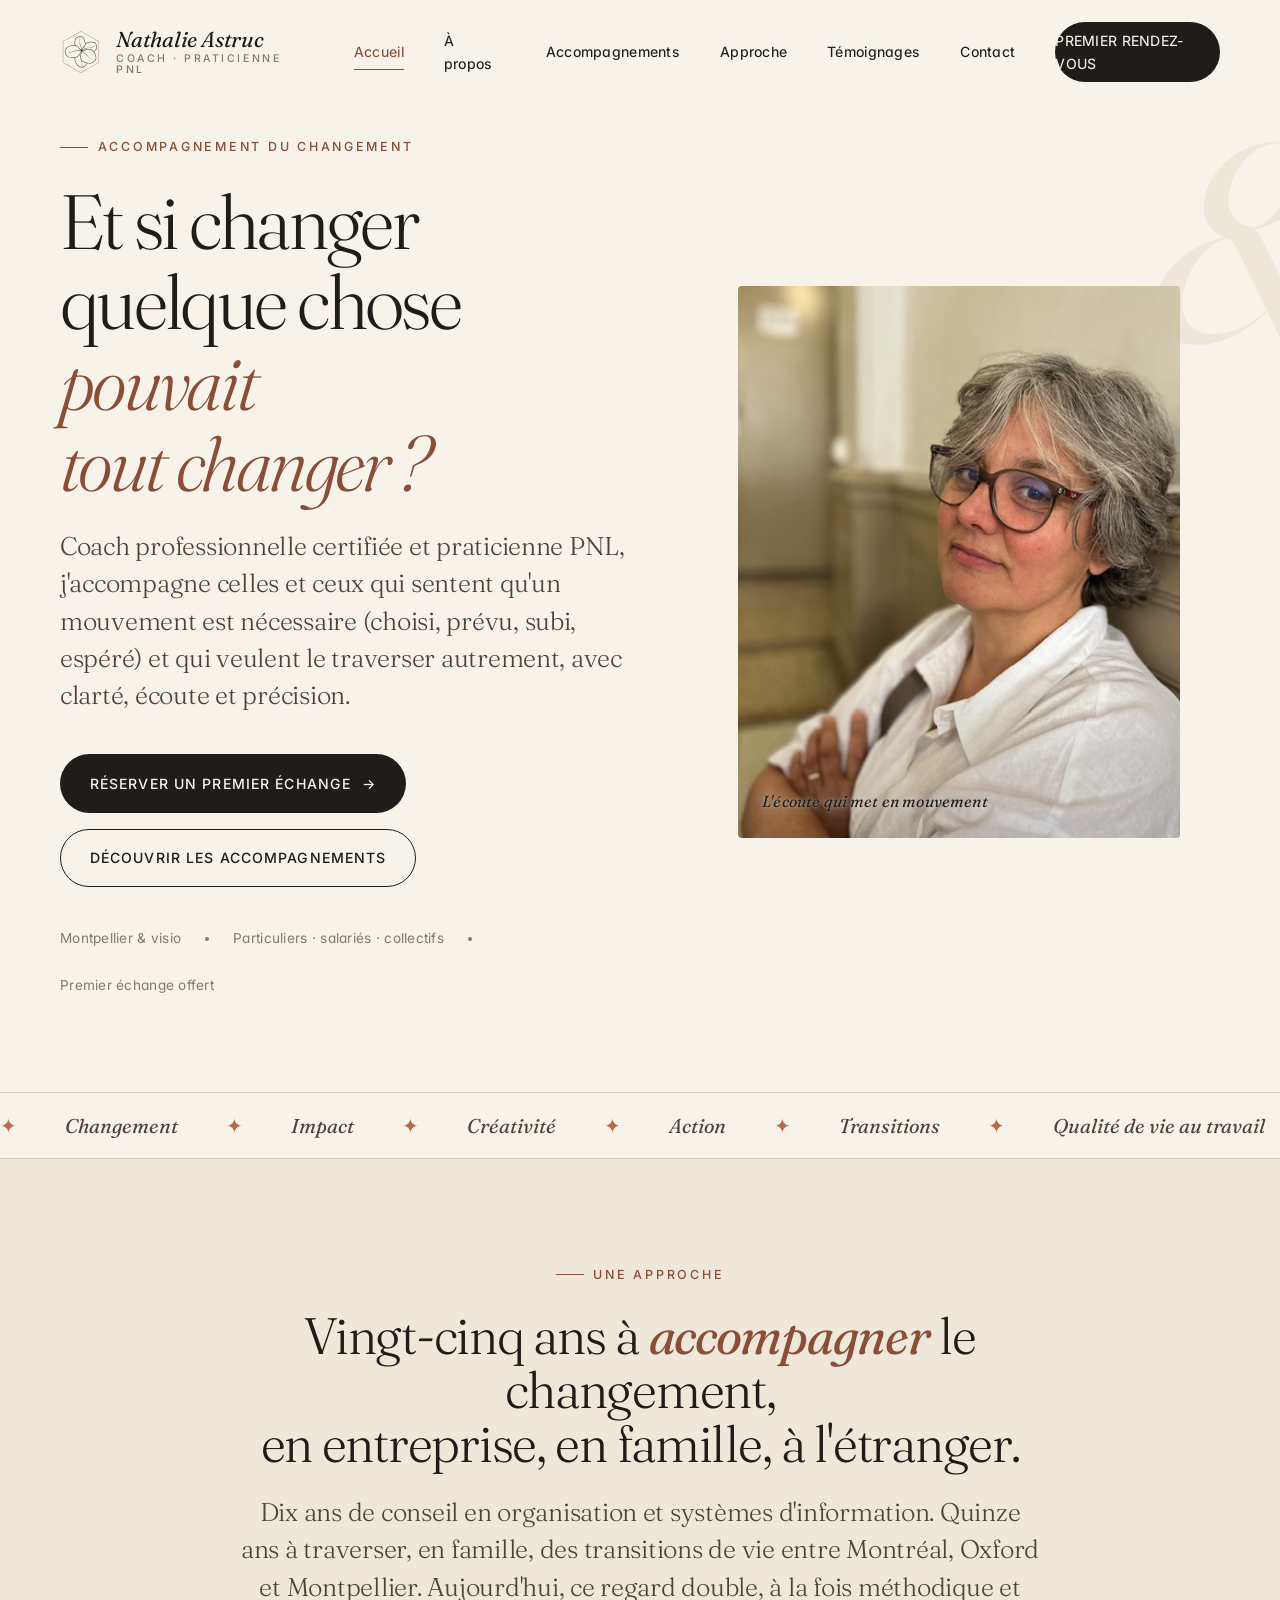
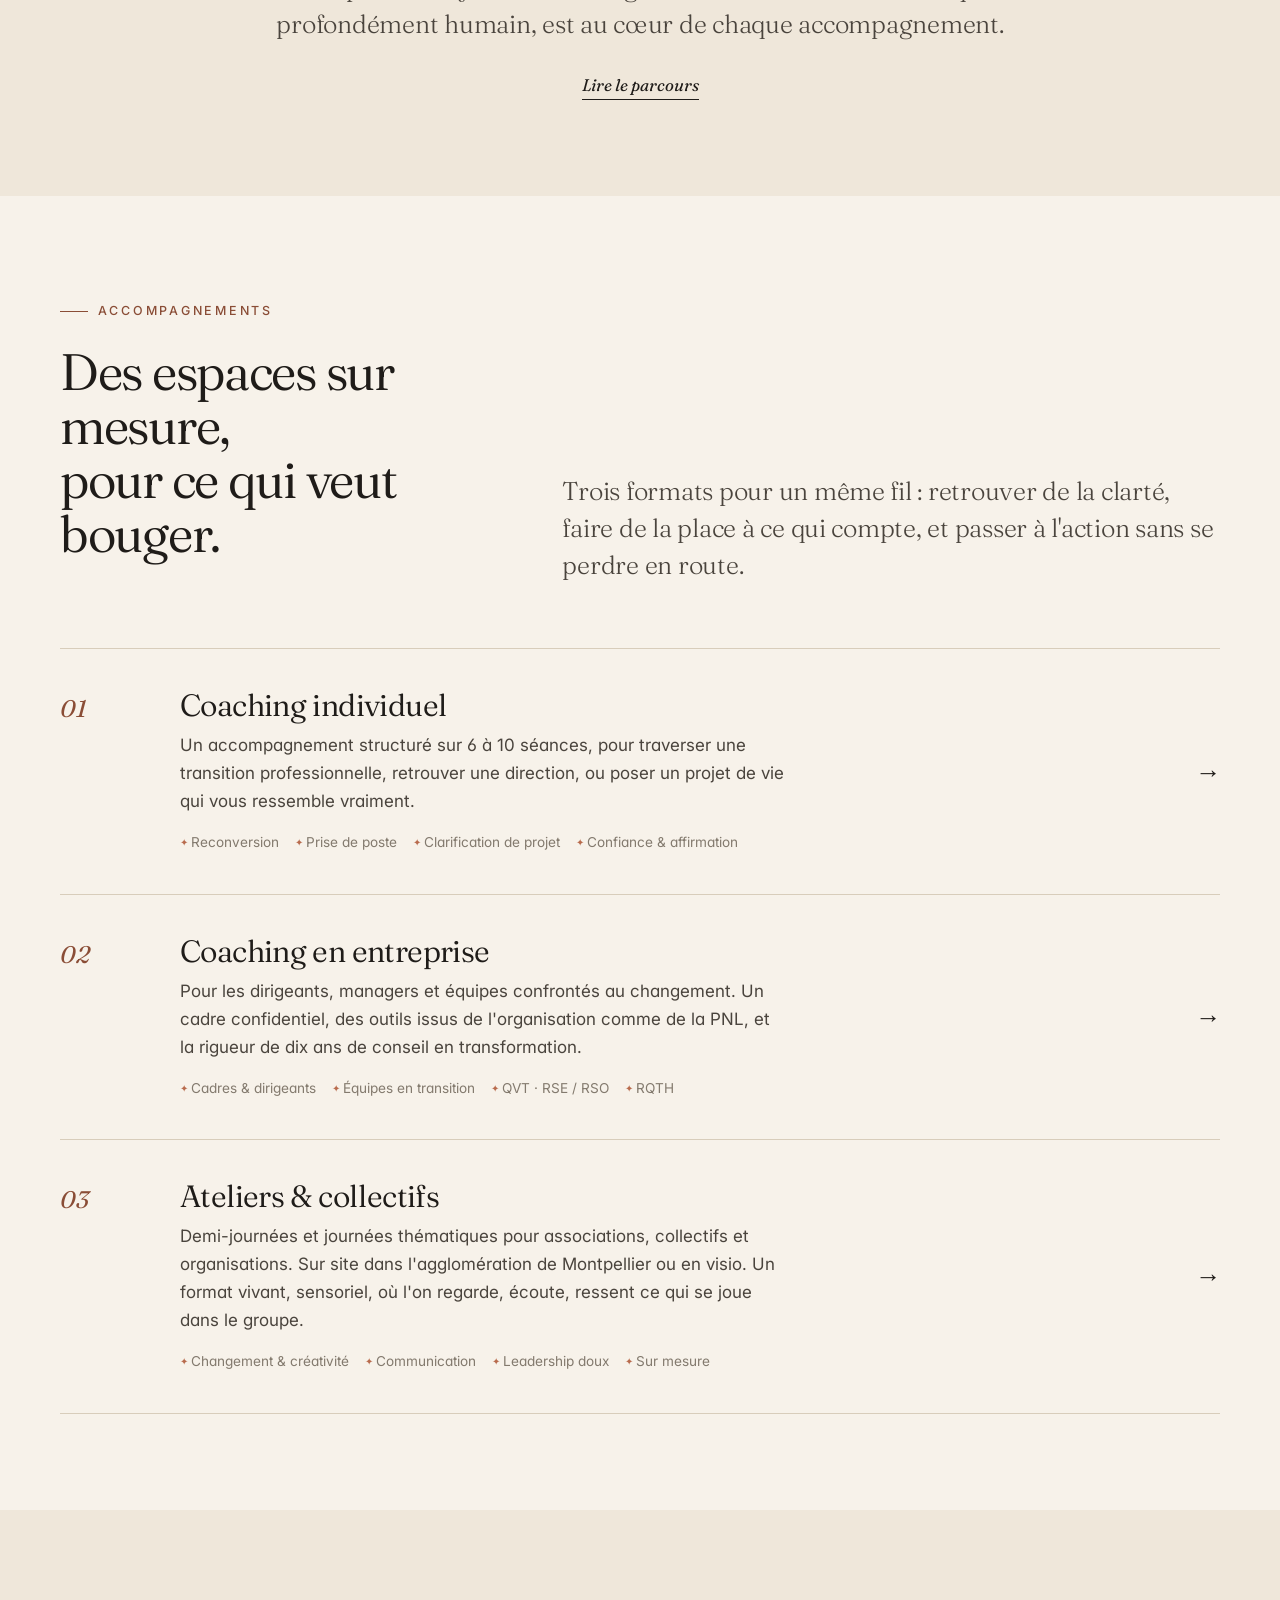
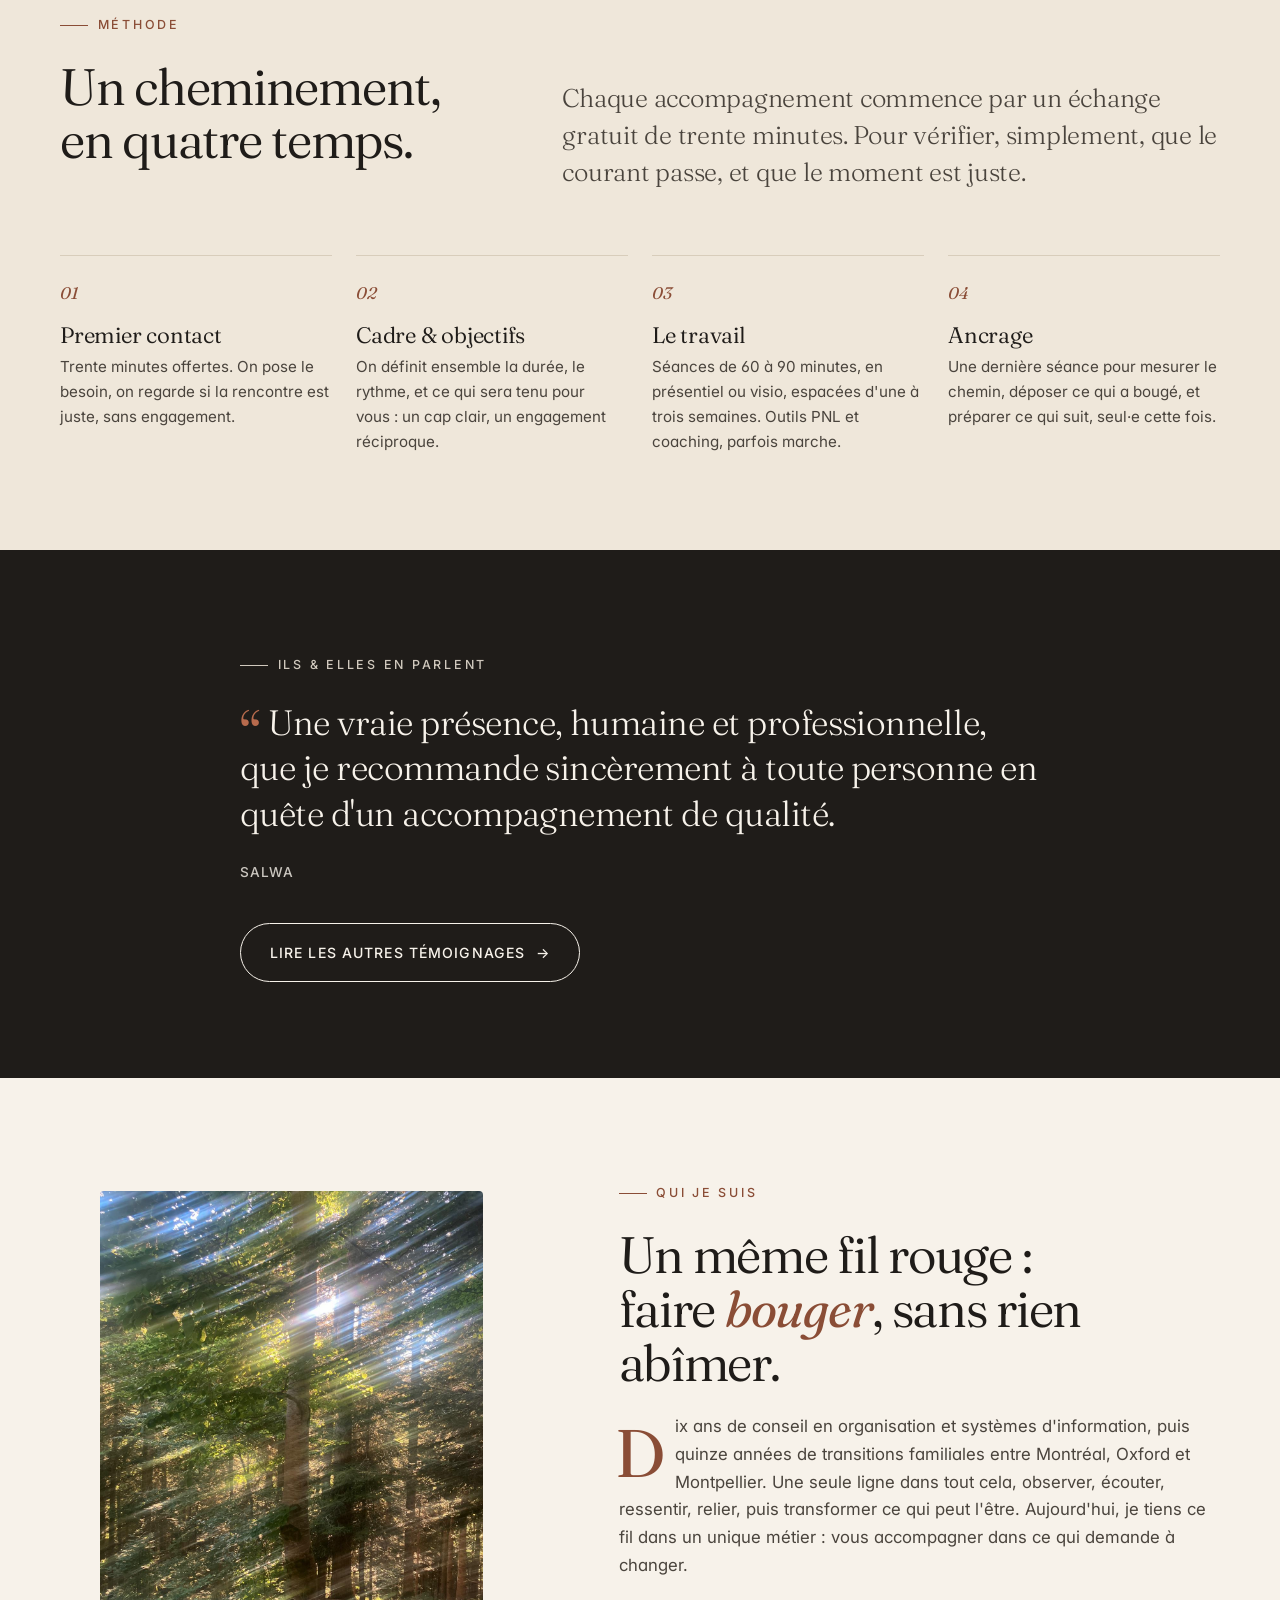
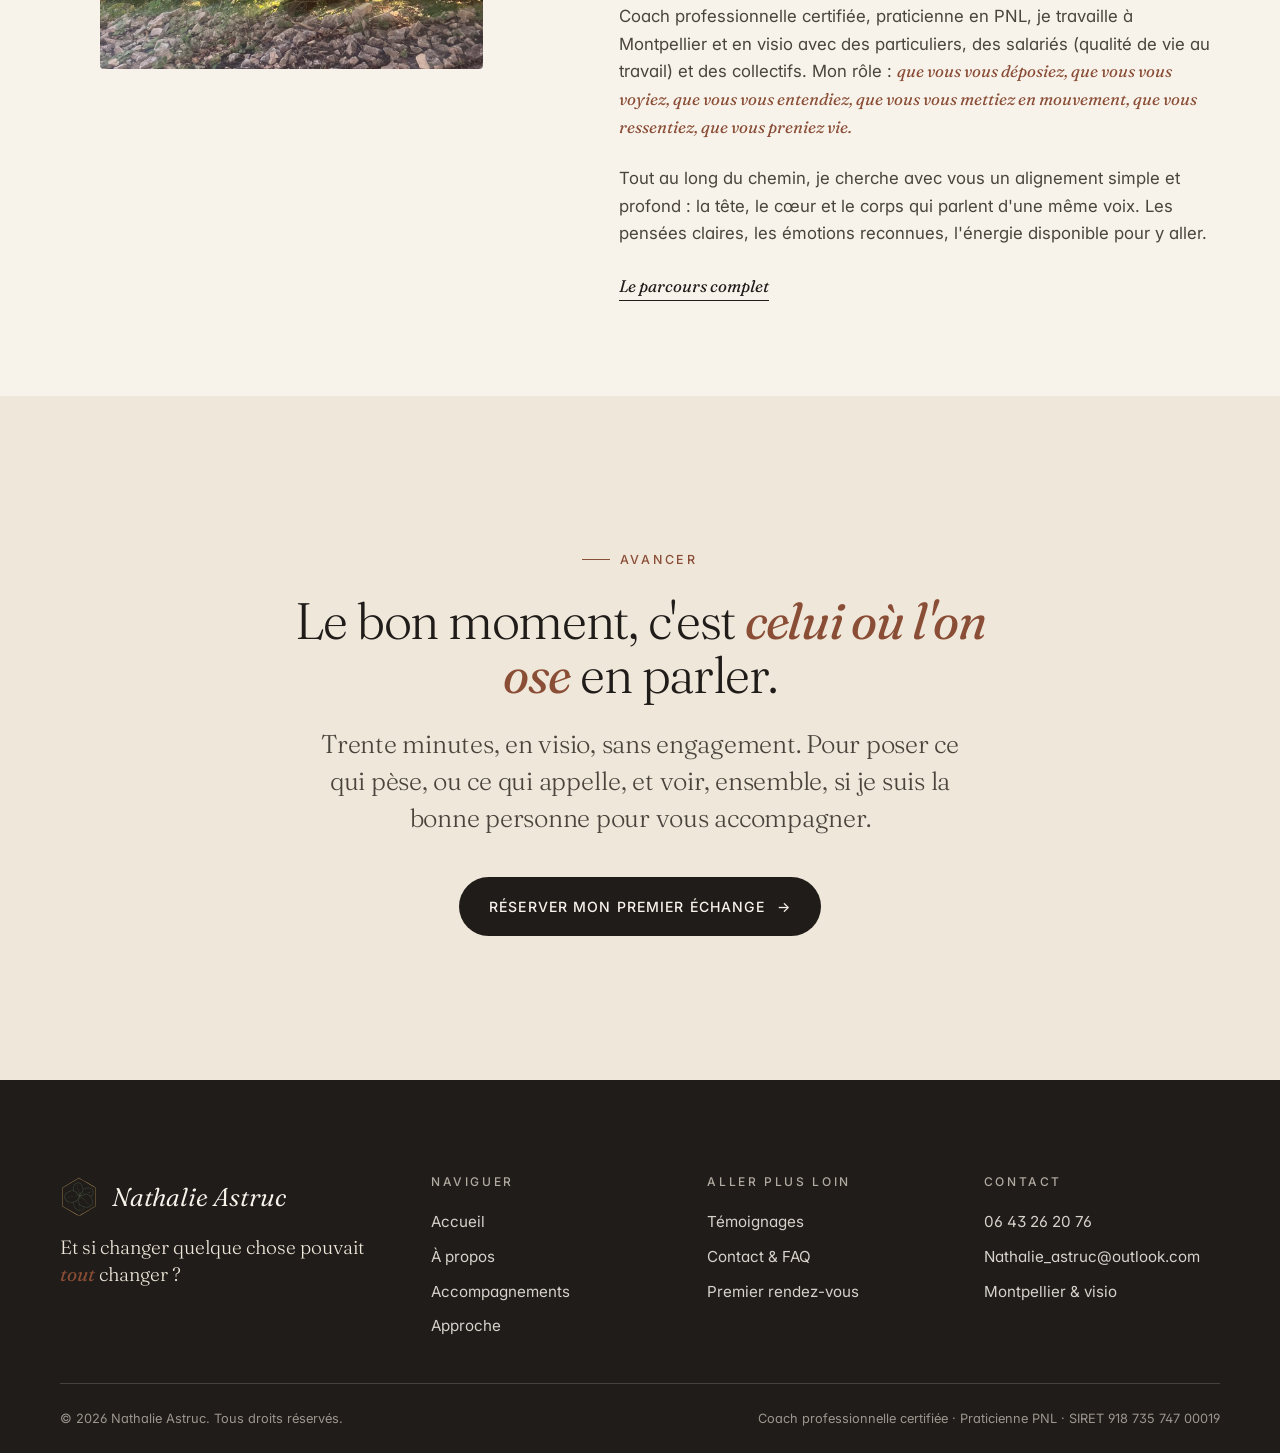
==== commit 2aabd909: "Ajuster page Accompagnements, FAQ, lisibilité et SIRET - Accompagnements : remettre le bloc « Pour q" ====
--- a/index.html
+++ b/index.html
@@ -52,7 +52,7 @@
         <div class="hero-text reveal">
           <span class="eyebrow">Accompagnement du changement</span>
           <h1>Et si changer<br/>quelque chose<br/><span class="accent">pouvait tout&nbsp;changer&nbsp;?</span></h1>
-          <p class="lede">Coach professionnelle certifiée et praticienne PNL, j'accompagne celles et ceux qui sentent qu'un mouvement est nécessaire (choisi, subi, espéré) et qui veulent le traverser autrement, avec clarté, écoute et précision.</p>
+          <p class="lede">Coach professionnelle certifiée et praticienne PNL, j'accompagne celles et ceux qui sentent qu'un mouvement est nécessaire (choisi, prévu, subi, espéré) et qui veulent le traverser autrement, avec clarté, écoute et précision.</p>
 
           <div class="hero-cta">
             <a class="btn btn-primary" href="https://calendly.com/nathalie_astruc" target="_blank" rel="noopener">
@@ -126,7 +126,7 @@
           <span class="service-num">02</span>
           <div class="service-body">
             <h3>Coaching en entreprise</h3>
-            <p>Pour les dirigeants, managers et équipes confrontés au changement. Un cadre confidentiel, des outils issus de l'organisation comme de la PNL, et la rigueur de vingt ans de conseil en transformation.</p>
+            <p>Pour les dirigeants, managers et équipes confrontés au changement. Un cadre confidentiel, des outils issus de l'organisation comme de la PNL, et la rigueur de dix ans de conseil en transformation.</p>
             <ul>
               <li>Cadres &amp; dirigeants</li><li>Équipes en transition</li><li>QVT &middot; RSE / RSO</li><li>RQTH</li>
             </ul>
@@ -255,7 +255,7 @@
     </div>
     <div class="footer-bottom">
       <span>© <span id="year">2026</span> Nathalie Astruc. Tous droits réservés.</span>
-      <span>Coach professionnelle certifiée &middot; Praticienne PNL &middot; SIRET sur demande</span>
+      <span>Coach professionnelle certifiée &middot; Praticienne PNL &middot; SIRET 918&nbsp;735&nbsp;747&nbsp;00019</span>
     </div>
   </div>
 </footer>
--- a/styles/main.css
+++ b/styles/main.css
@@ -404,9 +404,9 @@
   font-family: var(--f-serif);
   font-style: italic;
   font-size: 1rem;
-  color: var(--c-paper);
+  color: var(--c-ink);
   letter-spacing: 0.01em;
-  text-shadow: 0 2px 18px rgba(0,0,0,0.4);
+  text-shadow: 0 1px 14px rgba(247,242,234,0.85), 0 0 3px rgba(247,242,234,0.7);
 }
 
 @media (max-width: 880px) {
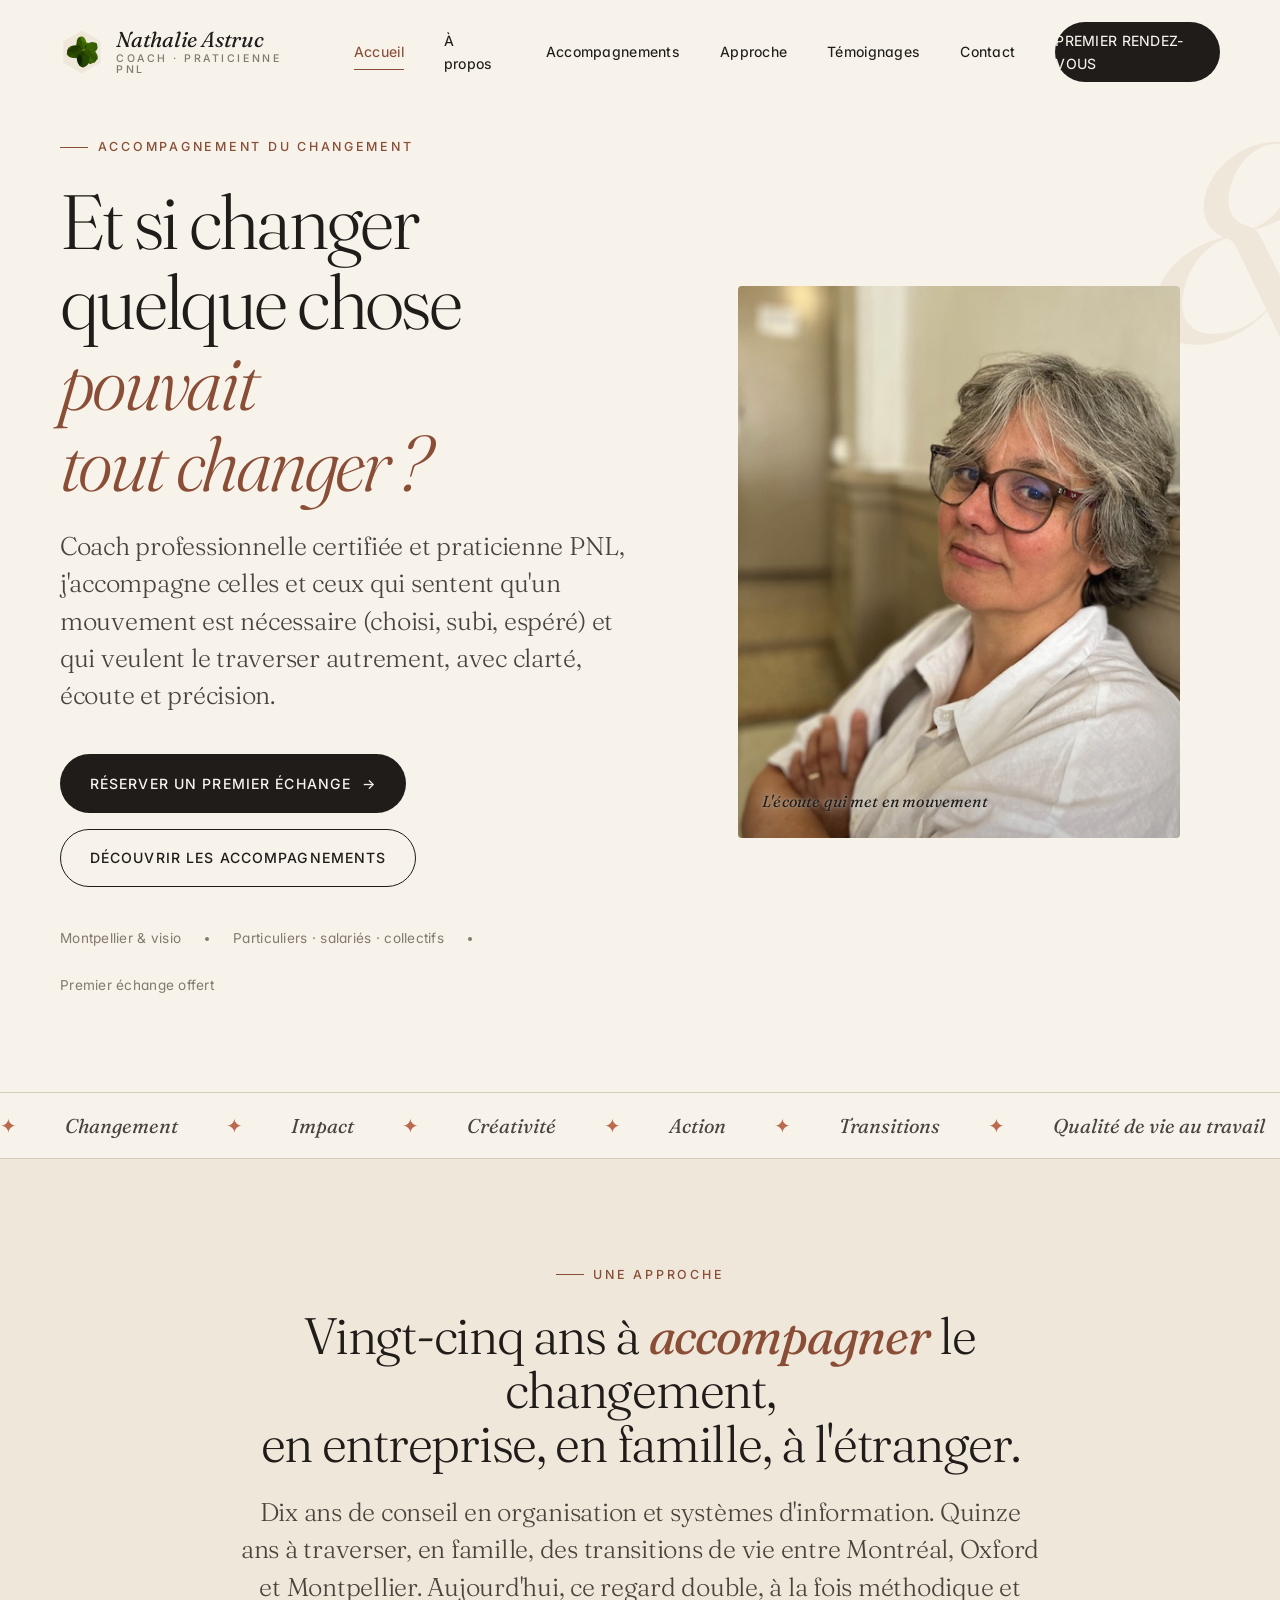
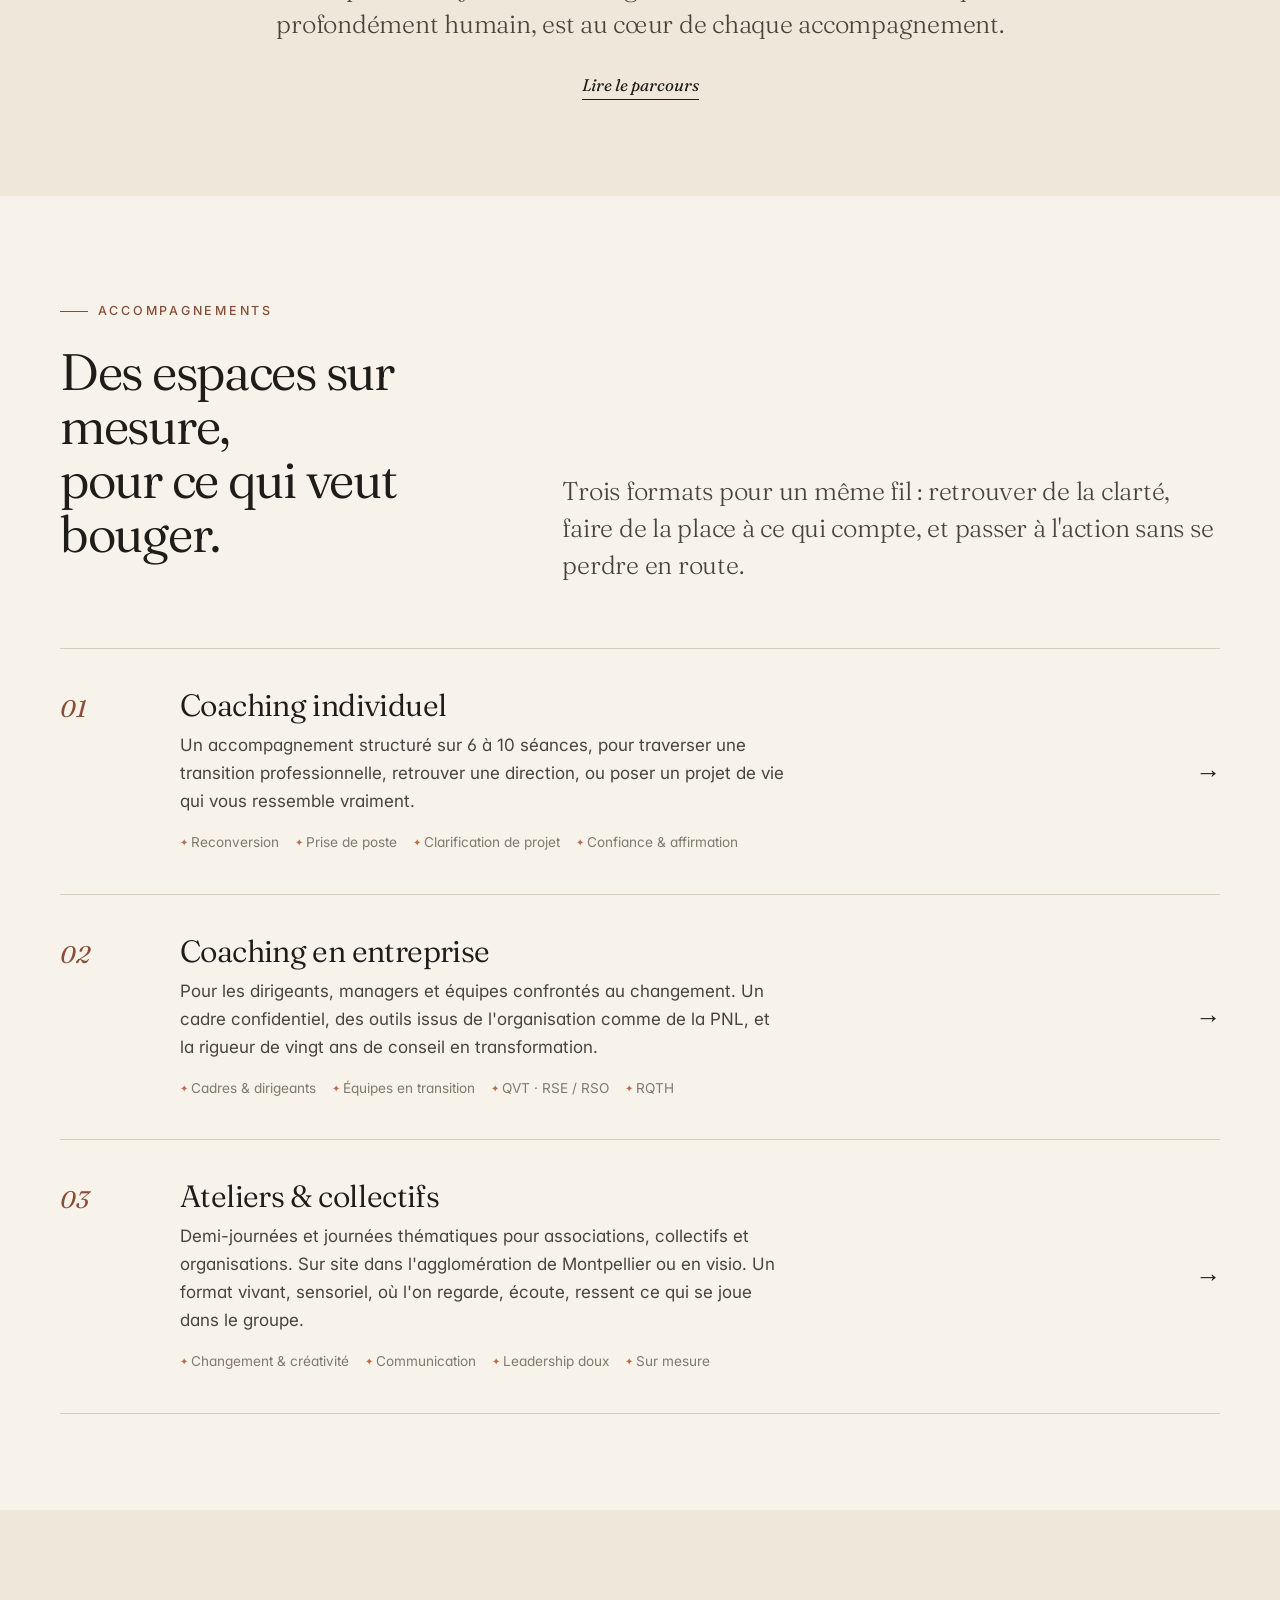
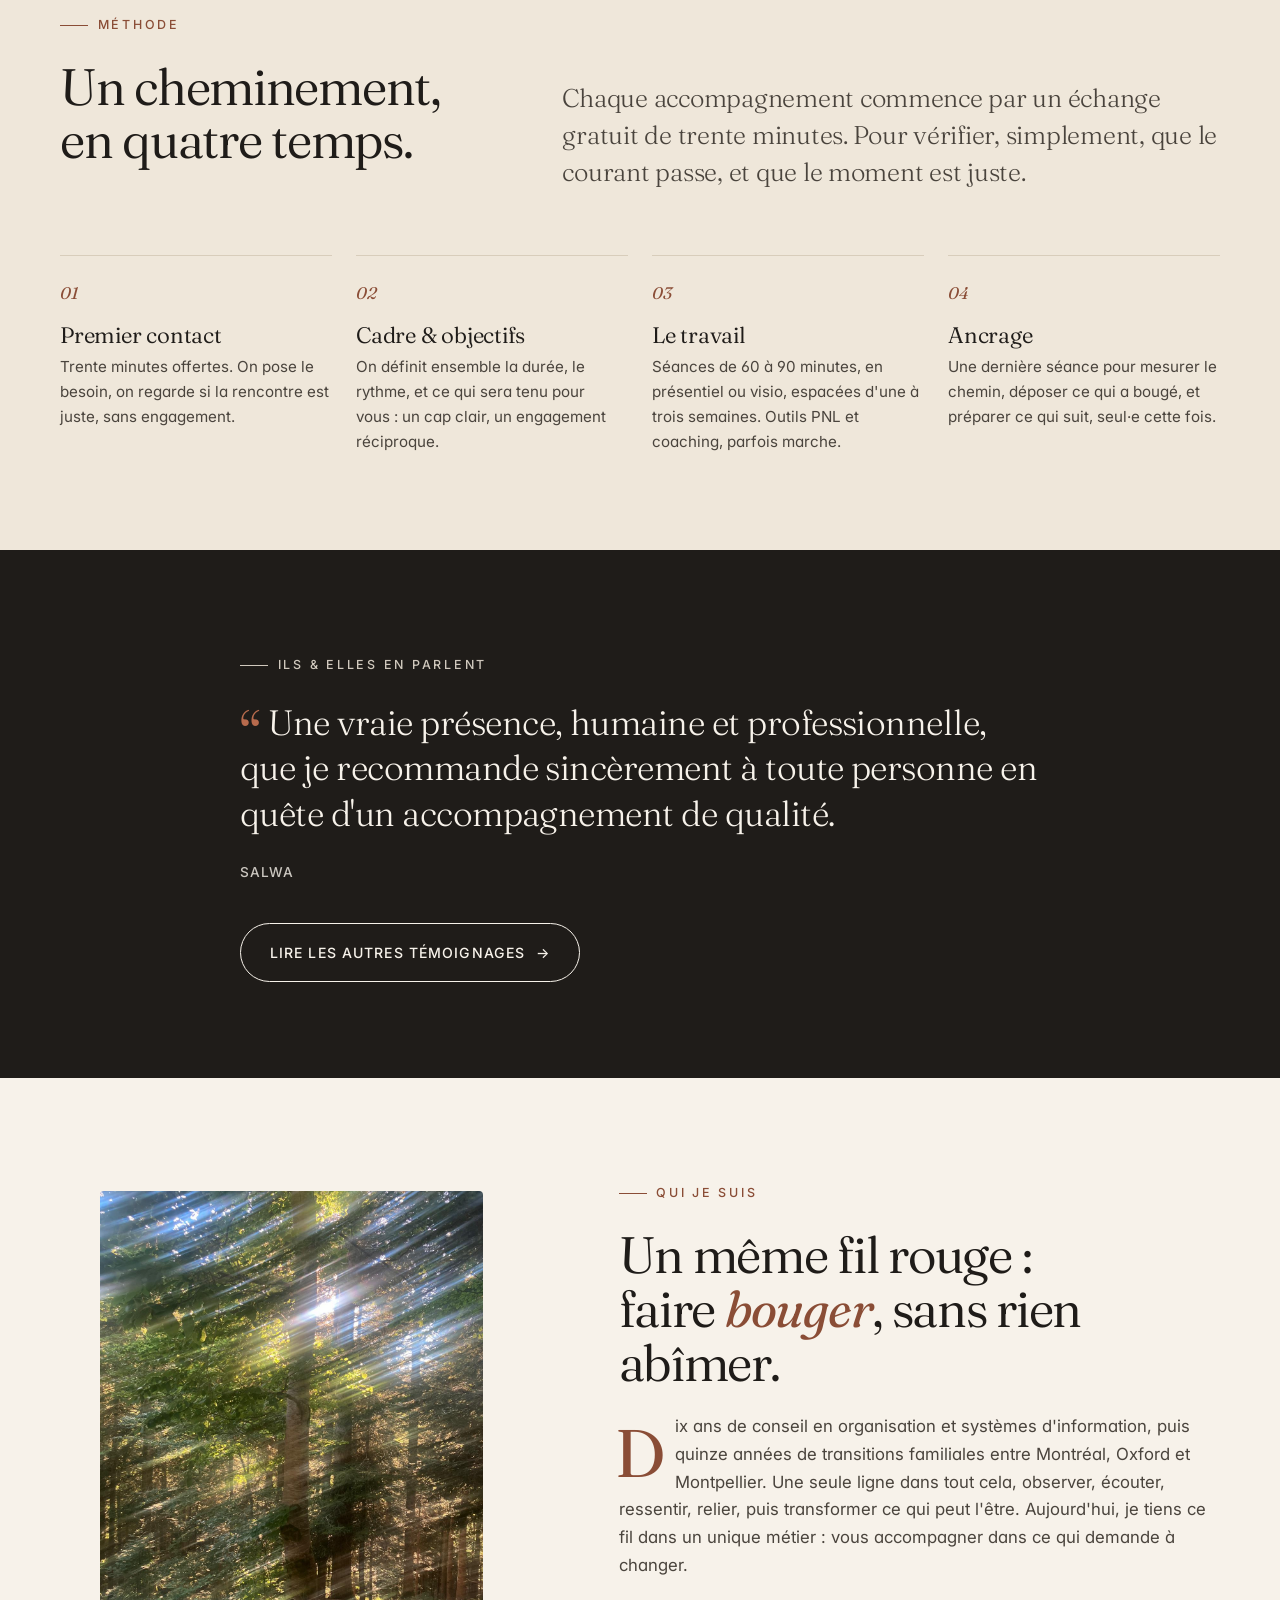
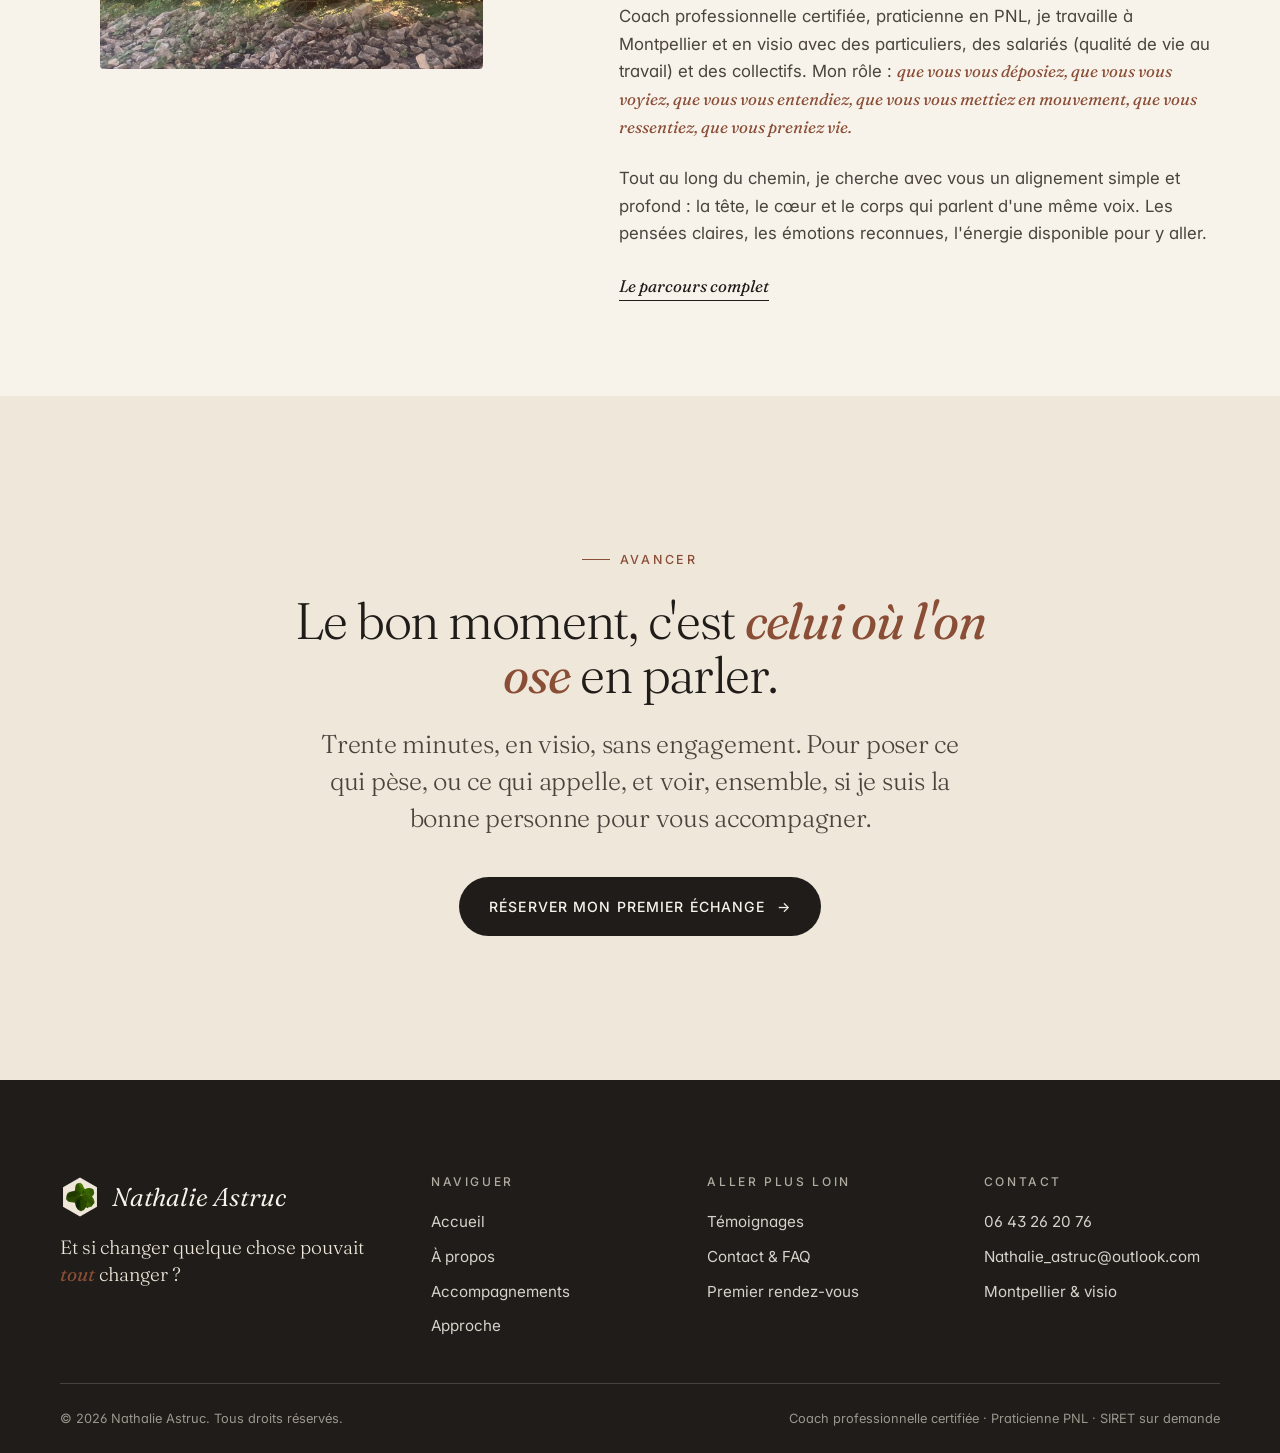
==== commit 483843a4: "Intégrer le nouveau logo trèfle (marque + favicons) - Marque principale : remplacement du logo par l" ====
--- a/index.html
+++ b/index.html
@@ -7,6 +7,8 @@
 <meta name="description" content="Accompagnement du changement, coaching individuel et en entreprise, ateliers QVT-RSE. Avec Nathalie Astruc, coach professionnelle certifiée et praticienne PNL à Montpellier et en visio."/>
 <meta name="theme-color" content="#f7f2ea"/>
 <link rel="icon" href="assets/favicon.svg" type="image/svg+xml"/>
+<link rel="icon" type="image/png" sizes="32x32" href="assets/favicon-32.png"/>
+<link rel="apple-touch-icon" href="assets/favicon-180.png"/>
 <link rel="preconnect" href="https://fonts.googleapis.com"/>
 <link rel="preconnect" href="https://fonts.gstatic.com" crossorigin/>
 <link href="https://fonts.googleapis.com/css2?family=Fraunces:ital,opsz,wght@0,9..144,300;0,9..144,350;0,9..144,400;0,9..144,500;1,9..144,300;1,9..144,400&family=Inter:wght@400;450;500&display=swap" rel="stylesheet"/>
@@ -52,7 +54,7 @@
         <div class="hero-text reveal">
           <span class="eyebrow">Accompagnement du changement</span>
           <h1>Et si changer<br/>quelque chose<br/><span class="accent">pouvait tout&nbsp;changer&nbsp;?</span></h1>
-          <p class="lede">Coach professionnelle certifiée et praticienne PNL, j'accompagne celles et ceux qui sentent qu'un mouvement est nécessaire (choisi, prévu, subi, espéré) et qui veulent le traverser autrement, avec clarté, écoute et précision.</p>
+          <p class="lede">Coach professionnelle certifiée et praticienne PNL, j'accompagne celles et ceux qui sentent qu'un mouvement est nécessaire (choisi, subi, espéré) et qui veulent le traverser autrement, avec clarté, écoute et précision.</p>
 
           <div class="hero-cta">
             <a class="btn btn-primary" href="https://calendly.com/nathalie_astruc" target="_blank" rel="noopener">
@@ -126,7 +128,7 @@
           <span class="service-num">02</span>
           <div class="service-body">
             <h3>Coaching en entreprise</h3>
-            <p>Pour les dirigeants, managers et équipes confrontés au changement. Un cadre confidentiel, des outils issus de l'organisation comme de la PNL, et la rigueur de dix ans de conseil en transformation.</p>
+            <p>Pour les dirigeants, managers et équipes confrontés au changement. Un cadre confidentiel, des outils issus de l'organisation comme de la PNL, et la rigueur de vingt ans de conseil en transformation.</p>
             <ul>
               <li>Cadres &amp; dirigeants</li><li>Équipes en transition</li><li>QVT &middot; RSE / RSO</li><li>RQTH</li>
             </ul>
@@ -255,7 +257,7 @@
     </div>
     <div class="footer-bottom">
       <span>© <span id="year">2026</span> Nathalie Astruc. Tous droits réservés.</span>
-      <span>Coach professionnelle certifiée &middot; Praticienne PNL &middot; SIRET 918&nbsp;735&nbsp;747&nbsp;00019</span>
+      <span>Coach professionnelle certifiée &middot; Praticienne PNL &middot; SIRET sur demande</span>
     </div>
   </div>
 </footer>
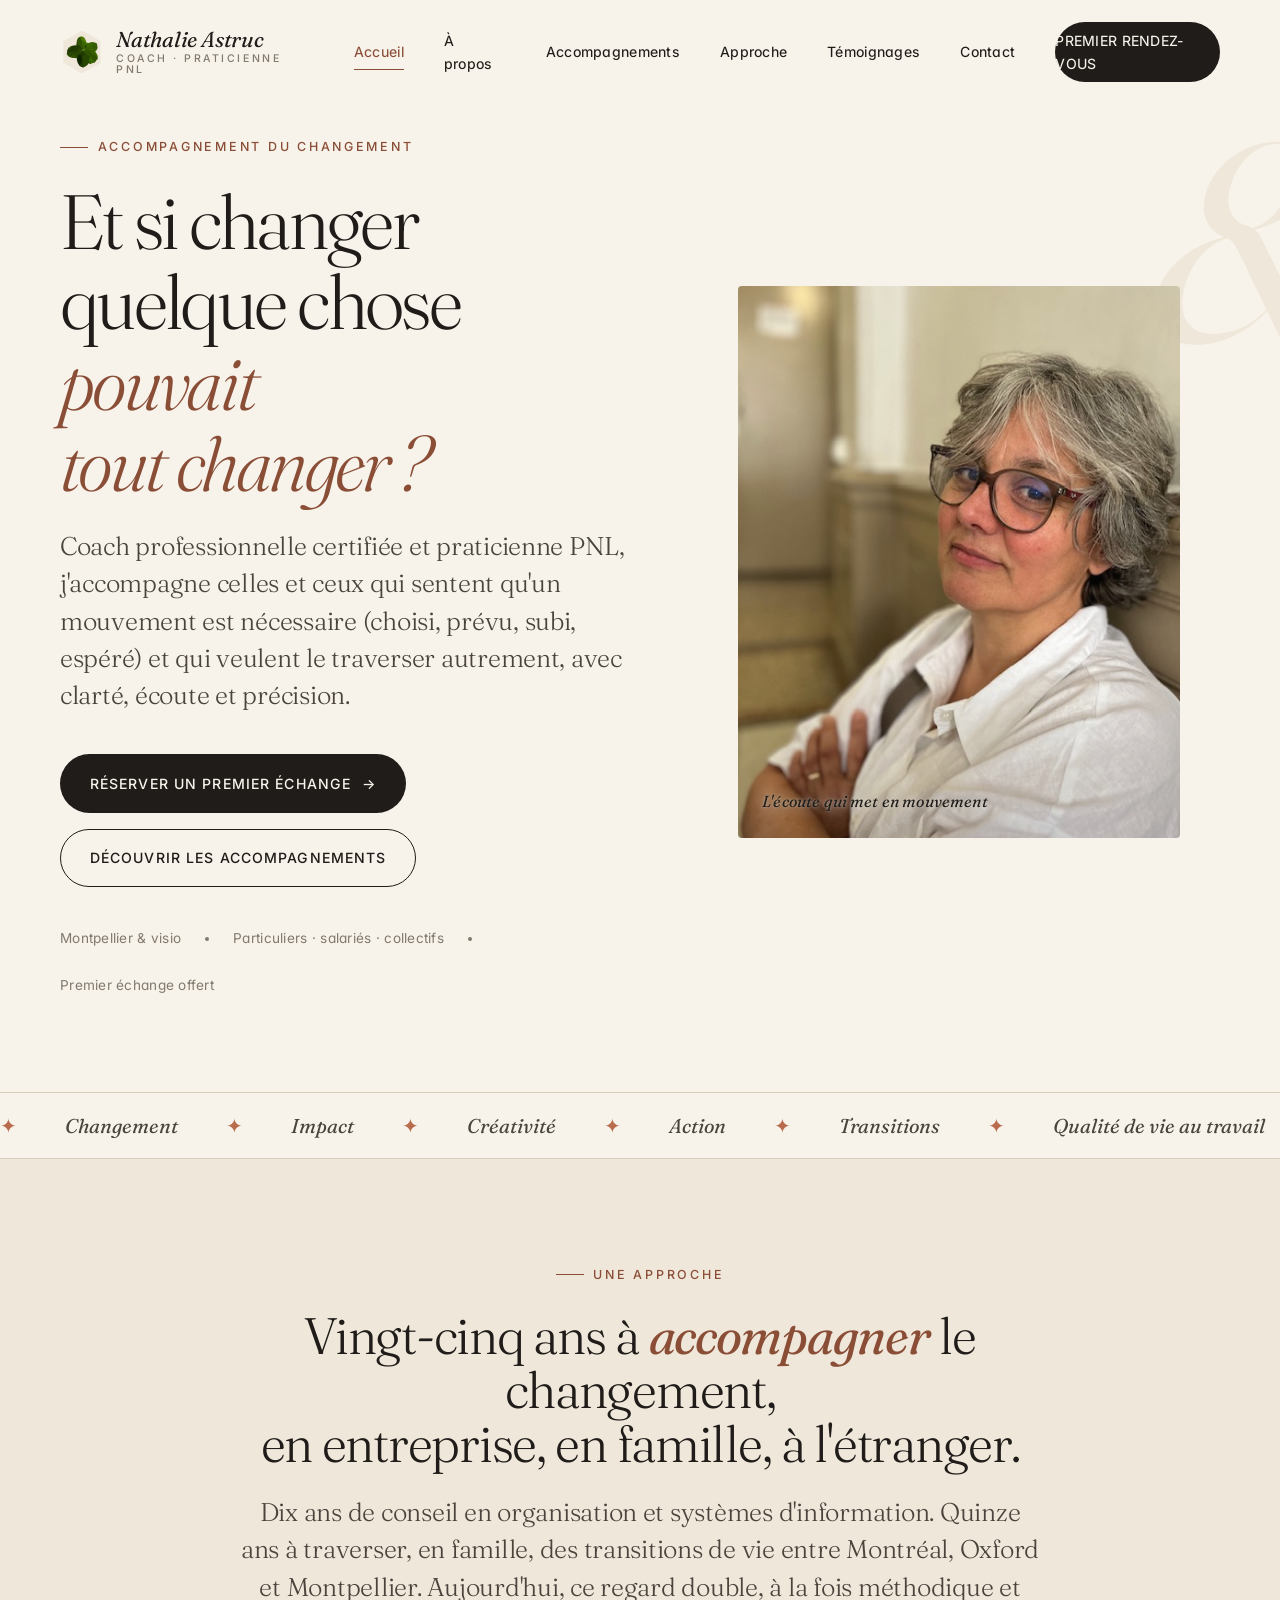
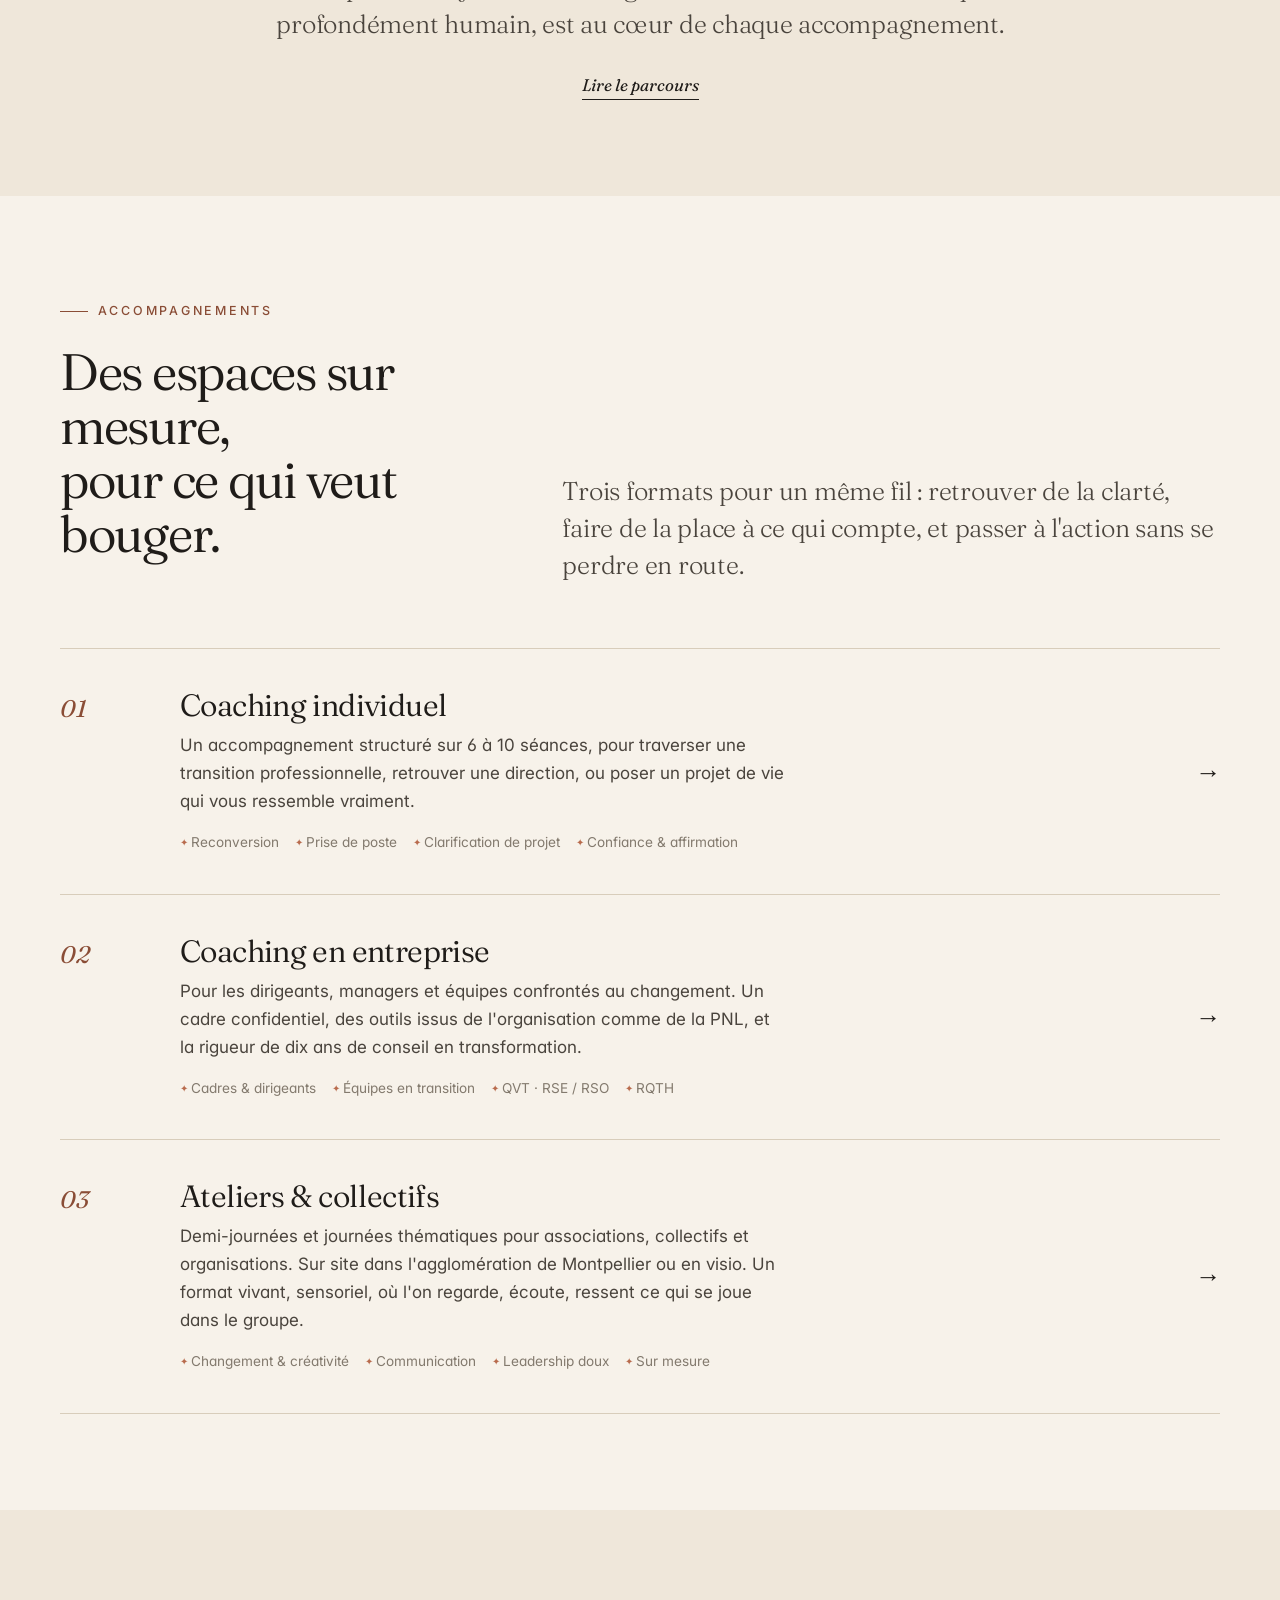
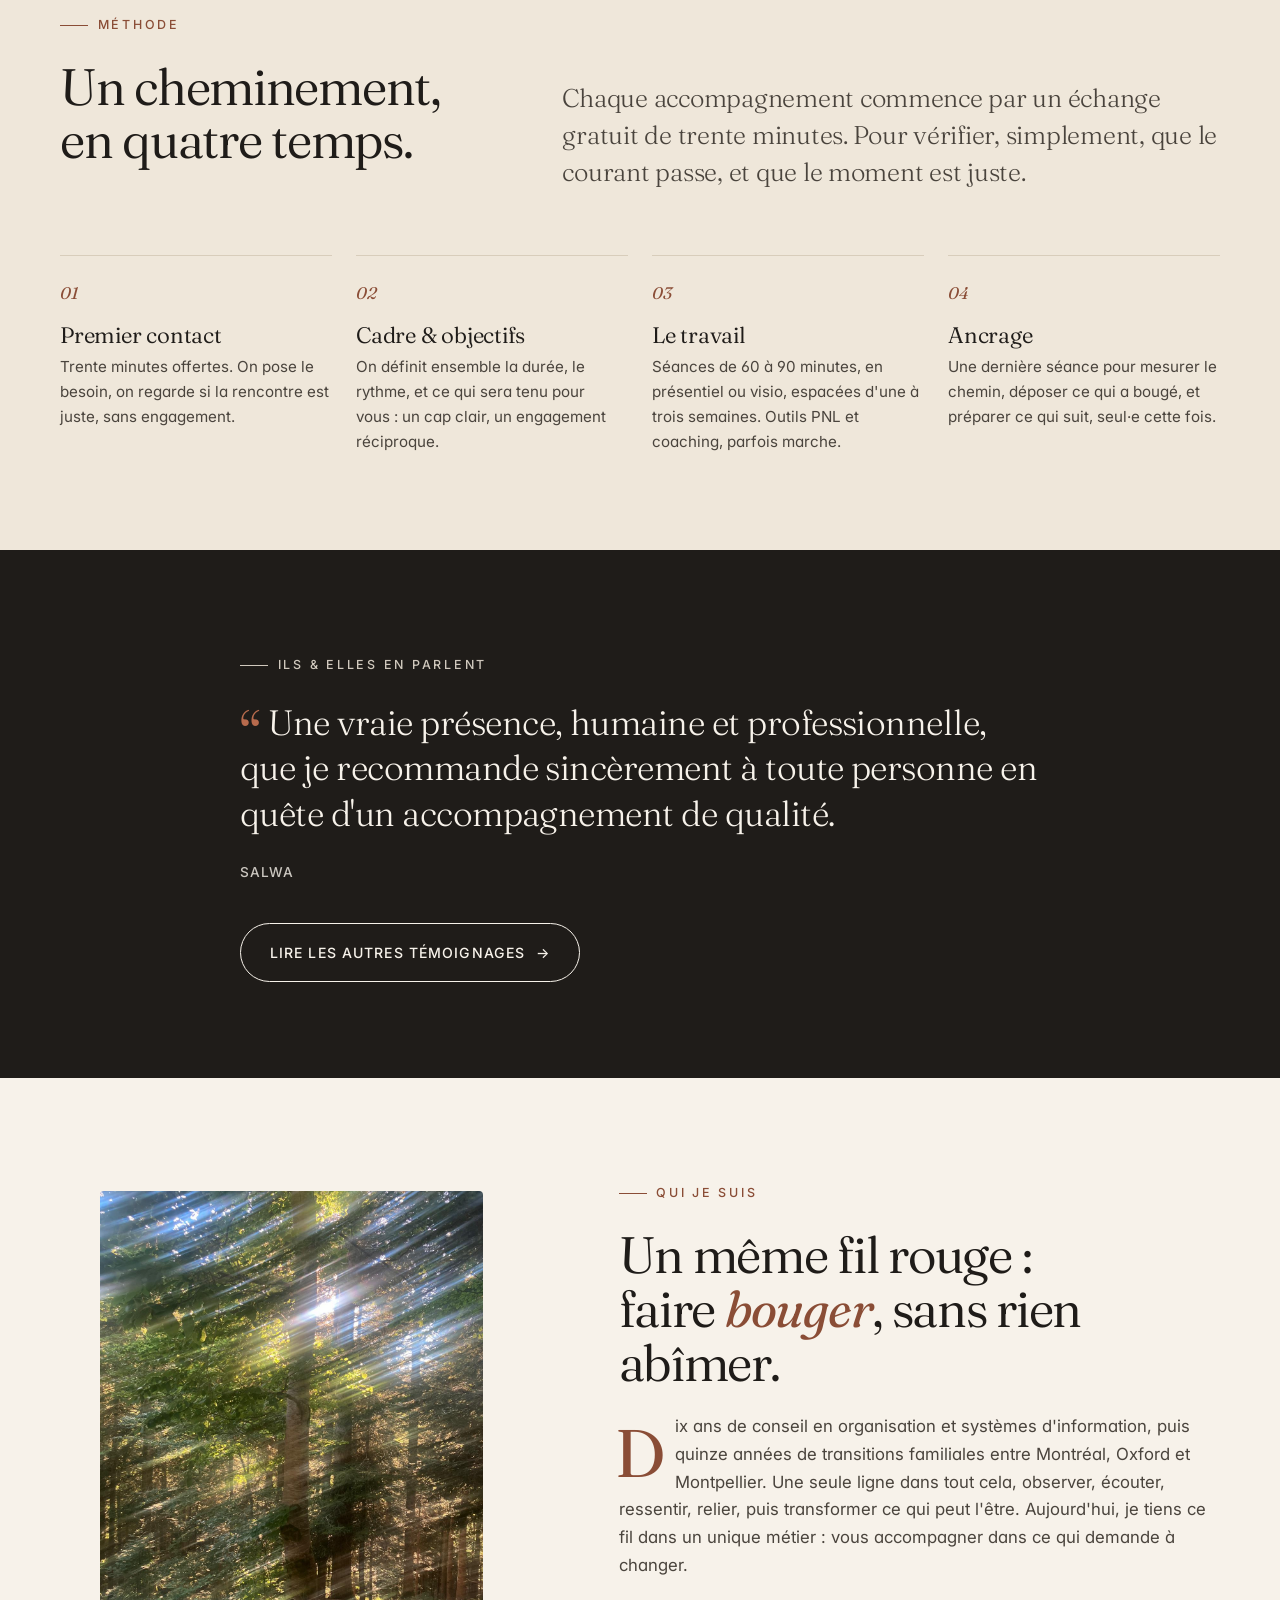
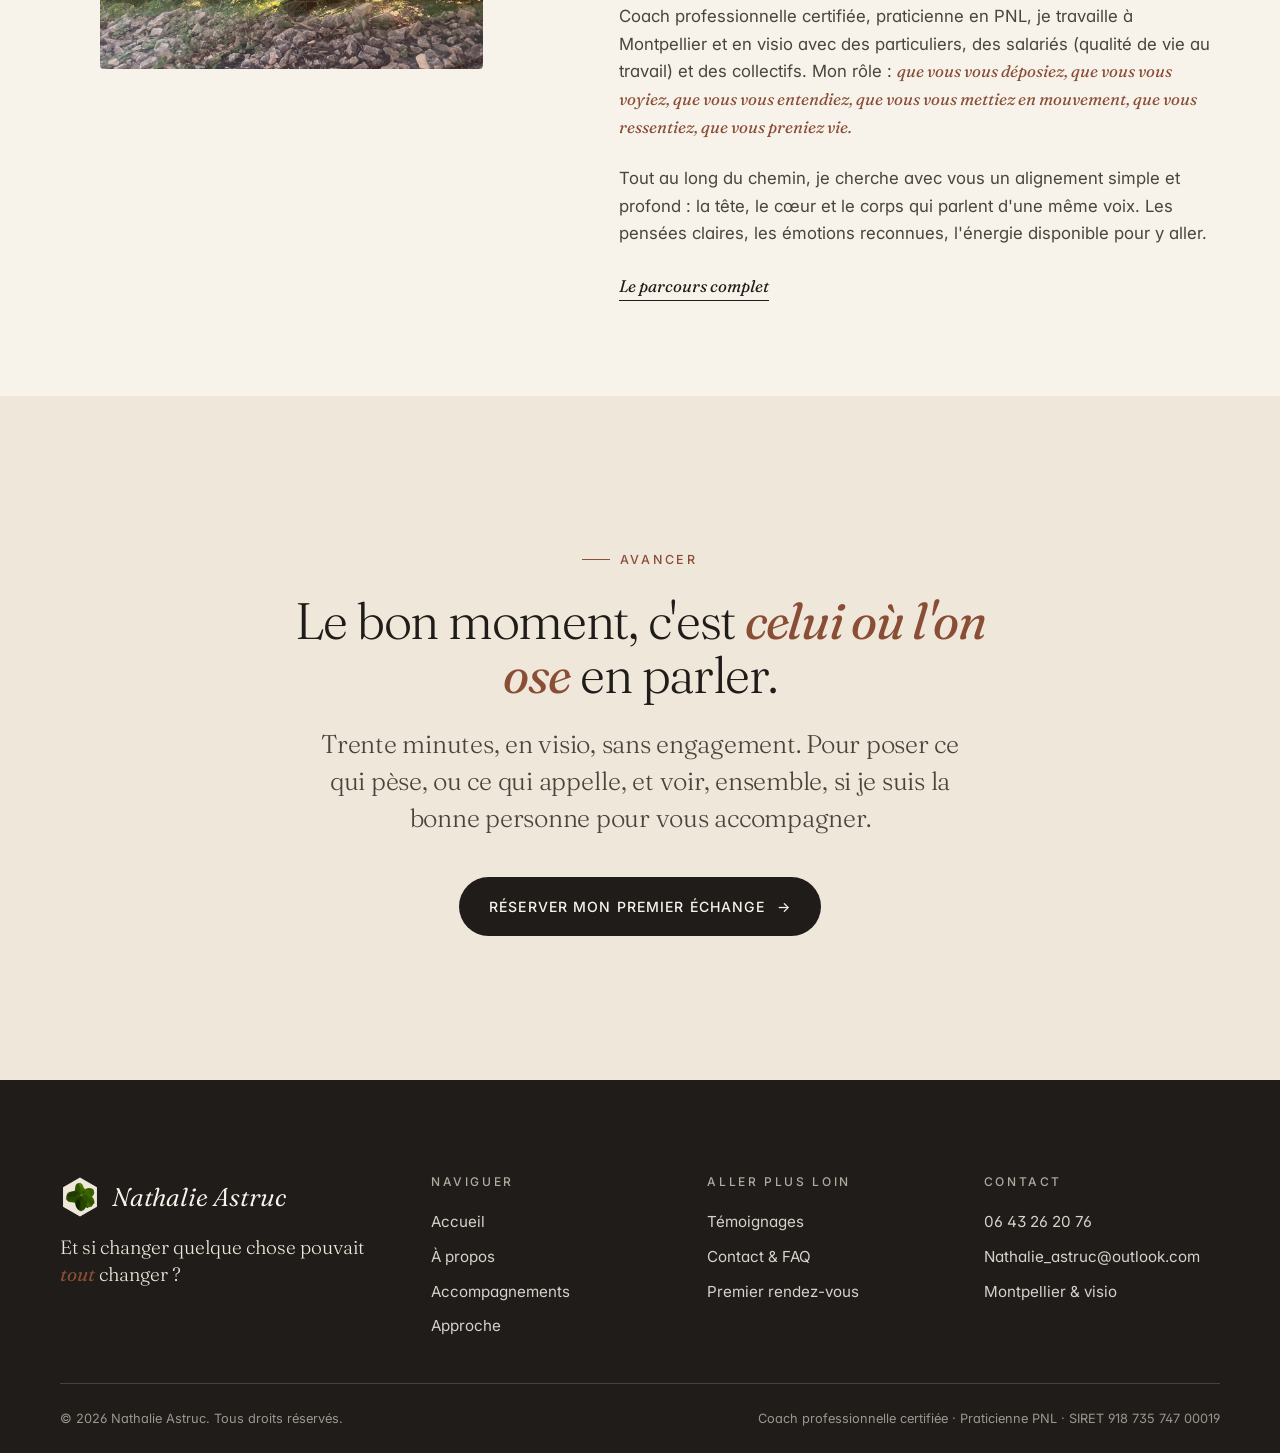
==== commit d2c60a20: "Intégrer le nouveau logo trèfle (marque + favicons) - Marque principale : remplacement du logo par l" ====
--- a/index.html
+++ b/index.html
@@ -54,7 +54,7 @@
         <div class="hero-text reveal">
           <span class="eyebrow">Accompagnement du changement</span>
           <h1>Et si changer<br/>quelque chose<br/><span class="accent">pouvait tout&nbsp;changer&nbsp;?</span></h1>
-          <p class="lede">Coach professionnelle certifiée et praticienne PNL, j'accompagne celles et ceux qui sentent qu'un mouvement est nécessaire (choisi, subi, espéré) et qui veulent le traverser autrement, avec clarté, écoute et précision.</p>
+          <p class="lede">Coach professionnelle certifiée et praticienne PNL, j'accompagne celles et ceux qui sentent qu'un mouvement est nécessaire (choisi, prévu, subi, espéré) et qui veulent le traverser autrement, avec clarté, écoute et précision.</p>
 
           <div class="hero-cta">
             <a class="btn btn-primary" href="https://calendly.com/nathalie_astruc" target="_blank" rel="noopener">
@@ -128,7 +128,7 @@
           <span class="service-num">02</span>
           <div class="service-body">
             <h3>Coaching en entreprise</h3>
-            <p>Pour les dirigeants, managers et équipes confrontés au changement. Un cadre confidentiel, des outils issus de l'organisation comme de la PNL, et la rigueur de vingt ans de conseil en transformation.</p>
+            <p>Pour les dirigeants, managers et équipes confrontés au changement. Un cadre confidentiel, des outils issus de l'organisation comme de la PNL, et la rigueur de dix ans de conseil en transformation.</p>
             <ul>
               <li>Cadres &amp; dirigeants</li><li>Équipes en transition</li><li>QVT &middot; RSE / RSO</li><li>RQTH</li>
             </ul>
@@ -257,7 +257,7 @@
     </div>
     <div class="footer-bottom">
       <span>© <span id="year">2026</span> Nathalie Astruc. Tous droits réservés.</span>
-      <span>Coach professionnelle certifiée &middot; Praticienne PNL &middot; SIRET sur demande</span>
+      <span>Coach professionnelle certifiée &middot; Praticienne PNL &middot; SIRET 918&nbsp;735&nbsp;747&nbsp;00019</span>
     </div>
   </div>
 </footer>
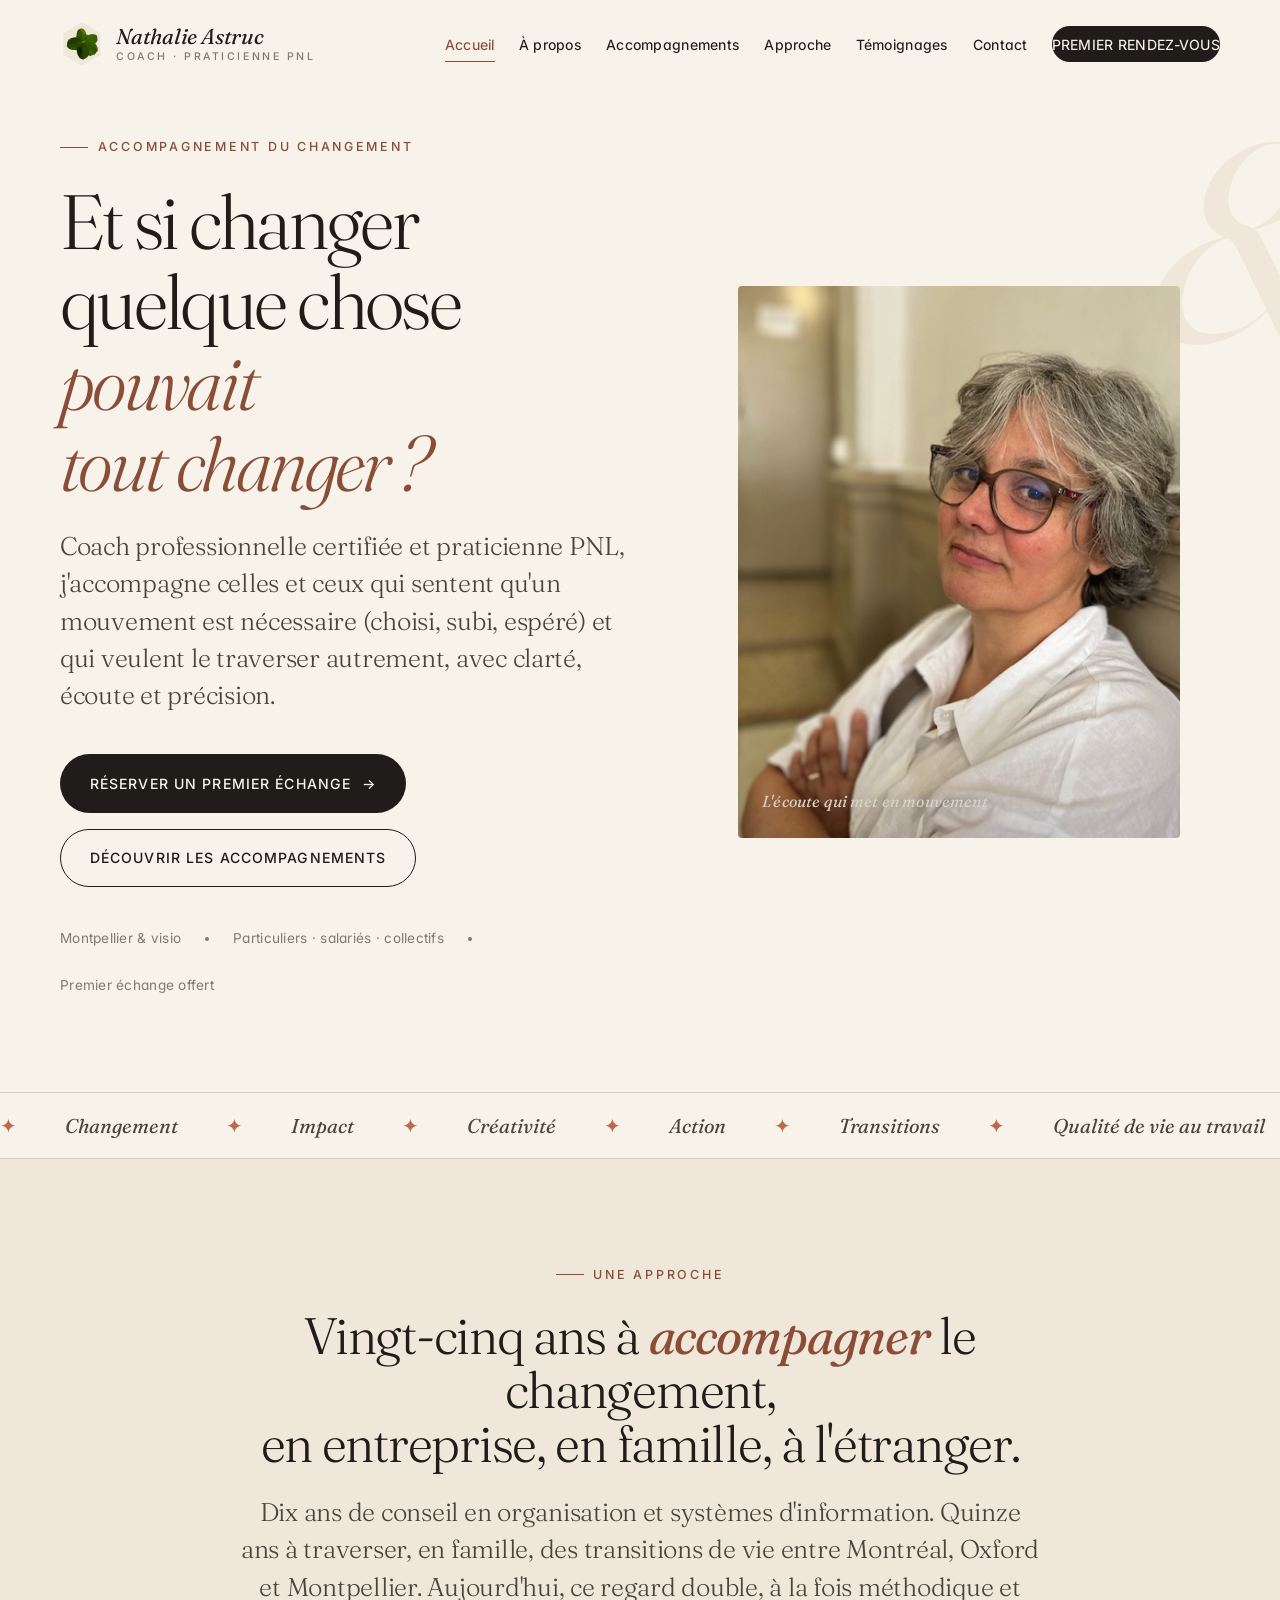
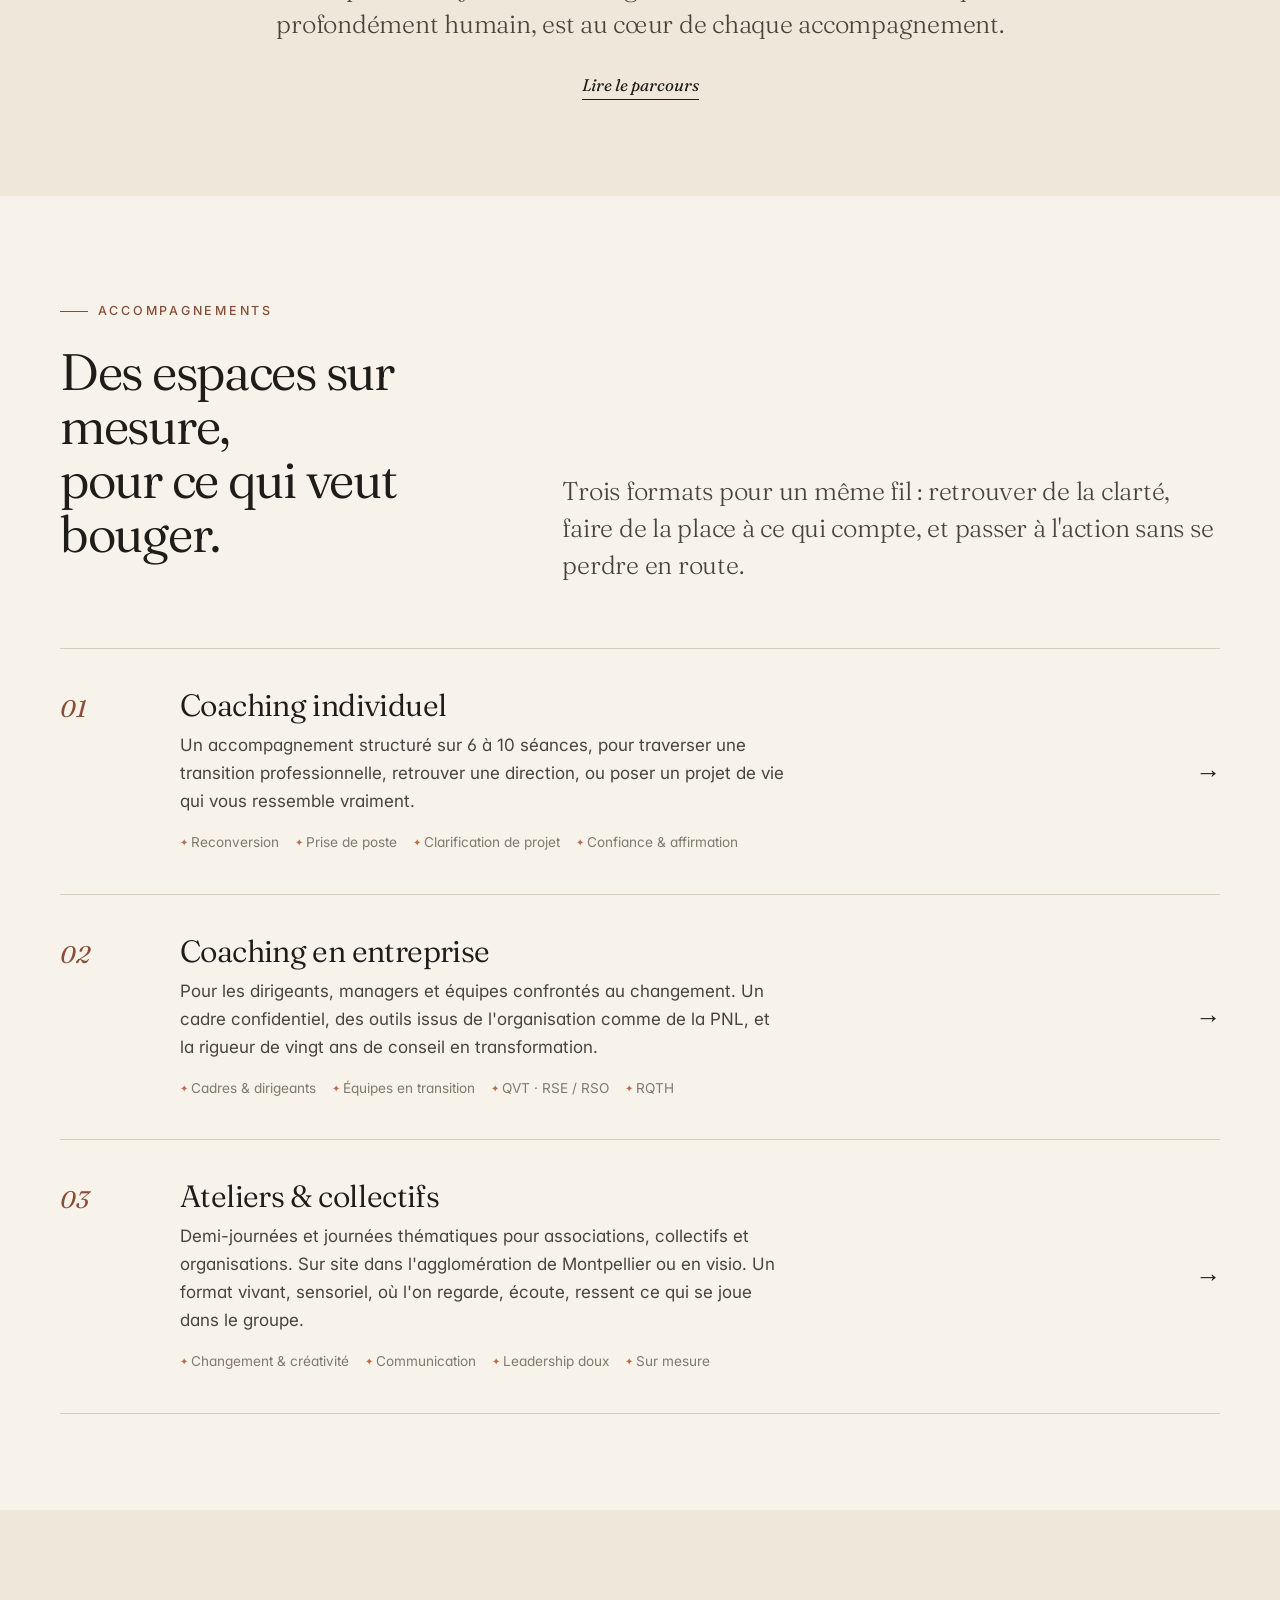
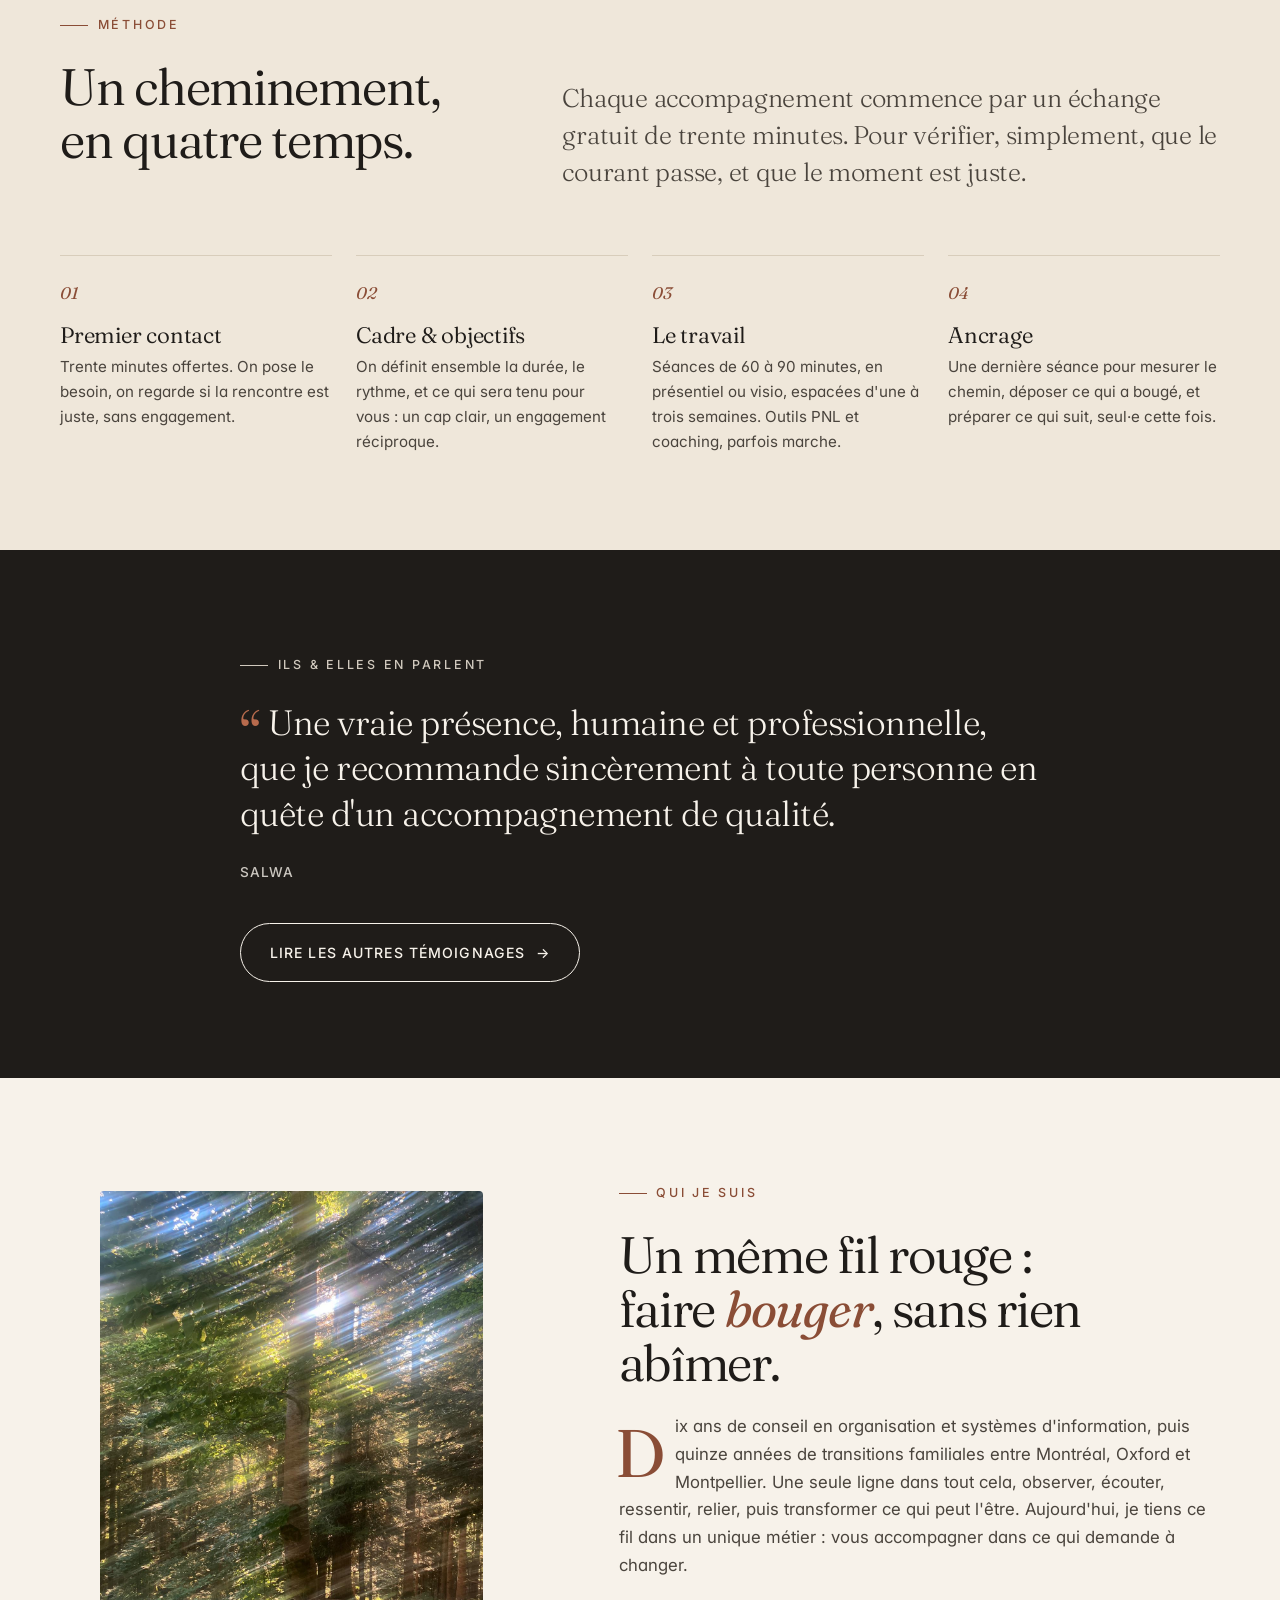
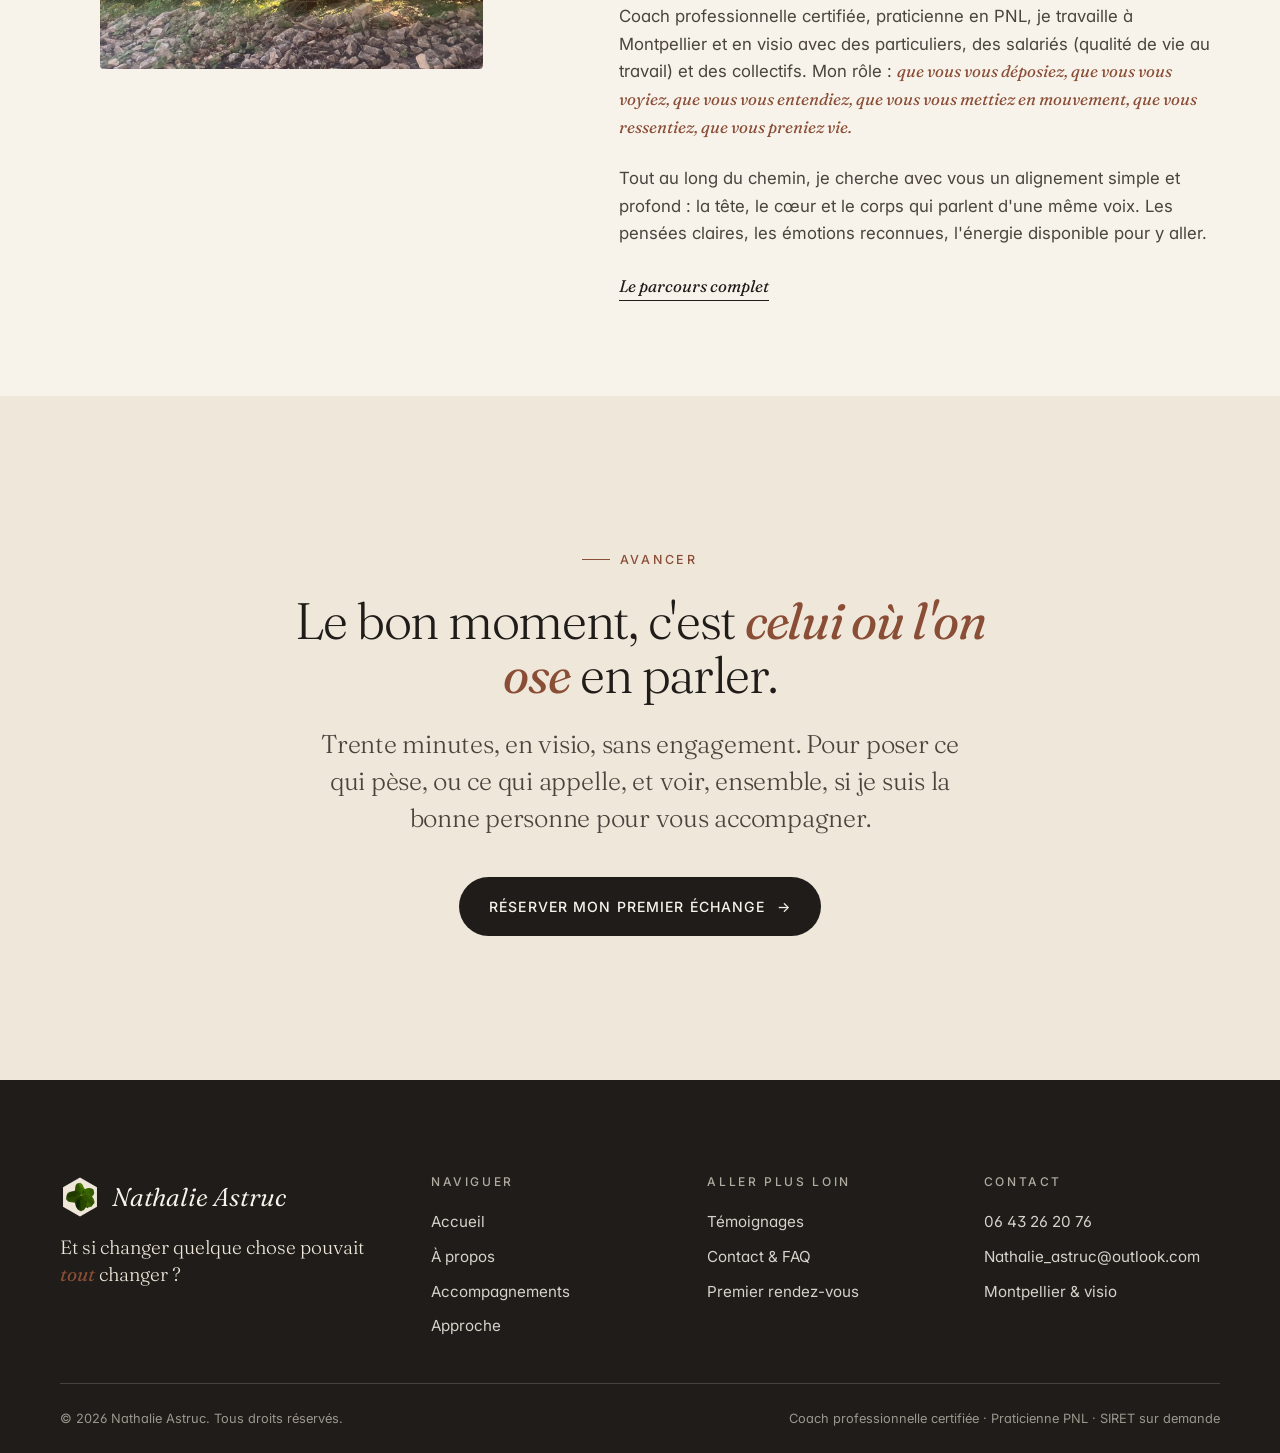
==== commit 6e96e9b0: "Merge pull request #13 from disposablecameraapp/claude/logo-animation-macbook-3pnzr5" ====
--- a/index.html
+++ b/index.html
@@ -54,7 +54,7 @@
         <div class="hero-text reveal">
           <span class="eyebrow">Accompagnement du changement</span>
           <h1>Et si changer<br/>quelque chose<br/><span class="accent">pouvait tout&nbsp;changer&nbsp;?</span></h1>
-          <p class="lede">Coach professionnelle certifiée et praticienne PNL, j'accompagne celles et ceux qui sentent qu'un mouvement est nécessaire (choisi, prévu, subi, espéré) et qui veulent le traverser autrement, avec clarté, écoute et précision.</p>
+          <p class="lede">Coach professionnelle certifiée et praticienne PNL, j'accompagne celles et ceux qui sentent qu'un mouvement est nécessaire (choisi, subi, espéré) et qui veulent le traverser autrement, avec clarté, écoute et précision.</p>
 
           <div class="hero-cta">
             <a class="btn btn-primary" href="https://calendly.com/nathalie_astruc" target="_blank" rel="noopener">
@@ -128,7 +128,7 @@
           <span class="service-num">02</span>
           <div class="service-body">
             <h3>Coaching en entreprise</h3>
-            <p>Pour les dirigeants, managers et équipes confrontés au changement. Un cadre confidentiel, des outils issus de l'organisation comme de la PNL, et la rigueur de dix ans de conseil en transformation.</p>
+            <p>Pour les dirigeants, managers et équipes confrontés au changement. Un cadre confidentiel, des outils issus de l'organisation comme de la PNL, et la rigueur de vingt ans de conseil en transformation.</p>
             <ul>
               <li>Cadres &amp; dirigeants</li><li>Équipes en transition</li><li>QVT &middot; RSE / RSO</li><li>RQTH</li>
             </ul>
@@ -257,7 +257,7 @@
     </div>
     <div class="footer-bottom">
       <span>© <span id="year">2026</span> Nathalie Astruc. Tous droits réservés.</span>
-      <span>Coach professionnelle certifiée &middot; Praticienne PNL &middot; SIRET 918&nbsp;735&nbsp;747&nbsp;00019</span>
+      <span>Coach professionnelle certifiée &middot; Praticienne PNL &middot; SIRET sur demande</span>
     </div>
   </div>
 </footer>
--- a/styles/main.css
+++ b/styles/main.css
@@ -271,7 +271,7 @@
 .nav {
   display: flex;
   align-items: center;
-  gap: var(--space-4);
+  gap: var(--space-3);
 }
 .nav a {
   font-size: 0.88rem;
@@ -280,6 +280,7 @@
   position: relative;
   padding: 0.4rem 0;
   transition: color var(--t-fast);
+  white-space: nowrap;
 }
 .nav a::after {
   content: "";
@@ -303,6 +304,7 @@
   background: var(--c-ink);
   color: var(--c-paper) !important;
   transition: background var(--t-fast);
+  white-space: nowrap;
 }
 .nav-cta:hover { background: var(--c-terracotta-deep); }
 .nav-cta::after { display: none; }
@@ -314,7 +316,7 @@
   transition: transform var(--t-fast);
 }
 
-@media (max-width: 880px) {
+@media (max-width: 1024px) {
   .nav-toggle { display: block; }
   .nav {
     position: fixed;
@@ -404,9 +406,9 @@
   font-family: var(--f-serif);
   font-style: italic;
   font-size: 1rem;
-  color: var(--c-ink);
+  color: var(--c-paper);
   letter-spacing: 0.01em;
-  text-shadow: 0 1px 14px rgba(247,242,234,0.85), 0 0 3px rgba(247,242,234,0.7);
+  text-shadow: 0 2px 18px rgba(0,0,0,0.4);
 }
 
 @media (max-width: 880px) {
@@ -891,6 +893,10 @@
   }
   .reveal { opacity: 1; transform: none; }
   html { scroll-behavior: auto; }
+  /* The keyword band is purely decorative (aria-hidden) ; keep it gently
+     scrolling even when « Réduire les animations » is enabled (e.g. macOS),
+     otherwise the universal rule above freezes it mid-screen. */
+  .marquee-track { animation-duration: 38s !important; }
 }
 
 /* --------------------------------------------------------------------------
